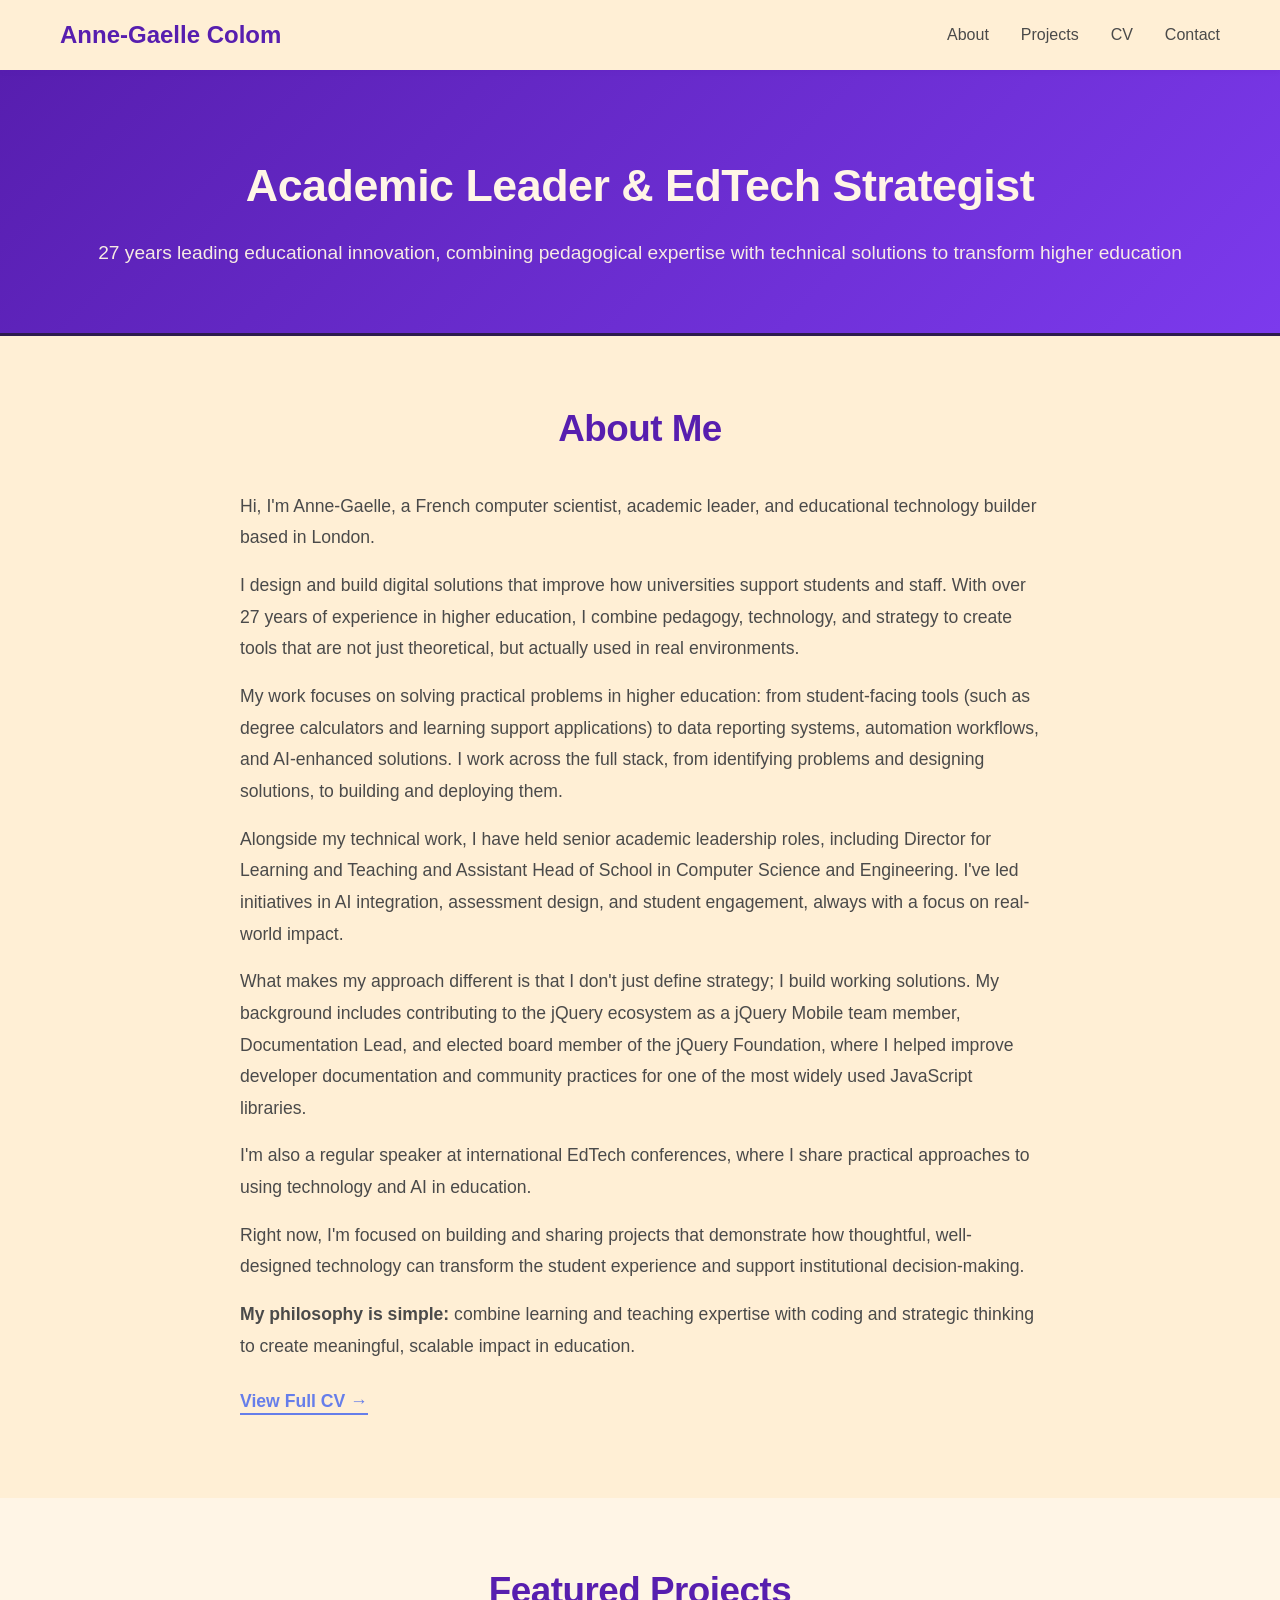
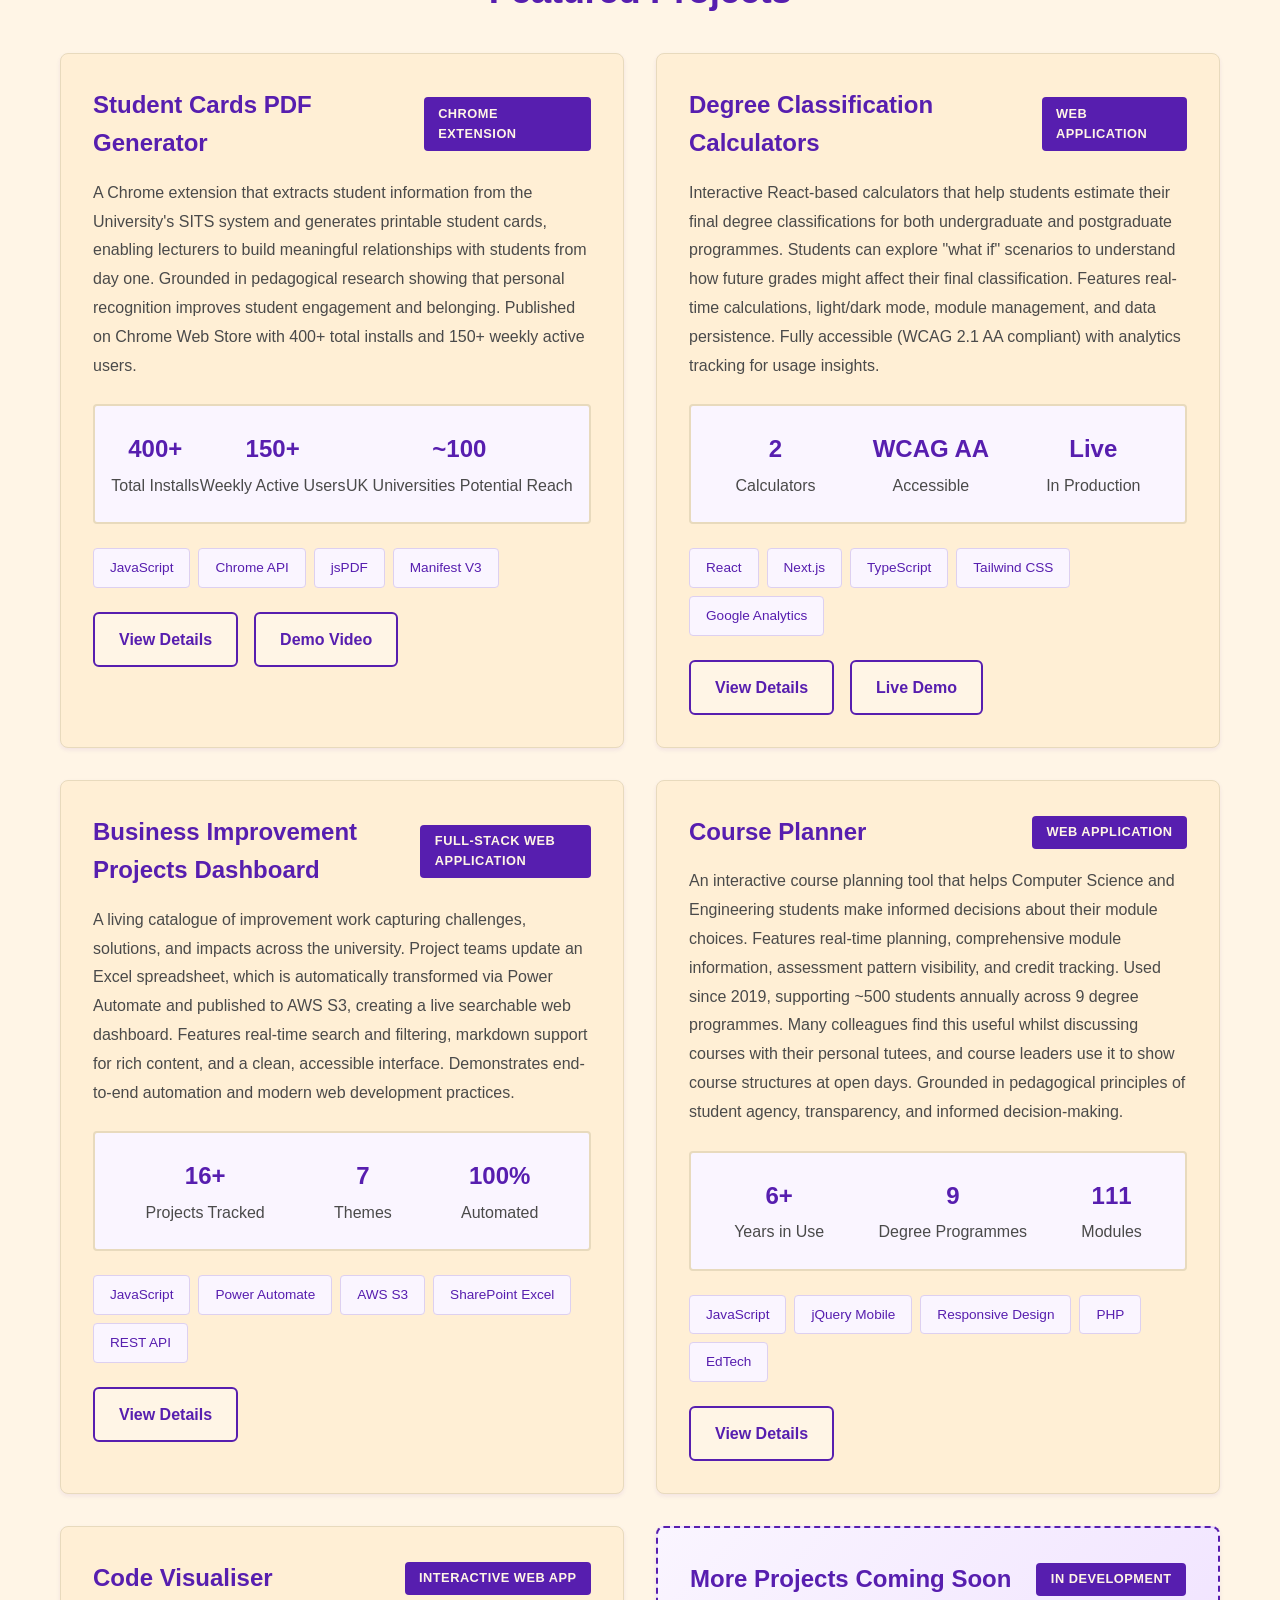
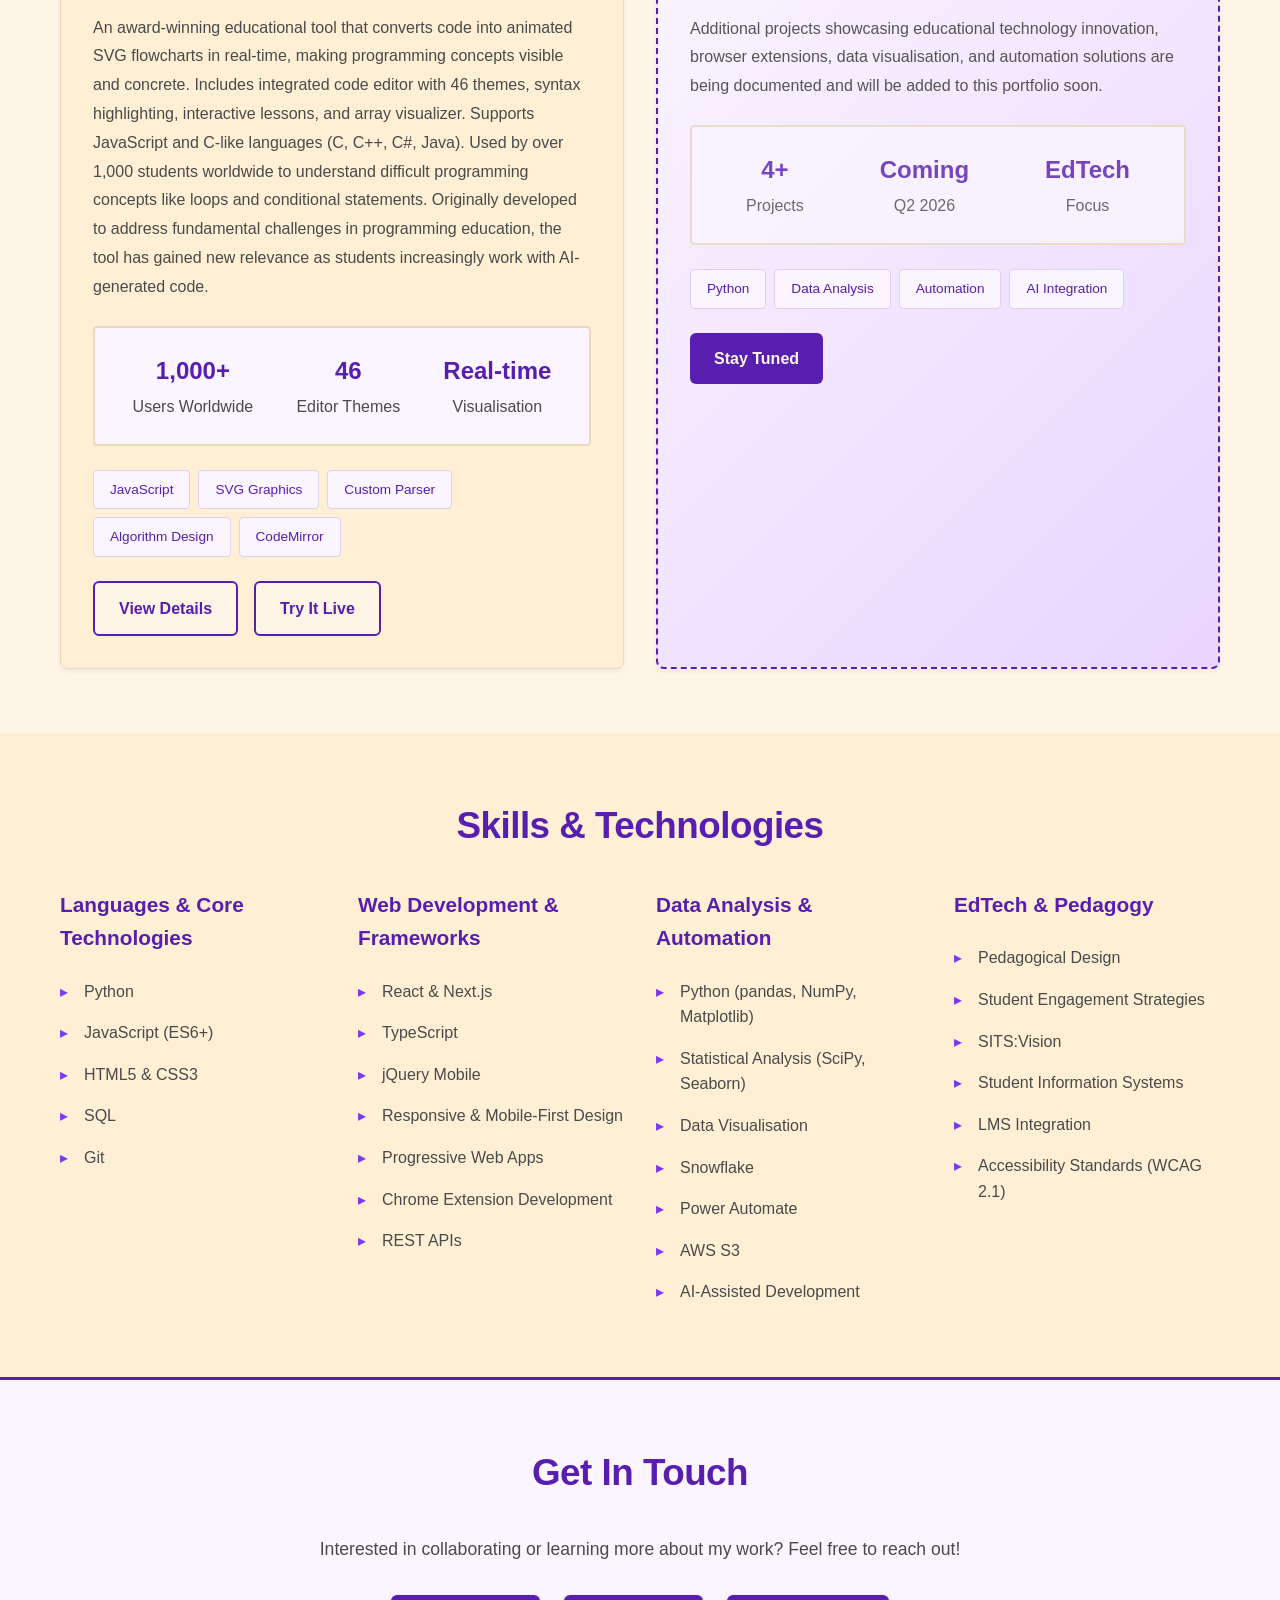
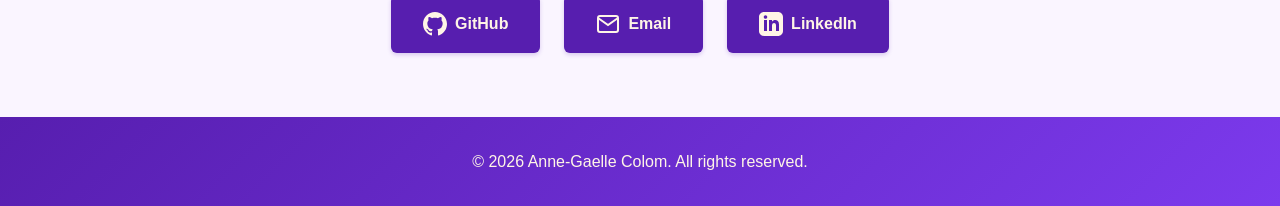
==== index.html @ 3cf202c1 "Update to warmer cream tones and fix blue in coming soon card - Change cream colors to warmer peachy" ====
<!DOCTYPE html>
<html lang="en">
<head>
    <meta charset="UTF-8">
    <meta name="viewport" content="width=device-width, initial-scale=1.0">
    <title>Anne-Gaelle Colom - Academic Leader & EdTech Strategist</title>
    <link rel="stylesheet" href="css/style.css">
</head>
<body>
    <header>
        <nav>
            <div class="container">
                <h1 class="logo">Anne-Gaelle Colom</h1>
                <ul class="nav-links">
                    <li><a href="#about">About</a></li>
                    <li><a href="#projects">Projects</a></li>
                    <li><a href="cv.html">CV</a></li>
                    <li><a href="#contact">Contact</a></li>
                </ul>
            </div>
        </nav>
    </header>

    <main>
        <section id="hero">
            <div class="container">
                <h2>Academic Leader & EdTech Strategist</h2>
                <p class="subtitle">27 years leading educational innovation, combining pedagogical expertise with technical solutions to transform higher education</p>
            </div>
        </section>

        <section id="about">
            <div class="container">
                <h2>About Me</h2>
                <p>Hi, I'm Anne-Gaelle, a French computer scientist, academic leader, and educational technology builder based in London.</p>
                <p>I design and build digital solutions that improve how universities support students and staff. With over 27 years of experience in higher education, I combine pedagogy, technology, and strategy to create tools that are not just theoretical, but actually used in real environments.</p>
                <p>My work focuses on solving practical problems in higher education: from student-facing tools (such as degree calculators and learning support applications) to data reporting systems, automation workflows, and AI-enhanced solutions. I work across the full stack, from identifying problems and designing solutions, to building and deploying them.</p>
                <p>Alongside my technical work, I have held senior academic leadership roles, including Director for Learning and Teaching and Assistant Head of School in Computer Science and Engineering. I've led initiatives in AI integration, assessment design, and student engagement, always with a focus on real-world impact.</p>
                <p>What makes my approach different is that I don't just define strategy; I build working solutions. My background includes contributing to the jQuery ecosystem as a jQuery Mobile team member, Documentation Lead, and elected board member of the jQuery Foundation, where I helped improve developer documentation and community practices for one of the most widely used JavaScript libraries.</p>
                <p>I'm also a regular speaker at international EdTech conferences, where I share practical approaches to using technology and AI in education.</p>
                <p>Right now, I'm focused on building and sharing projects that demonstrate how thoughtful, well-designed technology can transform the student experience and support institutional decision-making.</p>
                <p><strong>My philosophy is simple:</strong> combine learning and teaching expertise with coding and strategic thinking to create meaningful, scalable impact in education.</p>
                <p style="margin-top: 1.5rem;"><a href="cv.html" style="color: #667eea; font-weight: 600; text-decoration: none; border-bottom: 2px solid #667eea; padding-bottom: 2px;">View Full CV →</a></p>
            </div>
        </section>

        <section id="projects">
            <div class="container">
                <h2>Featured Projects</h2>
                <div class="projects-grid">

                    <article class="project-card">
                        <div class="project-header">
                            <h3>Student Cards PDF Generator</h3>
                            <span class="project-badge">Chrome Extension</span>
                        </div>
                        <p class="project-description">
                            A Chrome extension that extracts student information from the University's SITS system and generates printable student cards, enabling lecturers to build meaningful relationships with students from day one. Grounded in pedagogical research showing that personal recognition improves student engagement and belonging. Published on Chrome Web Store with 400+ total installs and 150+ weekly active users.
                        </p>
                        <div class="project-stats">
                            <span class="stat">
                                <strong>400+</strong> Total Installs
                            </span>
                            <span class="stat">
                                <strong>150+</strong> Weekly Active Users
                            </span>
                            <span class="stat">
                                <strong>~100</strong> UK Universities Potential Reach
                            </span>
                        </div>
                        <div class="project-tech">
                            <span class="tech-tag">JavaScript</span>
                            <span class="tech-tag">Chrome API</span>
                            <span class="tech-tag">jsPDF</span>
                            <span class="tech-tag">Manifest V3</span>
                        </div>
                        <div class="project-links">
                            <a href="projects/student-cards-extension.html" class="btn btn-secondary">View Details</a>
                            <a href="https://www.loom.com/share/42e5dd05bb654d3987ba4c251d180125" class="btn btn-secondary" target="_blank">Demo Video</a>
                        </div>
                    </article>

                    <article class="project-card">
                        <div class="project-header">
                            <h3>Degree Classification Calculators</h3>
                            <span class="project-badge">Web Application</span>
                        </div>
                        <p class="project-description">
                            Interactive React-based calculators that help students estimate their final degree classifications for both undergraduate and postgraduate programmes. Students can explore "what if" scenarios to understand how future grades might affect their final classification. Features real-time calculations, light/dark mode, module management, and data persistence. Fully accessible (WCAG 2.1 AA compliant) with analytics tracking for usage insights.
                        </p>
                        <div class="project-stats">
                            <span class="stat">
                                <strong>2</strong> Calculators
                            </span>
                            <span class="stat">
                                <strong>WCAG AA</strong> Accessible
                            </span>
                            <span class="stat">
                                <strong>Live</strong> In Production
                            </span>
                        </div>
                        <div class="project-tech">
                            <span class="tech-tag">React</span>
                            <span class="tech-tag">Next.js</span>
                            <span class="tech-tag">TypeScript</span>
                            <span class="tech-tag">Tailwind CSS</span>
                            <span class="tech-tag">Google Analytics</span>
                        </div>
                        <div class="project-links">
                            <a href="projects/degree-calculators.html" class="btn btn-secondary">View Details</a>
                            <a href="https://agcolom.github.io/westminster-degree-calc/" class="btn btn-secondary" target="_blank">Live Demo</a>
                        </div>
                    </article>

                    <article class="project-card">
                        <div class="project-header">
                            <h3>Business Improvement Projects Dashboard</h3>
                            <span class="project-badge">Full-Stack Web Application</span>
                        </div>
                        <p class="project-description">
                            A living catalogue of improvement work capturing challenges, solutions, and impacts across the university. Project teams update an Excel spreadsheet, which is automatically transformed via Power Automate and published to AWS S3, creating a live searchable web dashboard. Features real-time search and filtering, markdown support for rich content, and a clean, accessible interface. Demonstrates end-to-end automation and modern web development practices.
                        </p>
                        <div class="project-stats">
                            <span class="stat">
                                <strong>16+</strong> Projects Tracked
                            </span>
                            <span class="stat">
                                <strong>7</strong> Themes
                            </span>
                            <span class="stat">
                                <strong>100%</strong> Automated
                            </span>
                        </div>
                        <div class="project-tech">
                            <span class="tech-tag">JavaScript</span>
                            <span class="tech-tag">Power Automate</span>
                            <span class="tech-tag">AWS S3</span>
                            <span class="tech-tag">SharePoint Excel</span>
                            <span class="tech-tag">REST API</span>
                        </div>
                        <div class="project-links">
                            <a href="projects/business-improvement-dashboard.html" class="btn btn-secondary">View Details</a>
                        </div>
                    </article>

                    <article class="project-card">
                        <div class="project-header">
                            <h3>Course Planner</h3>
                            <span class="project-badge">Web Application</span>
                        </div>
                        <p class="project-description">
                            An interactive course planning tool that helps Computer Science and Engineering students make informed decisions about their module choices. Features real-time planning, comprehensive module information, assessment pattern visibility, and credit tracking. Used since 2019, supporting ~500 students annually across 9 degree programmes. Many colleagues find this useful whilst discussing courses with their personal tutees, and course leaders use it to show course structures at open days. Grounded in pedagogical principles of student agency, transparency, and informed decision-making.
                        </p>
                        <div class="project-stats">
                            <span class="stat">
                                <strong>6+</strong> Years in Use
                            </span>
                            <span class="stat">
                                <strong>9</strong> Degree Programmes
                            </span>
                            <span class="stat">
                                <strong>111</strong> Modules
                            </span>
                        </div>
                        <div class="project-tech">
                            <span class="tech-tag">JavaScript</span>
                            <span class="tech-tag">jQuery Mobile</span>
                            <span class="tech-tag">Responsive Design</span>
                            <span class="tech-tag">PHP</span>
                            <span class="tech-tag">EdTech</span>
                        </div>
                        <div class="project-links">
                            <a href="projects/module-fair-planning-tool.html" class="btn btn-secondary">View Details</a>
                        </div>
                    </article>

                    <article class="project-card">
                        <div class="project-header">
                            <h3>Code Visualiser</h3>
                            <span class="project-badge">Interactive Web App</span>
                        </div>
                        <p class="project-description">
                            An award-winning educational tool that converts code into animated SVG flowcharts in real-time, making programming concepts visible and concrete. Includes integrated code editor with 46 themes, syntax highlighting, interactive lessons, and array visualizer. Supports JavaScript and C-like languages (C, C++, C#, Java). Used by over 1,000 students worldwide to understand difficult programming concepts like loops and conditional statements. Originally developed to address fundamental challenges in programming education, the tool has gained new relevance as students increasingly work with AI-generated code.
                        </p>
                        <div class="project-stats">
                            <span class="stat">
                                <strong>1,000+</strong> Users Worldwide
                            </span>
                            <span class="stat">
                                <strong>46</strong> Editor Themes
                            </span>
                            <span class="stat">
                                <strong>Real-time</strong> Visualisation
                            </span>
                        </div>
                        <div class="project-tech">
                            <span class="tech-tag">JavaScript</span>
                            <span class="tech-tag">SVG Graphics</span>
                            <span class="tech-tag">Custom Parser</span>
                            <span class="tech-tag">Algorithm Design</span>
                            <span class="tech-tag">CodeMirror</span>
                        </div>
                        <div class="project-links">
                            <a href="projects/code-visualiser.html" class="btn btn-secondary">View Details</a>
                            <a href="https://agcolom.github.io/learntocode/" class="btn btn-secondary" target="_blank">Try It Live</a>
                        </div>
                    </article>

                    <article class="project-card" style="background: linear-gradient(135deg, #faf5ff 0%, #e9d5ff 100%); border: 2px dashed #571eaf;">
                        <div class="project-header">
                            <h3 style="color: #571eaf;">More Projects Coming Soon</h3>
                            <span class="project-badge" style="background: #571eaf;">In Development</span>
                        </div>
                        <p class="project-description" style="color: #555;">
                            Additional projects showcasing educational technology innovation, browser extensions, data visualisation, and automation solutions are being documented and will be added to this portfolio soon.
                        </p>
                        <div class="project-stats" style="opacity: 0.8;">
                            <span class="stat">
                                <strong>4+</strong> Projects
                            </span>
                            <span class="stat">
                                <strong>Coming</strong> Q2 2026
                            </span>
                            <span class="stat">
                                <strong>EdTech</strong> Focus
                            </span>
                        </div>
                        <div class="project-tech">
                            <span class="tech-tag">Python</span>
                            <span class="tech-tag">Data Analysis</span>
                            <span class="tech-tag">Automation</span>
                            <span class="tech-tag">AI Integration</span>
                        </div>
                        <div class="project-links">
                            <a href="#contact" class="btn btn-primary">Stay Tuned</a>
                        </div>
                    </article>

                </div>
            </div>
        </section>

        <section id="skills">
            <div class="container">
                <h2>Skills & Technologies</h2>
                <div class="skills-grid">
                    <div class="skill-category">
                        <h3>Languages & Core Technologies</h3>
                        <ul>
                            <li>Python</li>
                            <li>JavaScript (ES6+)</li>
                            <li>HTML5 & CSS3</li>
                            <li>SQL</li>
                            <li>Git</li>
                        </ul>
                    </div>
                    <div class="skill-category">
                        <h3>Web Development & Frameworks</h3>
                        <ul>
                            <li>React & Next.js</li>
                            <li>TypeScript</li>
                            <li>jQuery Mobile</li>
                            <li>Responsive & Mobile-First Design</li>
                            <li>Progressive Web Apps</li>
                            <li>Chrome Extension Development</li>
                            <li>REST APIs</li>
                        </ul>
                    </div>
                    <div class="skill-category">
                        <h3>Data Analysis & Automation</h3>
                        <ul>
                            <li>Python (pandas, NumPy, Matplotlib)</li>
                            <li>Statistical Analysis (SciPy, Seaborn)</li>
                            <li>Data Visualisation</li>
                            <li>Snowflake</li>
                            <li>Power Automate</li>
                            <li>AWS S3</li>
                            <li>AI-Assisted Development</li>
                        </ul>
                    </div>
                    <div class="skill-category">
                        <h3>EdTech & Pedagogy</h3>
                        <ul>
                            <li>Pedagogical Design</li>
                            <li>Student Engagement Strategies</li>
                            <li>SITS:Vision</li>
                            <li>Student Information Systems</li>
                            <li>LMS Integration</li>
                            <li>Accessibility Standards (WCAG 2.1)</li>
                        </ul>
                    </div>
                </div>
            </div>
        </section>

        <section id="contact">
            <div class="container">
                <h2>Get In Touch</h2>
                <p>Interested in collaborating or learning more about my work? Feel free to reach out!</p>
                <div class="contact-links">
                    <a href="https://github.com/agcolom" class="contact-btn" target="_blank">
                        <svg width="24" height="24" viewBox="0 0 24 24" fill="currentColor">
                            <path d="M12 0c-6.626 0-12 5.373-12 12 0 5.302 3.438 9.8 8.207 11.387.599.111.793-.261.793-.577v-2.234c-3.338.726-4.033-1.416-4.033-1.416-.546-1.387-1.333-1.756-1.333-1.756-1.089-.745.083-.729.083-.729 1.205.084 1.839 1.237 1.839 1.237 1.07 1.834 2.807 1.304 3.492.997.107-.775.418-1.305.762-1.604-2.665-.305-5.467-1.334-5.467-5.931 0-1.311.469-2.381 1.236-3.221-.124-.303-.535-1.524.117-3.176 0 0 1.008-.322 3.301 1.23.957-.266 1.983-.399 3.003-.404 1.02.005 2.047.138 3.006.404 2.291-1.552 3.297-1.23 3.297-1.23.653 1.653.242 2.874.118 3.176.77.84 1.235 1.911 1.235 3.221 0 4.609-2.807 5.624-5.479 5.921.43.372.823 1.102.823 2.222v3.293c0 .319.192.694.801.576 4.765-1.589 8.199-6.086 8.199-11.386 0-6.627-5.373-12-12-12z"/>
                        </svg>
                        GitHub
                    </a>
                    <a href="mailto:coloma@westminster.ac.uk" class="contact-btn">
                        <svg width="24" height="24" viewBox="0 0 24 24" fill="none" stroke="currentColor" stroke-width="2">
                            <path d="M4 4h16c1.1 0 2 .9 2 2v12c0 1.1-.9 2-2 2H4c-1.1 0-2-.9-2-2V6c0-1.1.9-2 2-2z"></path>
                            <polyline points="22,6 12,13 2,6"></polyline>
                        </svg>
                        Email
                    </a>
                    <a href="https://www.linkedin.com/in/annegaellecolom/" class="contact-btn" target="_blank">
                        <svg width="24" height="24" viewBox="0 0 24 24" fill="currentColor">
                            <path d="M19 0h-14c-2.761 0-5 2.239-5 5v14c0 2.761 2.239 5 5 5h14c2.762 0 5-2.239 5-5v-14c0-2.761-2.238-5-5-5zm-11 19h-3v-11h3v11zm-1.5-12.268c-.966 0-1.75-.79-1.75-1.764s.784-1.764 1.75-1.764 1.75.79 1.75 1.764-.783 1.764-1.75 1.764zm13.5 12.268h-3v-5.604c0-3.368-4-3.113-4 0v5.604h-3v-11h3v1.765c1.396-2.586 7-2.777 7 2.476v6.759z"/>
                        </svg>
                        LinkedIn
                    </a>
                </div>
            </div>
        </section>
    </main>

    <footer>
        <div class="container">
            <p>&copy; 2026 Anne-Gaelle Colom. All rights reserved.</p>
        </div>
    </footer>
</body>
</html>
---- css/style.css ----
/* Reset & Base Styles */
* {
    margin: 0;
    padding: 0;
    box-sizing: border-box;
}

body {
    font-family: -apple-system, BlinkMacSystemFont, 'Segoe UI', Roboto, 'Helvetica Neue', Arial, sans-serif;
    line-height: 1.6;
    color: #4A4A4A;
    background-color: #FFF5E6;
}

.container {
    max-width: 1200px;
    margin: 0 auto;
    padding: 0 20px;
}

/* Header & Navigation */
header {
    background-color: #FFEFD5;
    box-shadow: 0 2px 4px rgba(87,30,175,0.1);
    position: sticky;
    top: 0;
    z-index: 1000;
}

nav .container {
    display: flex;
    justify-content: space-between;
    align-items: center;
    padding: 1rem 20px;
}

.logo {
    font-size: 1.5rem;
    font-weight: 700;
    color: #571eaf;
}

.nav-links {
    display: flex;
    list-style: none;
    gap: 2rem;
}

.nav-links a {
    text-decoration: none;
    color: #4A4A4A;
    font-weight: 500;
    transition: color 0.3s;
}

.nav-links a:hover {
    color: #571eaf;
}

/* Hero Section */
#hero {
    background: linear-gradient(135deg, #571eaf 0%, #7c3aed 100%);
    color: #FFF5E6;
    padding: 5rem 0 4rem 0;
    text-align: center;
    border-bottom: 3px solid #2D1B4E;
}

#hero h2 {
    font-size: 2.8rem;
    margin-bottom: 1rem;
    font-weight: 600;
    letter-spacing: -0.5px;
    color: #FFF5E6;
}

.subtitle {
    font-size: 1.2rem;
    opacity: 0.95;
    font-weight: 400;
    color: #FFF5E6;
}

/* Sections */
section {
    padding: 4rem 0;
}

section h2 {
    font-size: 2.3rem;
    margin-bottom: 2rem;
    color: #571eaf;
    text-align: center;
    font-weight: 600;
    letter-spacing: -0.5px;
}

#about {
    background-color: #FFEFD5;
}

#about p {
    font-size: 1.1rem;
    line-height: 1.8;
    margin-bottom: 1rem;
    max-width: 800px;
    margin-left: auto;
    margin-right: auto;
    color: #4A4A4A;
}

#projects {
    background-color: #FFF5E6;
}

/* Projects Grid */
.projects-grid {
    display: grid;
    grid-template-columns: repeat(2, 1fr);
    gap: 2rem;
    margin-top: 2rem;
}

.project-card {
    background: #FFEFD5;
    border-radius: 8px;
    padding: 2rem;
    box-shadow: 0 2px 4px rgba(87,30,175,0.08);
    transition: box-shadow 0.3s;
    border: 1px solid #E8DABD;
}

.project-card:hover {
    box-shadow: 0 4px 12px rgba(87,30,175,0.15);
}

.project-card.coming-soon {
    opacity: 0.7;
    border: 2px dashed #c4b5e0;
}

.project-header {
    display: flex;
    justify-content: space-between;
    align-items: center;
    margin-bottom: 1rem;
}

.project-header h3 {
    font-size: 1.5rem;
    color: #571eaf;
}

.project-badge {
    background: #571eaf;
    color: #FFF5E6;
    padding: 0.4rem 0.9rem;
    border-radius: 4px;
    font-size: 0.8rem;
    font-weight: 600;
    text-transform: uppercase;
    letter-spacing: 0.5px;
}

.project-description {
    color: #4A4A4A;
    margin-bottom: 1.5rem;
    line-height: 1.8;
}

.project-stats {
    display: flex;
    justify-content: space-around;
    margin: 1.5rem 0;
    padding: 1.5rem 1rem;
    background: #faf5ff;
    border-radius: 4px;
    border: 2px solid #E8DABD;
}

.stat {
    text-align: center;
}

.stat strong {
    display: block;
    font-size: 1.5rem;
    color: #571eaf;
    margin-bottom: 0.25rem;
}

.project-tech {
    display: flex;
    flex-wrap: wrap;
    gap: 0.5rem;
    margin: 1.5rem 0;
}

.tech-tag {
    background: #faf5ff;
    color: #571eaf;
    padding: 0.5rem 1rem;
    border-radius: 4px;
    font-size: 0.85rem;
    font-weight: 500;
    border: 1px solid #ddd0f0;
}

.project-links {
    display: flex;
    gap: 1rem;
    margin-top: 1.5rem;
}

/* Buttons */
.btn {
    display: inline-block;
    padding: 0.8rem 1.5rem;
    border-radius: 6px;
    text-decoration: none;
    font-weight: 600;
    transition: all 0.3s;
    text-align: center;
}

.btn-primary {
    background: #571eaf;
    color: #FFF5E6;
}

.btn-primary:hover {
    background: #7c3aed;
}

.btn-secondary {
    background: #FFF5E6;
    color: #571eaf;
    border: 2px solid #571eaf;
}

.btn-secondary:hover {
    background: #571eaf;
    color: #FFF5E6;
    border-color: #571eaf;
}

/* Skills Section */
#skills {
    background: #FFEFD5;
}

.skills-grid {
    display: grid;
    grid-template-columns: repeat(auto-fit, minmax(250px, 1fr));
    gap: 2rem;
    margin-top: 2rem;
}

.skill-category h3 {
    color: #571eaf;
    margin-bottom: 1rem;
    font-size: 1.3rem;
}

.skill-category ul {
    list-style: none;
}

.skill-category li {
    padding: 0.5rem 0;
    color: #4A4A4A;
    position: relative;
    padding-left: 1.5rem;
}

.skill-category li:before {
    content: "▸";
    position: absolute;
    left: 0;
    color: #7c3aed;
}

/* Contact Section */
#contact {
    background: #faf5ff;
    color: #4A4A4A;
    text-align: center;
    border-top: 3px solid #571eaf;
}

#contact h2 {
    color: #571eaf;
}

#contact p {
    font-size: 1.1rem;
    margin-bottom: 2rem;
    color: #4A4A4A;
}

.contact-links {
    display: flex;
    justify-content: center;
    gap: 1.5rem;
    flex-wrap: wrap;
}

.contact-btn {
    display: flex;
    align-items: center;
    gap: 0.5rem;
    background: #571eaf;
    color: #FFF5E6;
    padding: 1rem 2rem;
    border-radius: 6px;
    text-decoration: none;
    font-weight: 600;
    transition: background 0.3s, box-shadow 0.3s;
    box-shadow: 0 2px 4px rgba(87,30,175,0.2);
}

.contact-btn:hover {
    background: #7c3aed;
    box-shadow: 0 4px 8px rgba(87,30,175,0.3);
}

/* Footer */
footer {
    background: linear-gradient(135deg, #571eaf 0%, #7c3aed 100%);
    color: #FFF5E6;
    text-align: center;
    padding: 2rem 0;
}

/* Responsive Design */
@media (max-width: 768px) {
    #hero h2 {
        font-size: 2rem;
    }

    .subtitle {
        font-size: 1.1rem;
    }

    .nav-links {
        gap: 1rem;
    }

    .projects-grid {
        grid-template-columns: 1fr;
    }

    .project-stats {
        flex-direction: column;
        gap: 1rem;
    }

    .project-links {
        flex-direction: column;
    }

    .skills-grid {
        grid-template-columns: 1fr;
    }
}

@media (max-width: 480px) {
    nav .container {
        flex-direction: column;
        gap: 1rem;
    }

    .nav-links {
        flex-wrap: wrap;
        justify-content: center;
    }
}
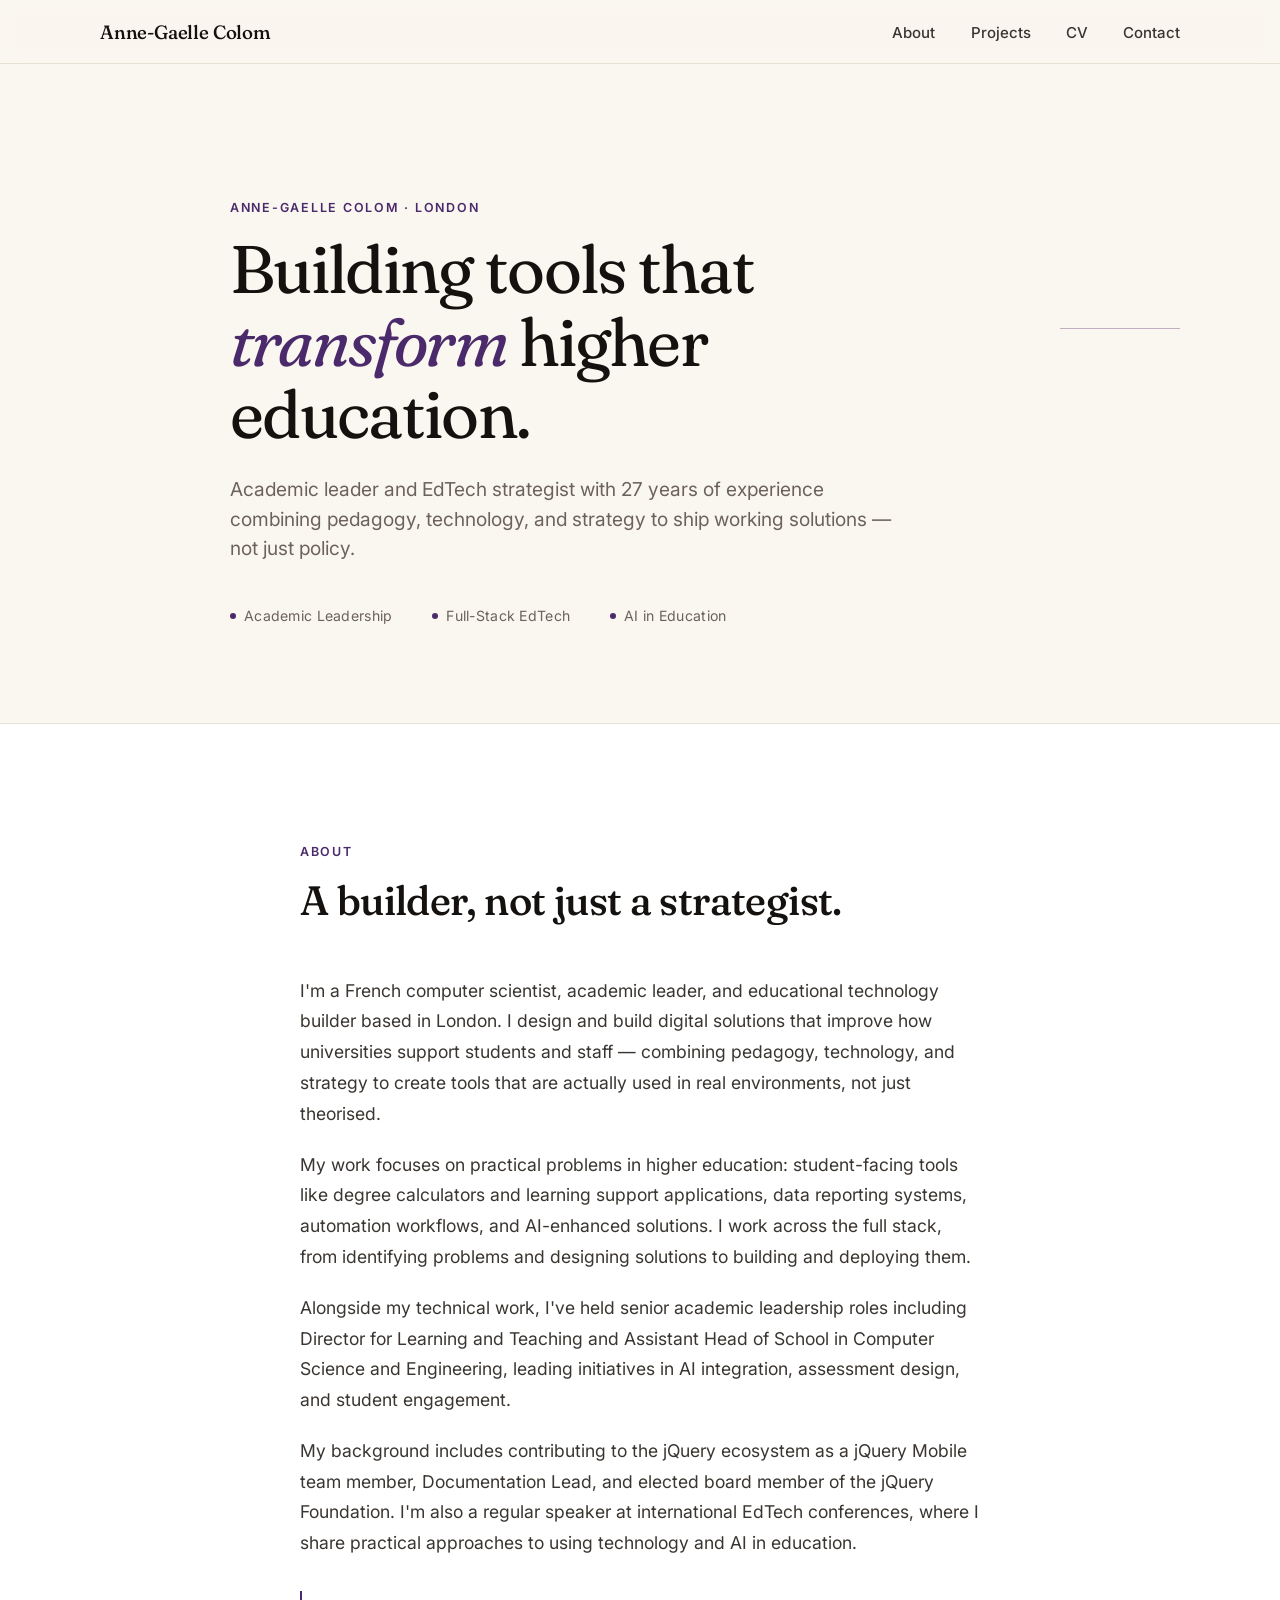
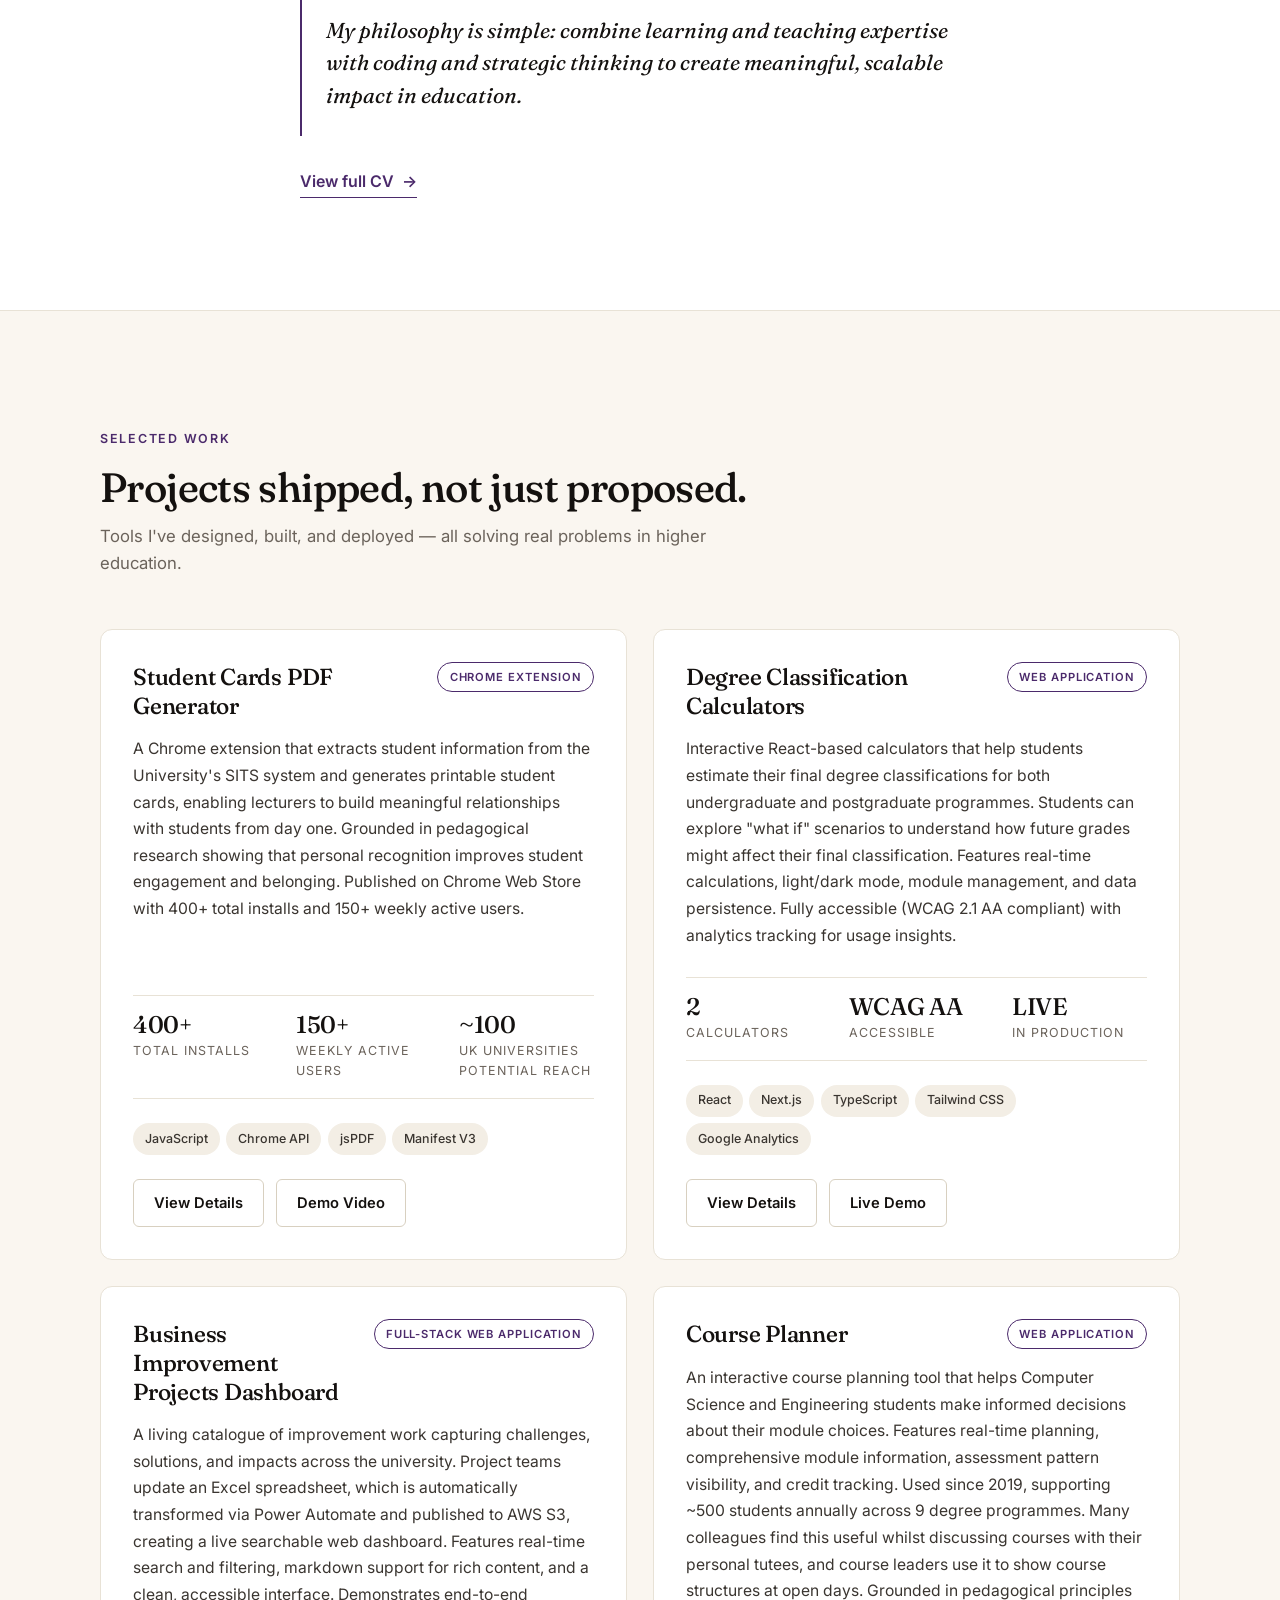
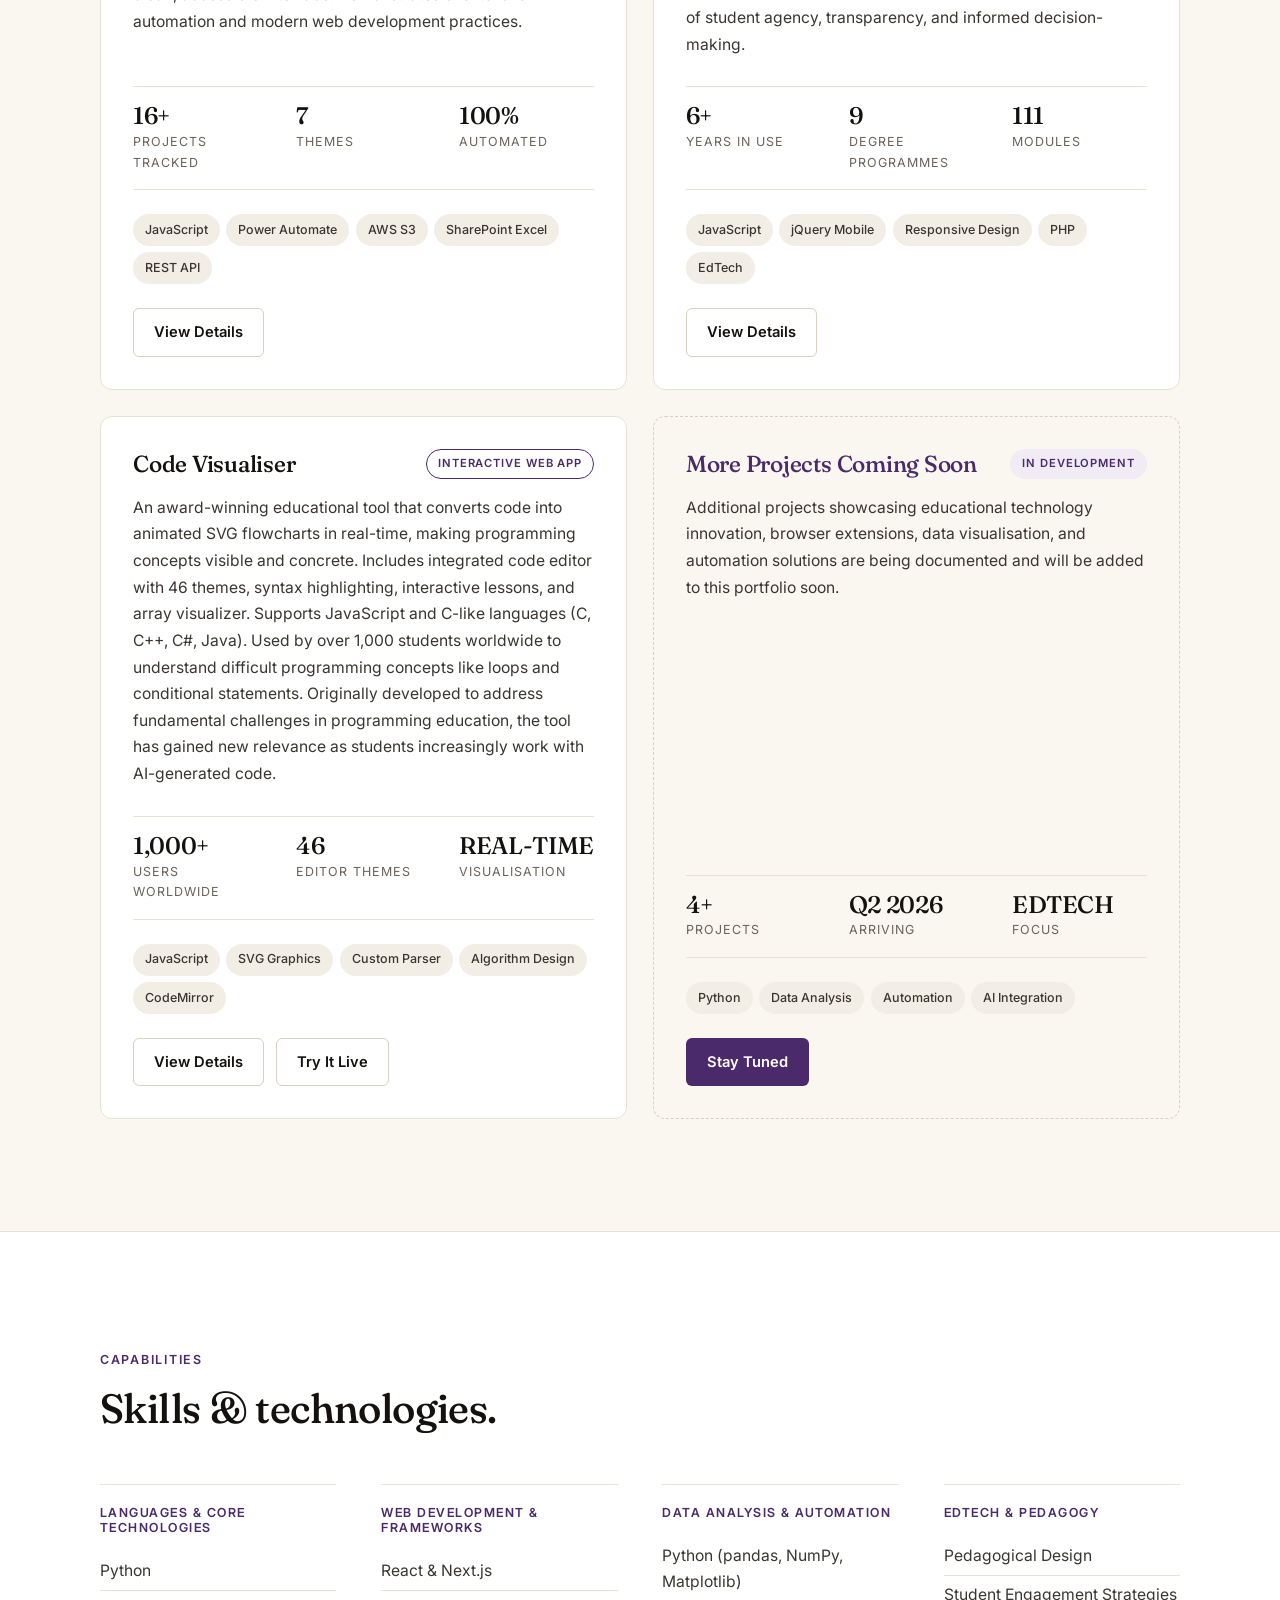
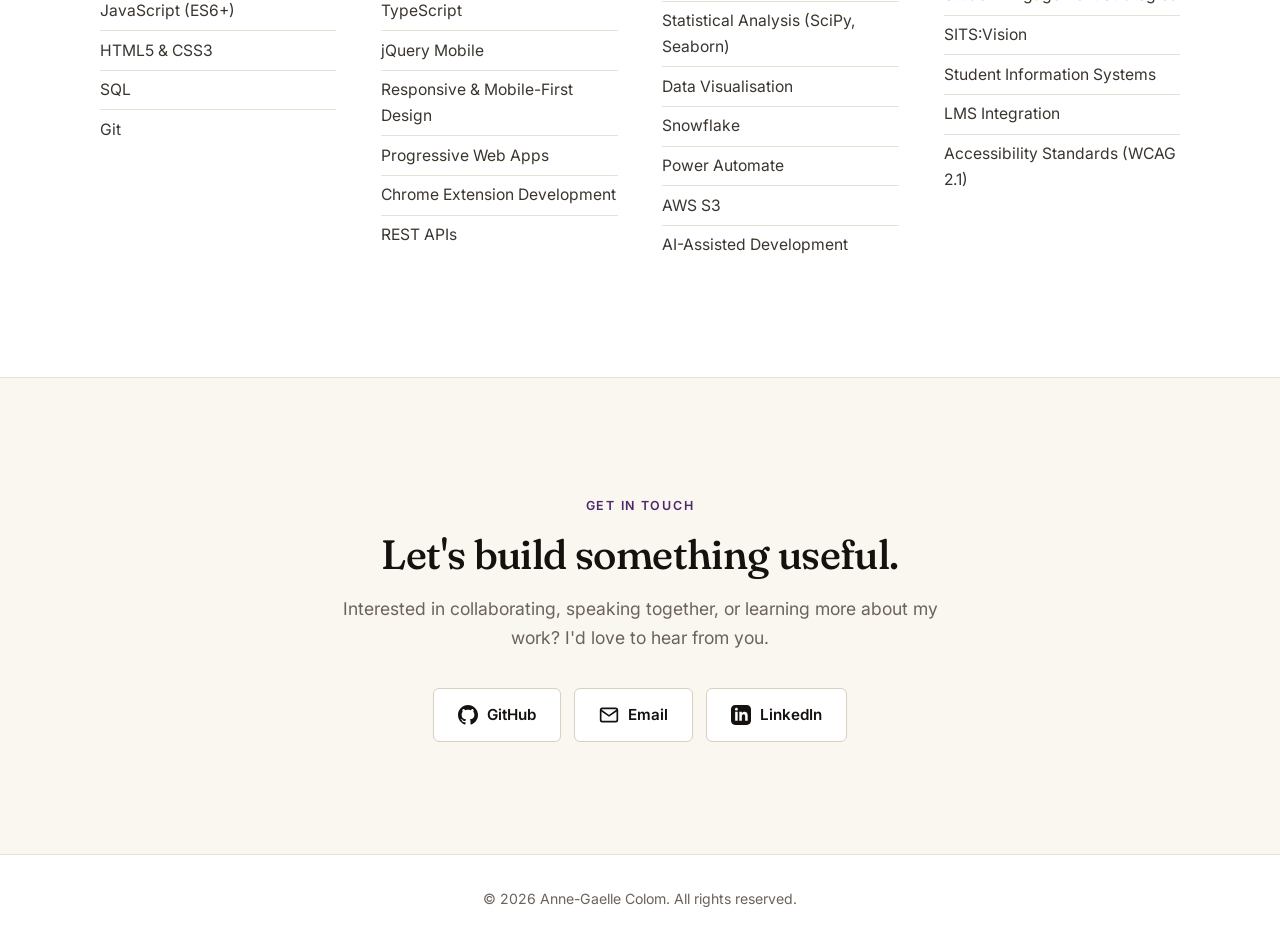
==== commit d3a8a33c: "Redesign portfolio with editorial plum-and-ivory theme. Refresh layout, typography, and copy across " ====
--- a/index.html
+++ b/index.html
@@ -3,7 +3,11 @@
 <head>
     <meta charset="UTF-8">
     <meta name="viewport" content="width=device-width, initial-scale=1.0">
-    <title>Anne-Gaelle Colom - Academic Leader & EdTech Strategist</title>
+    <title>Anne-Gaelle Colom — Academic Leader & EdTech Strategist</title>
+    <meta name="description" content="Academic leader and EdTech strategist with 27 years of experience transforming higher education through pedagogy, technology, and strategy.">
+    <link rel="preconnect" href="https://fonts.googleapis.com">
+    <link rel="preconnect" href="https://fonts.gstatic.com" crossorigin>
+    <link rel="stylesheet" href="https://fonts.googleapis.com/css2?family=Fraunces:ital,opsz,wght@0,9..144,400;0,9..144,500;0,9..144,600;1,9..144,400;1,9..144,500&family=Inter:wght@400;500;600;700&display=swap">
     <link rel="stylesheet" href="css/style.css">
 </head>
 <body>
@@ -24,29 +28,39 @@
     <main>
         <section id="hero">
             <div class="container">
-                <h2>Academic Leader & EdTech Strategist</h2>
-                <p class="subtitle">27 years leading educational innovation, combining pedagogical expertise with technical solutions to transform higher education</p>
+                <span class="eyebrow">Anne-Gaelle Colom · London</span>
+                <h2>Building tools that <em>transform</em> higher education.</h2>
+                <p class="subtitle">Academic leader and EdTech strategist with 27 years of experience combining pedagogy, technology, and strategy to ship working solutions — not just policy.</p>
+                <div class="hero-meta">
+                    <span>Academic Leadership</span>
+                    <span>Full-Stack EdTech</span>
+                    <span>AI in Education</span>
+                </div>
             </div>
         </section>
 
         <section id="about">
             <div class="container">
-                <h2>About Me</h2>
-                <p>Hi, I'm Anne-Gaelle, a French computer scientist, academic leader, and educational technology builder based in London.</p>
-                <p>I design and build digital solutions that improve how universities support students and staff. With over 27 years of experience in higher education, I combine pedagogy, technology, and strategy to create tools that are not just theoretical, but actually used in real environments.</p>
-                <p>My work focuses on solving practical problems in higher education: from student-facing tools (such as degree calculators and learning support applications) to data reporting systems, automation workflows, and AI-enhanced solutions. I work across the full stack, from identifying problems and designing solutions, to building and deploying them.</p>
-                <p>Alongside my technical work, I have held senior academic leadership roles, including Director for Learning and Teaching and Assistant Head of School in Computer Science and Engineering. I've led initiatives in AI integration, assessment design, and student engagement, always with a focus on real-world impact.</p>
-                <p>What makes my approach different is that I don't just define strategy; I build working solutions. My background includes contributing to the jQuery ecosystem as a jQuery Mobile team member, Documentation Lead, and elected board member of the jQuery Foundation, where I helped improve developer documentation and community practices for one of the most widely used JavaScript libraries.</p>
-                <p>I'm also a regular speaker at international EdTech conferences, where I share practical approaches to using technology and AI in education.</p>
-                <p>Right now, I'm focused on building and sharing projects that demonstrate how thoughtful, well-designed technology can transform the student experience and support institutional decision-making.</p>
-                <p><strong>My philosophy is simple:</strong> combine learning and teaching expertise with coding and strategic thinking to create meaningful, scalable impact in education.</p>
-                <p style="margin-top: 1.5rem;"><a href="cv.html" style="color: #667eea; font-weight: 600; text-decoration: none; border-bottom: 2px solid #667eea; padding-bottom: 2px;">View Full CV →</a></p>
+                <div class="section-head">
+                    <span class="eyebrow">About</span>
+                    <h2>A builder, not just a strategist.</h2>
+                </div>
+                <p>I'm a French computer scientist, academic leader, and educational technology builder based in London. I design and build digital solutions that improve how universities support students and staff — combining pedagogy, technology, and strategy to create tools that are actually used in real environments, not just theorised.</p>
+                <p>My work focuses on practical problems in higher education: student-facing tools like degree calculators and learning support applications, data reporting systems, automation workflows, and AI-enhanced solutions. I work across the full stack, from identifying problems and designing solutions to building and deploying them.</p>
+                <p>Alongside my technical work, I've held senior academic leadership roles including Director for Learning and Teaching and Assistant Head of School in Computer Science and Engineering, leading initiatives in AI integration, assessment design, and student engagement.</p>
+                <p>My background includes contributing to the jQuery ecosystem as a jQuery Mobile team member, Documentation Lead, and elected board member of the jQuery Foundation. I'm also a regular speaker at international EdTech conferences, where I share practical approaches to using technology and AI in education.</p>
+                <blockquote class="philosophy">My philosophy is simple: combine learning and teaching expertise with coding and strategic thinking to create meaningful, scalable impact in education.</blockquote>
+                <a href="cv.html" class="cv-link">View full CV <span aria-hidden="true">→</span></a>
             </div>
         </section>
 
         <section id="projects">
             <div class="container">
-                <h2>Featured Projects</h2>
+                <div class="section-head">
+                    <span class="eyebrow">Selected Work</span>
+                    <h2>Projects shipped, not just proposed.</h2>
+                    <p>Tools I've designed, built, and deployed — all solving real problems in higher education.</p>
+                </div>
                 <div class="projects-grid">
 
                     <article class="project-card">
@@ -206,20 +220,20 @@
                         </div>
                     </article>
 
-                    <article class="project-card" style="background: linear-gradient(135deg, #faf5ff 0%, #e9d5ff 100%); border: 2px dashed #571eaf;">
-                        <div class="project-header">
-                            <h3 style="color: #571eaf;">More Projects Coming Soon</h3>
-                            <span class="project-badge" style="background: #571eaf;">In Development</span>
-                        </div>
-                        <p class="project-description" style="color: #555;">
+                    <article class="project-card coming-soon">
+                        <div class="project-header">
+                            <h3>More Projects Coming Soon</h3>
+                            <span class="project-badge">In Development</span>
+                        </div>
+                        <p class="project-description">
                             Additional projects showcasing educational technology innovation, browser extensions, data visualisation, and automation solutions are being documented and will be added to this portfolio soon.
                         </p>
-                        <div class="project-stats" style="opacity: 0.8;">
+                        <div class="project-stats">
                             <span class="stat">
                                 <strong>4+</strong> Projects
                             </span>
                             <span class="stat">
-                                <strong>Coming</strong> Q2 2026
+                                <strong>Q2 2026</strong> Arriving
                             </span>
                             <span class="stat">
                                 <strong>EdTech</strong> Focus
@@ -242,7 +256,10 @@
 
         <section id="skills">
             <div class="container">
-                <h2>Skills & Technologies</h2>
+                <div class="section-head">
+                    <span class="eyebrow">Capabilities</span>
+                    <h2>Skills & technologies.</h2>
+                </div>
                 <div class="skills-grid">
                     <div class="skill-category">
                         <h3>Languages & Core Technologies</h3>
@@ -295,8 +312,9 @@
 
         <section id="contact">
             <div class="container">
-                <h2>Get In Touch</h2>
-                <p>Interested in collaborating or learning more about my work? Feel free to reach out!</p>
+                <span class="eyebrow">Get in touch</span>
+                <h2 style="margin-bottom: 1rem;">Let's build something useful.</h2>
+                <p>Interested in collaborating, speaking together, or learning more about my work? I'd love to hear from you.</p>
                 <div class="contact-links">
                     <a href="https://github.com/agcolom" class="contact-btn" target="_blank">
                         <svg width="24" height="24" viewBox="0 0 24 24" fill="currentColor">
--- a/css/style.css
+++ b/css/style.css
@@ -1,377 +1,559 @@
-/* Reset & Base Styles */
-* {
-    margin: 0;
-    padding: 0;
-    box-sizing: border-box;
-}
+/* =========================================================================
+   Anne-Gaelle Colom — Portfolio
+   Redesign: editorial / academic. Warm neutrals + single plum accent.
+   ========================================================================= */
+
+/* ---------- Design Tokens ---------- */
+:root {
+    /* Neutrals */
+    --bg:           #FAF6F0;   /* warm ivory page */
+    --surface:      #FFFFFF;   /* cards / nav */
+    --surface-alt:  #F3EEE5;   /* subtle alt band */
+    --border:       #E8E2D6;   /* hairline */
+    --border-strong:#D8D0C0;
+
+    /* Ink */
+    --ink:          #14110F;   /* near-black body */
+    --ink-soft:     #3A3530;   /* strong body */
+    --ink-muted:    #6B635B;   /* captions, meta */
+
+    /* Accent — refined plum, preserves brand */
+    --accent:       #4B2A6B;
+    --accent-hover: #6B3FA0;
+    --accent-tint:  #F1EBF6;   /* soft plum wash */
+
+    /* Type */
+    --font-display: "Fraunces", "Iowan Old Style", "Apple Garamond",
+                    "Palatino", "Georgia", serif;
+    --font-sans:    "Inter", -apple-system, BlinkMacSystemFont, "Segoe UI",
+                    Roboto, "Helvetica Neue", Arial, sans-serif;
+
+    /* Rhythm */
+    --radius:   6px;
+    --radius-lg:12px;
+    --shadow-sm: 0 1px 2px rgba(20, 17, 15, 0.04);
+    --shadow-md: 0 8px 24px -12px rgba(20, 17, 15, 0.14);
+
+    --container: 1160px;
+    --gutter:   clamp(20px, 4vw, 40px);
+}
+
+/* ---------- Reset ---------- */
+*,
+*::before,
+*::after { box-sizing: border-box; margin: 0; padding: 0; }
+
+html { scroll-behavior: smooth; }
+
+img, svg { display: block; max-width: 100%; height: auto; }
 
 body {
-    font-family: -apple-system, BlinkMacSystemFont, 'Segoe UI', Roboto, 'Helvetica Neue', Arial, sans-serif;
-    line-height: 1.6;
-    color: #4A4A4A;
-    background-color: #FFF5E6;
-}
+    font-family: var(--font-sans);
+    font-size: 17px;
+    line-height: 1.65;
+    color: var(--ink-soft);
+    background: var(--bg);
+    -webkit-font-smoothing: antialiased;
+    -moz-osx-font-smoothing: grayscale;
+    text-rendering: optimizeLegibility;
+}
+
+a { color: var(--accent); text-decoration: none; }
+a:hover { color: var(--accent-hover); }
 
 .container {
-    max-width: 1200px;
+    max-width: var(--container);
     margin: 0 auto;
-    padding: 0 20px;
-}
-
-/* Header & Navigation */
+    padding: 0 var(--gutter);
+}
+
+/* ---------- Typography ---------- */
+h1, h2, h3, h4 {
+    font-family: var(--font-display);
+    font-weight: 500;
+    font-variation-settings: "SOFT" 50, "opsz" 48;
+    color: var(--ink);
+    letter-spacing: -0.015em;
+    line-height: 1.15;
+}
+
+h2 { font-size: clamp(1.9rem, 3.2vw, 2.6rem); }
+h3 { font-size: 1.35rem; line-height: 1.25; }
+
+.eyebrow {
+    font-family: var(--font-sans);
+    font-size: 0.78rem;
+    font-weight: 600;
+    letter-spacing: 0.14em;
+    text-transform: uppercase;
+    color: var(--accent);
+    display: inline-block;
+    margin-bottom: 0.9rem;
+}
+
+/* ---------- Header / Nav ---------- */
 header {
-    background-color: #FFEFD5;
-    box-shadow: 0 2px 4px rgba(87,30,175,0.1);
+    background: rgba(250, 246, 240, 0.85);
+    backdrop-filter: saturate(160%) blur(10px);
+    -webkit-backdrop-filter: saturate(160%) blur(10px);
+    border-bottom: 1px solid var(--border);
     position: sticky;
     top: 0;
-    z-index: 1000;
+    z-index: 100;
 }
 
 nav .container {
     display: flex;
     justify-content: space-between;
     align-items: center;
-    padding: 1rem 20px;
+    padding: 1.1rem var(--gutter);
 }
 
 .logo {
-    font-size: 1.5rem;
-    font-weight: 700;
-    color: #571eaf;
+    font-family: var(--font-display);
+    font-size: 1.2rem;
+    font-weight: 500;
+    color: var(--ink);
+    letter-spacing: -0.01em;
 }
 
 .nav-links {
     display: flex;
     list-style: none;
-    gap: 2rem;
+    gap: 2.2rem;
 }
 
 .nav-links a {
-    text-decoration: none;
-    color: #4A4A4A;
+    color: var(--ink-soft);
+    font-size: 0.94rem;
     font-weight: 500;
-    transition: color 0.3s;
-}
-
-.nav-links a:hover {
-    color: #571eaf;
-}
-
-/* Hero Section */
+    position: relative;
+    padding: 0.25rem 0;
+}
+
+.nav-links a::after {
+    content: "";
+    position: absolute;
+    left: 0; right: 0; bottom: -2px;
+    height: 1px;
+    background: var(--accent);
+    transform: scaleX(0);
+    transform-origin: left;
+    transition: transform 200ms ease;
+}
+
+.nav-links a:hover { color: var(--accent); }
+.nav-links a:hover::after { transform: scaleX(1); }
+
+/* ---------- Sections ---------- */
+section { padding: clamp(4rem, 9vw, 7rem) 0; }
+
+/* ---------- Hero ---------- */
 #hero {
-    background: linear-gradient(135deg, #571eaf 0%, #7c3aed 100%);
-    color: #FFF5E6;
-    padding: 5rem 0 4rem 0;
-    text-align: center;
-    border-bottom: 3px solid #2D1B4E;
+    background: var(--bg);
+    padding-top: clamp(5rem, 10vw, 8rem);
+    padding-bottom: clamp(4rem, 8vw, 6rem);
+    text-align: left;
+    position: relative;
+    overflow: hidden;
+}
+
+#hero::before {
+    /* subtle editorial accent rule */
+    content: "";
+    position: absolute;
+    top: 40%;
+    right: calc((100vw - var(--container)) / 2 + var(--gutter));
+    width: 120px;
+    height: 1px;
+    background: var(--accent);
+    opacity: 0.35;
+}
+
+#hero .container {
+    max-width: 900px;
+    margin-left: auto;
+    margin-right: auto;
 }
 
 #hero h2 {
-    font-size: 2.8rem;
-    margin-bottom: 1rem;
-    font-weight: 600;
-    letter-spacing: -0.5px;
-    color: #FFF5E6;
+    font-size: clamp(2.4rem, 5.8vw, 4.2rem);
+    font-weight: 400;
+    line-height: 1.08;
+    letter-spacing: -0.025em;
+    color: var(--ink);
+    margin-bottom: 1.5rem;
+    max-width: 18ch;
+}
+
+#hero h2 em {
+    font-style: italic;
+    color: var(--accent);
+    font-weight: 400;
 }
 
 .subtitle {
-    font-size: 1.2rem;
-    opacity: 0.95;
+    font-family: var(--font-sans);
+    font-size: clamp(1.05rem, 1.6vw, 1.2rem);
+    line-height: 1.55;
+    color: var(--ink-muted);
+    max-width: 56ch;
     font-weight: 400;
-    color: #FFF5E6;
-}
-
-/* Sections */
-section {
-    padding: 4rem 0;
-}
-
-section h2 {
-    font-size: 2.3rem;
-    margin-bottom: 2rem;
-    color: #571eaf;
-    text-align: center;
-    font-weight: 600;
-    letter-spacing: -0.5px;
-}
-
-#about {
-    background-color: #FFEFD5;
-}
+}
+
+.hero-meta {
+    margin-top: 2.5rem;
+    display: flex;
+    flex-wrap: wrap;
+    gap: 1.5rem 2.5rem;
+    font-size: 0.88rem;
+    color: var(--ink-muted);
+    letter-spacing: 0.02em;
+}
+
+.hero-meta span { display: inline-flex; align-items: center; gap: 0.5rem; }
+.hero-meta span::before {
+    content: "";
+    width: 6px; height: 6px;
+    background: var(--accent);
+    border-radius: 50%;
+    display: inline-block;
+}
+
+/* ---------- Section header (shared) ---------- */
+.section-head {
+    margin-bottom: clamp(2.5rem, 4vw, 3.5rem);
+    max-width: 760px;
+}
+
+.section-head h2 { margin-bottom: 0.75rem; }
+.section-head p {
+    color: var(--ink-muted);
+    font-size: 1.05rem;
+    max-width: 60ch;
+}
+
+/* ---------- About ---------- */
+#about { background: var(--surface); border-top: 1px solid var(--border); border-bottom: 1px solid var(--border); }
+
+#about .container { max-width: 760px; }
 
 #about p {
     font-size: 1.1rem;
-    line-height: 1.8;
-    margin-bottom: 1rem;
-    max-width: 800px;
-    margin-left: auto;
-    margin-right: auto;
-    color: #4A4A4A;
-}
-
-#projects {
-    background-color: #FFF5E6;
-}
-
-/* Projects Grid */
+    line-height: 1.75;
+    margin-bottom: 1.25rem;
+    color: var(--ink-soft);
+}
+
+#about .philosophy {
+    font-family: var(--font-display);
+    font-style: italic;
+    font-size: 1.35rem;
+    line-height: 1.5;
+    color: var(--ink);
+    padding: 1.5rem 0 1.5rem 1.5rem;
+    border-left: 2px solid var(--accent);
+    margin: 2rem 0 1.5rem;
+}
+
+#about .cv-link {
+    display: inline-flex;
+    align-items: center;
+    gap: 0.5rem;
+    color: var(--accent);
+    font-weight: 600;
+    font-size: 1rem;
+    border-bottom: 1px solid var(--accent);
+    padding-bottom: 2px;
+    margin-top: 0.5rem;
+    transition: gap 200ms ease;
+}
+#about .cv-link:hover { gap: 0.9rem; color: var(--accent-hover); }
+
+/* ---------- Projects ---------- */
+#projects { background: var(--bg); }
+
 .projects-grid {
     display: grid;
     grid-template-columns: repeat(2, 1fr);
-    gap: 2rem;
-    margin-top: 2rem;
+    gap: clamp(1.25rem, 2vw, 2rem);
 }
 
 .project-card {
-    background: #FFEFD5;
-    border-radius: 8px;
-    padding: 2rem;
-    box-shadow: 0 2px 4px rgba(87,30,175,0.08);
-    transition: box-shadow 0.3s;
-    border: 1px solid #E8DABD;
+    background: var(--surface);
+    border: 1px solid var(--border);
+    border-radius: var(--radius-lg);
+    padding: clamp(1.75rem, 2.5vw, 2.25rem);
+    display: flex;
+    flex-direction: column;
+    transition: border-color 250ms ease, box-shadow 250ms ease, transform 250ms ease;
 }
 
 .project-card:hover {
-    box-shadow: 0 4px 12px rgba(87,30,175,0.15);
-}
-
-.project-card.coming-soon {
-    opacity: 0.7;
-    border: 2px dashed #c4b5e0;
+    border-color: var(--border-strong);
+    box-shadow: var(--shadow-md);
+    transform: translateY(-2px);
 }
 
 .project-header {
     display: flex;
     justify-content: space-between;
-    align-items: center;
+    align-items: flex-start;
+    gap: 1rem;
     margin-bottom: 1rem;
 }
 
 .project-header h3 {
-    font-size: 1.5rem;
-    color: #571eaf;
+    font-size: 1.45rem;
+    color: var(--ink);
+    letter-spacing: -0.01em;
 }
 
 .project-badge {
-    background: #571eaf;
-    color: #FFF5E6;
-    padding: 0.4rem 0.9rem;
-    border-radius: 4px;
-    font-size: 0.8rem;
+    flex-shrink: 0;
+    background: transparent;
+    color: var(--accent);
+    padding: 0.3rem 0.7rem;
+    border: 1px solid var(--accent);
+    border-radius: 999px;
+    font-family: var(--font-sans);
+    font-size: 0.7rem;
     font-weight: 600;
     text-transform: uppercase;
-    letter-spacing: 0.5px;
+    letter-spacing: 0.08em;
+    white-space: nowrap;
 }
 
 .project-description {
-    color: #4A4A4A;
+    color: var(--ink-soft);
+    font-size: 0.98rem;
+    line-height: 1.7;
     margin-bottom: 1.5rem;
-    line-height: 1.8;
+    flex-grow: 1;
 }
 
 .project-stats {
     display: flex;
-    justify-content: space-around;
-    margin: 1.5rem 0;
-    padding: 1.5rem 1rem;
-    background: #faf5ff;
-    border-radius: 4px;
-    border: 2px solid #E8DABD;
+    gap: 1.75rem;
+    margin: 0.25rem 0 1.5rem;
+    padding: 1rem 0;
+    border-top: 1px solid var(--border);
+    border-bottom: 1px solid var(--border);
+    background: transparent;
 }
 
 .stat {
-    text-align: center;
+    flex: 1;
+    min-width: 0;
 }
 
 .stat strong {
     display: block;
+    font-family: var(--font-display);
     font-size: 1.5rem;
-    color: #571eaf;
-    margin-bottom: 0.25rem;
+    font-weight: 500;
+    color: var(--ink);
+    margin-bottom: 0.15rem;
+    line-height: 1.1;
+    letter-spacing: -0.015em;
+}
+
+.stat {
+    font-size: 0.78rem;
+    text-transform: uppercase;
+    letter-spacing: 0.08em;
+    color: var(--ink-muted);
 }
 
 .project-tech {
     display: flex;
     flex-wrap: wrap;
-    gap: 0.5rem;
-    margin: 1.5rem 0;
+    gap: 0.4rem;
+    margin-bottom: 1.5rem;
 }
 
 .tech-tag {
-    background: #faf5ff;
-    color: #571eaf;
-    padding: 0.5rem 1rem;
-    border-radius: 4px;
-    font-size: 0.85rem;
+    background: var(--surface-alt);
+    color: var(--ink-soft);
+    padding: 0.35rem 0.75rem;
+    border-radius: 999px;
+    font-size: 0.78rem;
     font-weight: 500;
-    border: 1px solid #ddd0f0;
+    border: none;
 }
 
 .project-links {
     display: flex;
-    gap: 1rem;
-    margin-top: 1.5rem;
-}
-
-/* Buttons */
+    gap: 0.75rem;
+    margin-top: auto;
+}
+
+/* Coming soon card variant */
+.project-card.coming-soon {
+    background: transparent;
+    border: 1px dashed var(--border-strong);
+}
+.project-card.coming-soon:hover { transform: none; box-shadow: none; border-color: var(--accent); }
+.project-card.coming-soon .project-header h3 { color: var(--accent); }
+.project-card.coming-soon .project-badge { background: var(--accent-tint); border-color: transparent; }
+
+/* ---------- Buttons ---------- */
 .btn {
-    display: inline-block;
-    padding: 0.8rem 1.5rem;
-    border-radius: 6px;
+    display: inline-flex;
+    align-items: center;
+    justify-content: center;
+    gap: 0.45rem;
+    padding: 0.7rem 1.25rem;
+    border-radius: var(--radius);
+    font-family: var(--font-sans);
+    font-size: 0.92rem;
+    font-weight: 600;
     text-decoration: none;
-    font-weight: 600;
-    transition: all 0.3s;
-    text-align: center;
+    transition: background 200ms ease, color 200ms ease, border-color 200ms ease, transform 200ms ease;
+    border: 1px solid transparent;
+    cursor: pointer;
 }
 
 .btn-primary {
-    background: #571eaf;
-    color: #FFF5E6;
-}
-
-.btn-primary:hover {
-    background: #7c3aed;
-}
+    background: var(--accent);
+    color: #fff;
+}
+.btn-primary:hover { background: var(--accent-hover); color: #fff; }
 
 .btn-secondary {
-    background: #FFF5E6;
-    color: #571eaf;
-    border: 2px solid #571eaf;
-}
-
+    background: transparent;
+    color: var(--ink);
+    border-color: var(--border-strong);
+}
 .btn-secondary:hover {
-    background: #571eaf;
-    color: #FFF5E6;
-    border-color: #571eaf;
-}
-
-/* Skills Section */
+    color: var(--accent);
+    border-color: var(--accent);
+    background: transparent;
+}
+
+/* ---------- Skills ---------- */
 #skills {
-    background: #FFEFD5;
+    background: var(--surface);
+    border-top: 1px solid var(--border);
+    border-bottom: 1px solid var(--border);
 }
 
 .skills-grid {
     display: grid;
-    grid-template-columns: repeat(auto-fit, minmax(250px, 1fr));
-    gap: 2rem;
-    margin-top: 2rem;
+    grid-template-columns: repeat(auto-fit, minmax(220px, 1fr));
+    gap: clamp(2rem, 3.5vw, 3rem);
+}
+
+.skill-category {
+    border-top: 1px solid var(--border);
+    padding-top: 1.25rem;
 }
 
 .skill-category h3 {
-    color: #571eaf;
+    font-family: var(--font-sans);
+    font-size: 0.78rem;
+    font-weight: 600;
+    letter-spacing: 0.12em;
+    text-transform: uppercase;
+    color: var(--accent);
     margin-bottom: 1rem;
-    font-size: 1.3rem;
-}
-
-.skill-category ul {
-    list-style: none;
-}
+}
+
+.skill-category ul { list-style: none; }
 
 .skill-category li {
-    padding: 0.5rem 0;
-    color: #4A4A4A;
-    position: relative;
-    padding-left: 1.5rem;
-}
-
-.skill-category li:before {
-    content: "▸";
-    position: absolute;
-    left: 0;
-    color: #7c3aed;
-}
-
-/* Contact Section */
+    padding: 0.4rem 0;
+    color: var(--ink-soft);
+    font-size: 0.98rem;
+    border-bottom: 1px solid var(--border);
+}
+.skill-category li:last-child { border-bottom: none; }
+
+/* ---------- Contact ---------- */
 #contact {
-    background: #faf5ff;
-    color: #4A4A4A;
+    background: var(--bg);
     text-align: center;
-    border-top: 3px solid #571eaf;
-}
-
-#contact h2 {
-    color: #571eaf;
-}
+}
+
+#contact .container { max-width: 680px; }
 
 #contact p {
     font-size: 1.1rem;
-    margin-bottom: 2rem;
-    color: #4A4A4A;
+    color: var(--ink-muted);
+    margin-bottom: 2.25rem;
 }
 
 .contact-links {
     display: flex;
     justify-content: center;
-    gap: 1.5rem;
+    gap: 0.85rem;
     flex-wrap: wrap;
 }
 
 .contact-btn {
-    display: flex;
+    display: inline-flex;
     align-items: center;
-    gap: 0.5rem;
-    background: #571eaf;
-    color: #FFF5E6;
-    padding: 1rem 2rem;
-    border-radius: 6px;
-    text-decoration: none;
+    gap: 0.55rem;
+    background: var(--surface);
+    color: var(--ink);
+    padding: 0.85rem 1.5rem;
+    border-radius: var(--radius);
     font-weight: 600;
-    transition: background 0.3s, box-shadow 0.3s;
-    box-shadow: 0 2px 4px rgba(87,30,175,0.2);
+    font-size: 0.95rem;
+    border: 1px solid var(--border-strong);
+    transition: border-color 200ms ease, color 200ms ease, background 200ms ease, transform 200ms ease;
 }
 
 .contact-btn:hover {
-    background: #7c3aed;
-    box-shadow: 0 4px 8px rgba(87,30,175,0.3);
-}
-
-/* Footer */
+    color: var(--accent);
+    border-color: var(--accent);
+    transform: translateY(-2px);
+}
+
+.contact-btn svg { width: 20px; height: 20px; }
+
+/* ---------- Footer ---------- */
 footer {
-    background: linear-gradient(135deg, #571eaf 0%, #7c3aed 100%);
-    color: #FFF5E6;
+    background: var(--surface);
+    border-top: 1px solid var(--border);
+    color: var(--ink-muted);
     text-align: center;
     padding: 2rem 0;
-}
-
-/* Responsive Design */
-@media (max-width: 768px) {
-    #hero h2 {
-        font-size: 2rem;
+    font-size: 0.88rem;
+}
+
+/* ---------- Responsive ---------- */
+@media (max-width: 820px) {
+    .projects-grid { grid-template-columns: 1fr; }
+    .project-stats { gap: 1rem; }
+    #hero::before { display: none; }
+}
+
+@media (max-width: 560px) {
+    body { font-size: 16px; }
+
+    nav .container {
+        padding: 0.9rem var(--gutter);
     }
 
-    .subtitle {
-        font-size: 1.1rem;
-    }
-
-    .nav-links {
-        gap: 1rem;
-    }
-
-    .projects-grid {
-        grid-template-columns: 1fr;
-    }
+    .nav-links { gap: 1.25rem; }
+    .nav-links a { font-size: 0.88rem; }
 
     .project-stats {
         flex-direction: column;
-        gap: 1rem;
+        gap: 0.9rem;
+        padding: 1rem;
+        border: 1px solid var(--border);
+        border-radius: var(--radius);
     }
 
-    .project-links {
-        flex-direction: column;
-    }
-
-    .skills-grid {
-        grid-template-columns: 1fr;
-    }
-}
-
-@media (max-width: 480px) {
-    nav .container {
-        flex-direction: column;
-        gap: 1rem;
-    }
-
-    .nav-links {
-        flex-wrap: wrap;
-        justify-content: center;
-    }
-}
+    .project-links { flex-direction: column; }
+    .project-links .btn { width: 100%; }
+
+    .contact-btn { padding: 0.75rem 1.2rem; font-size: 0.9rem; }
+}
+
+@media (max-width: 400px) {
+    nav .container { flex-direction: column; gap: 0.75rem; }
+    .nav-links { flex-wrap: wrap; justify-content: center; }
+}
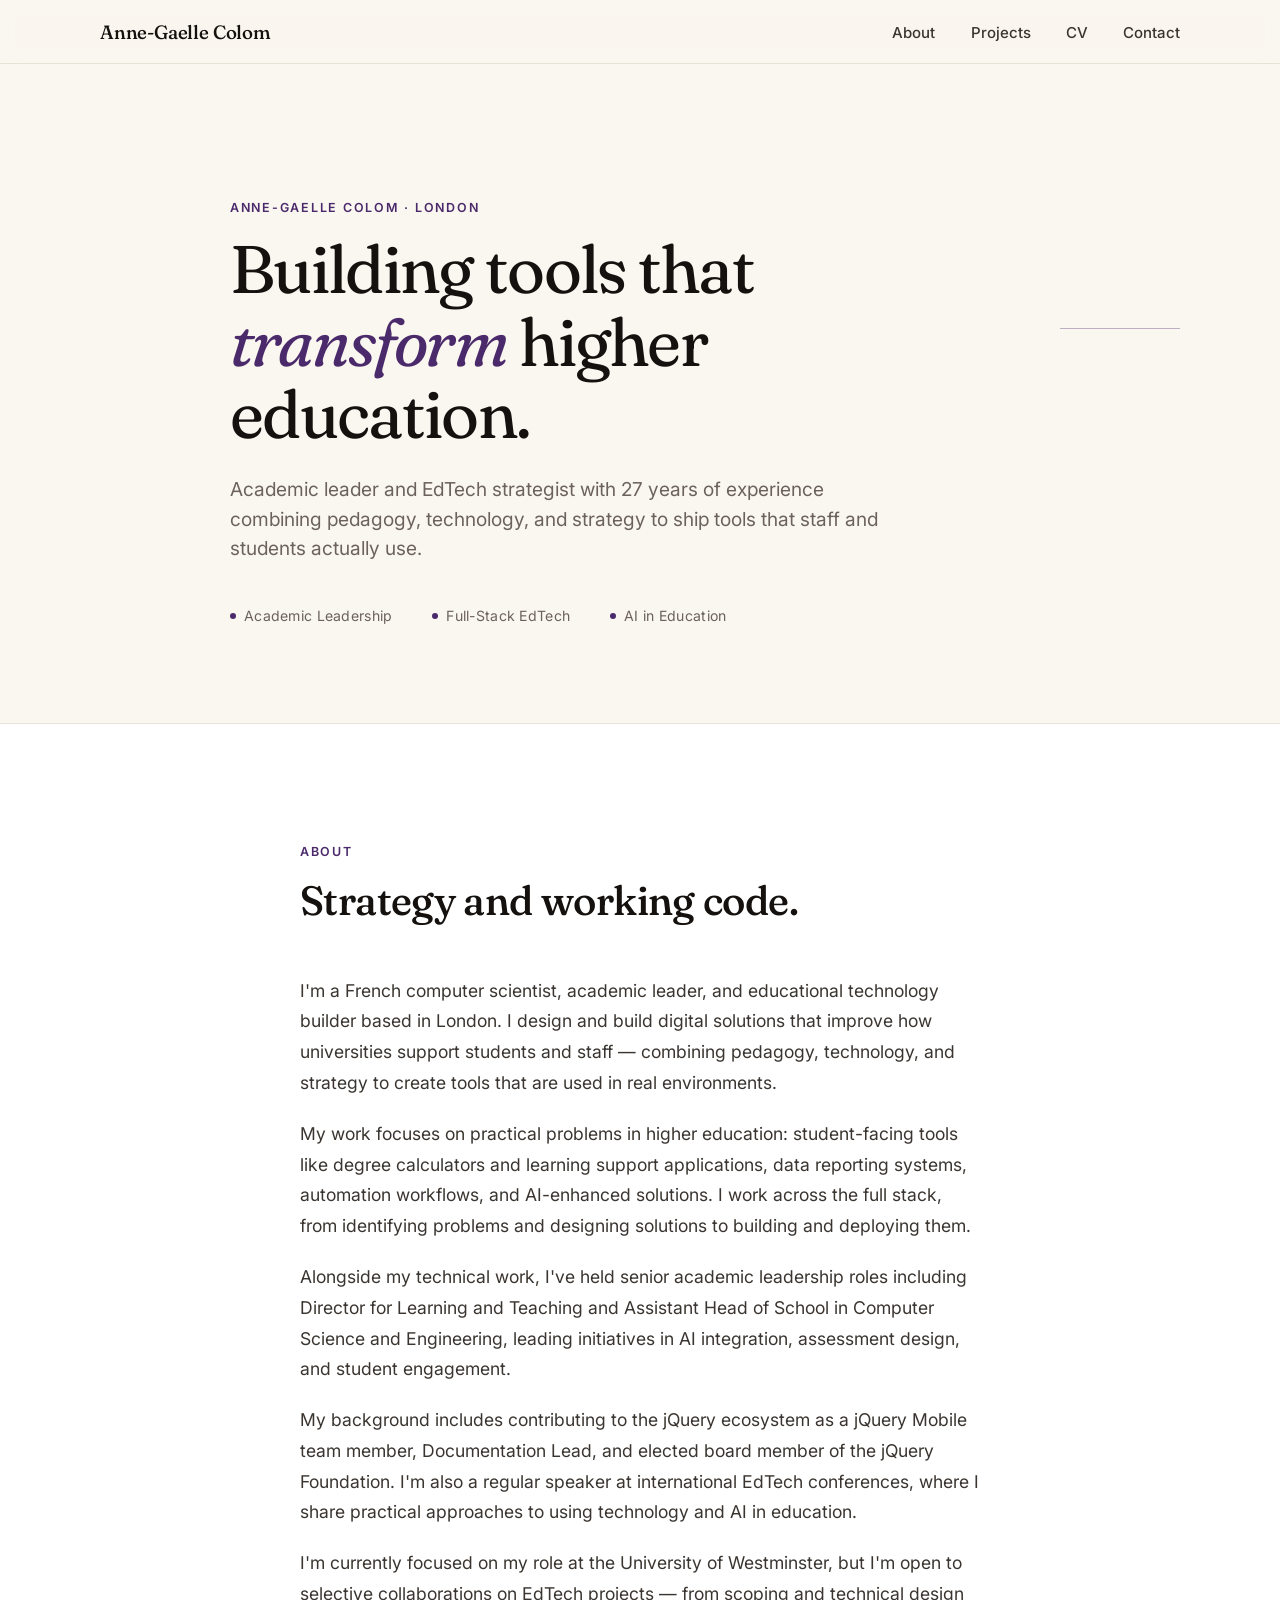
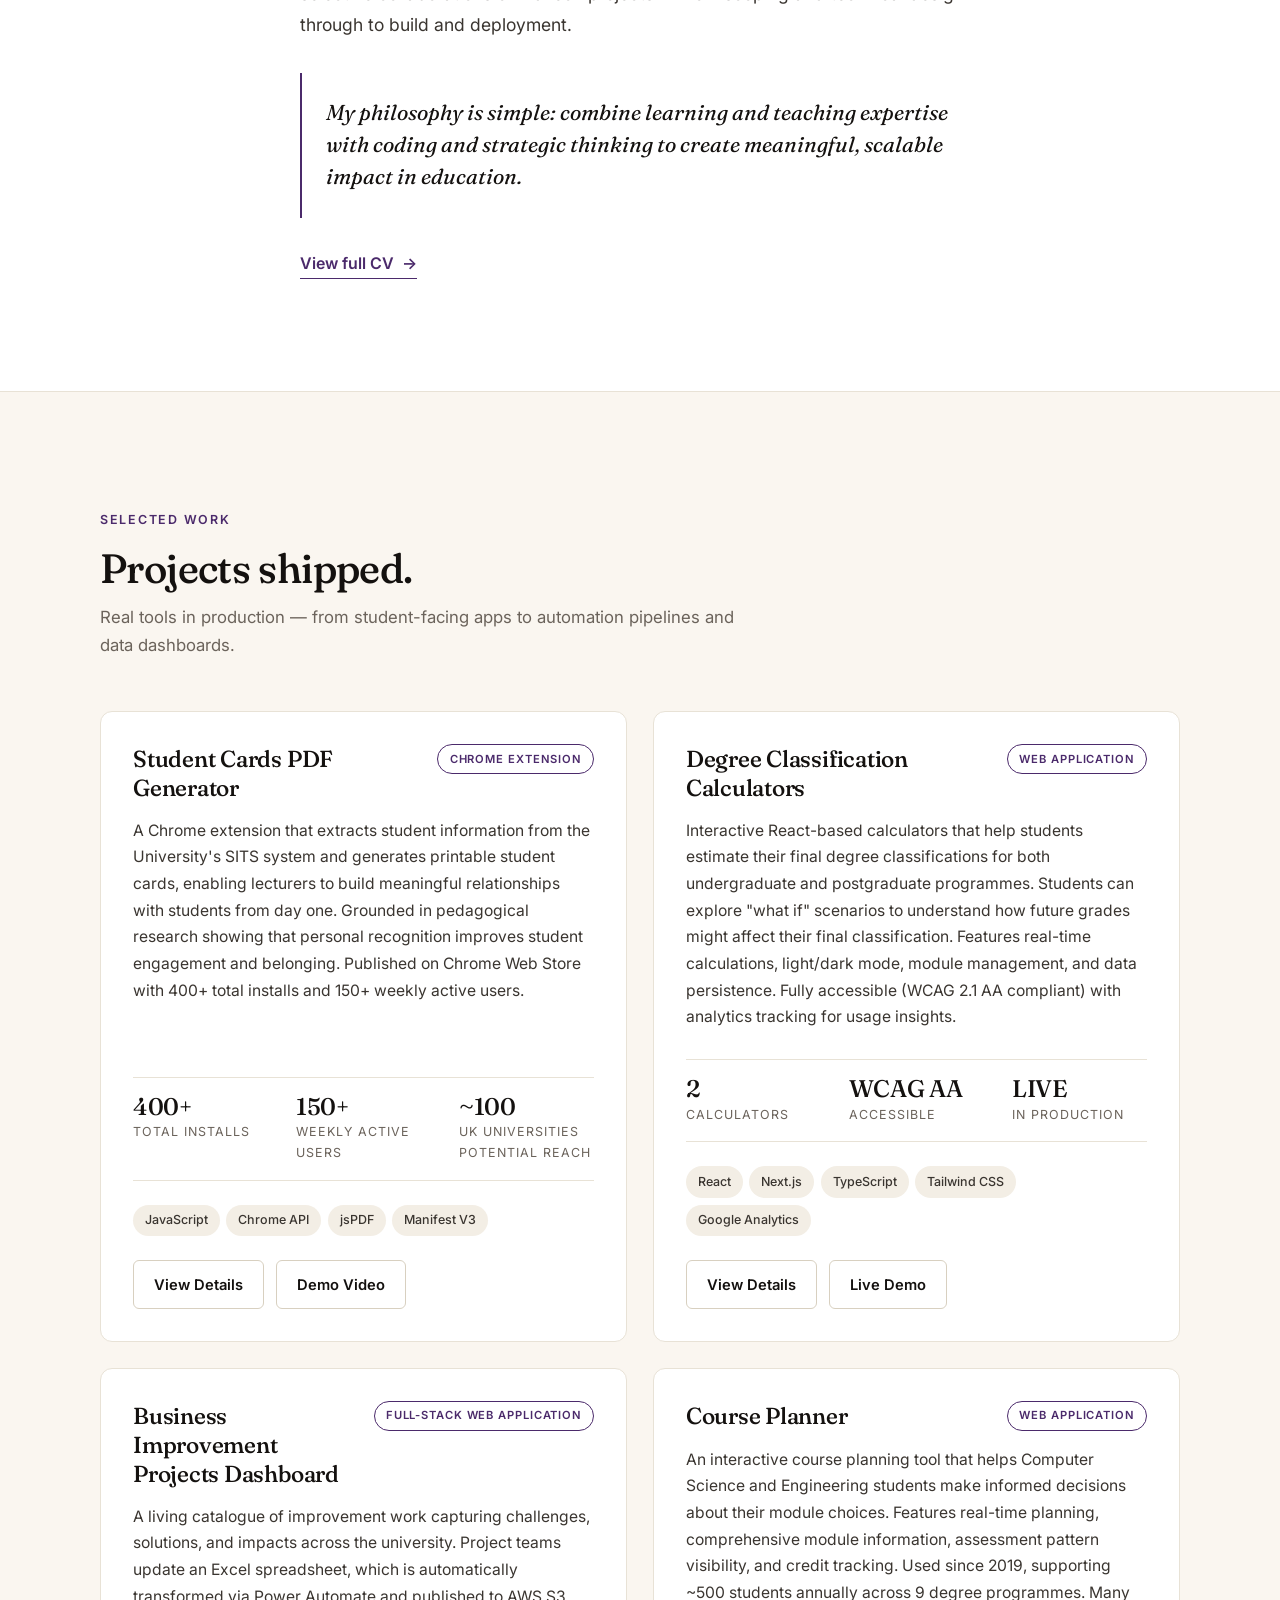
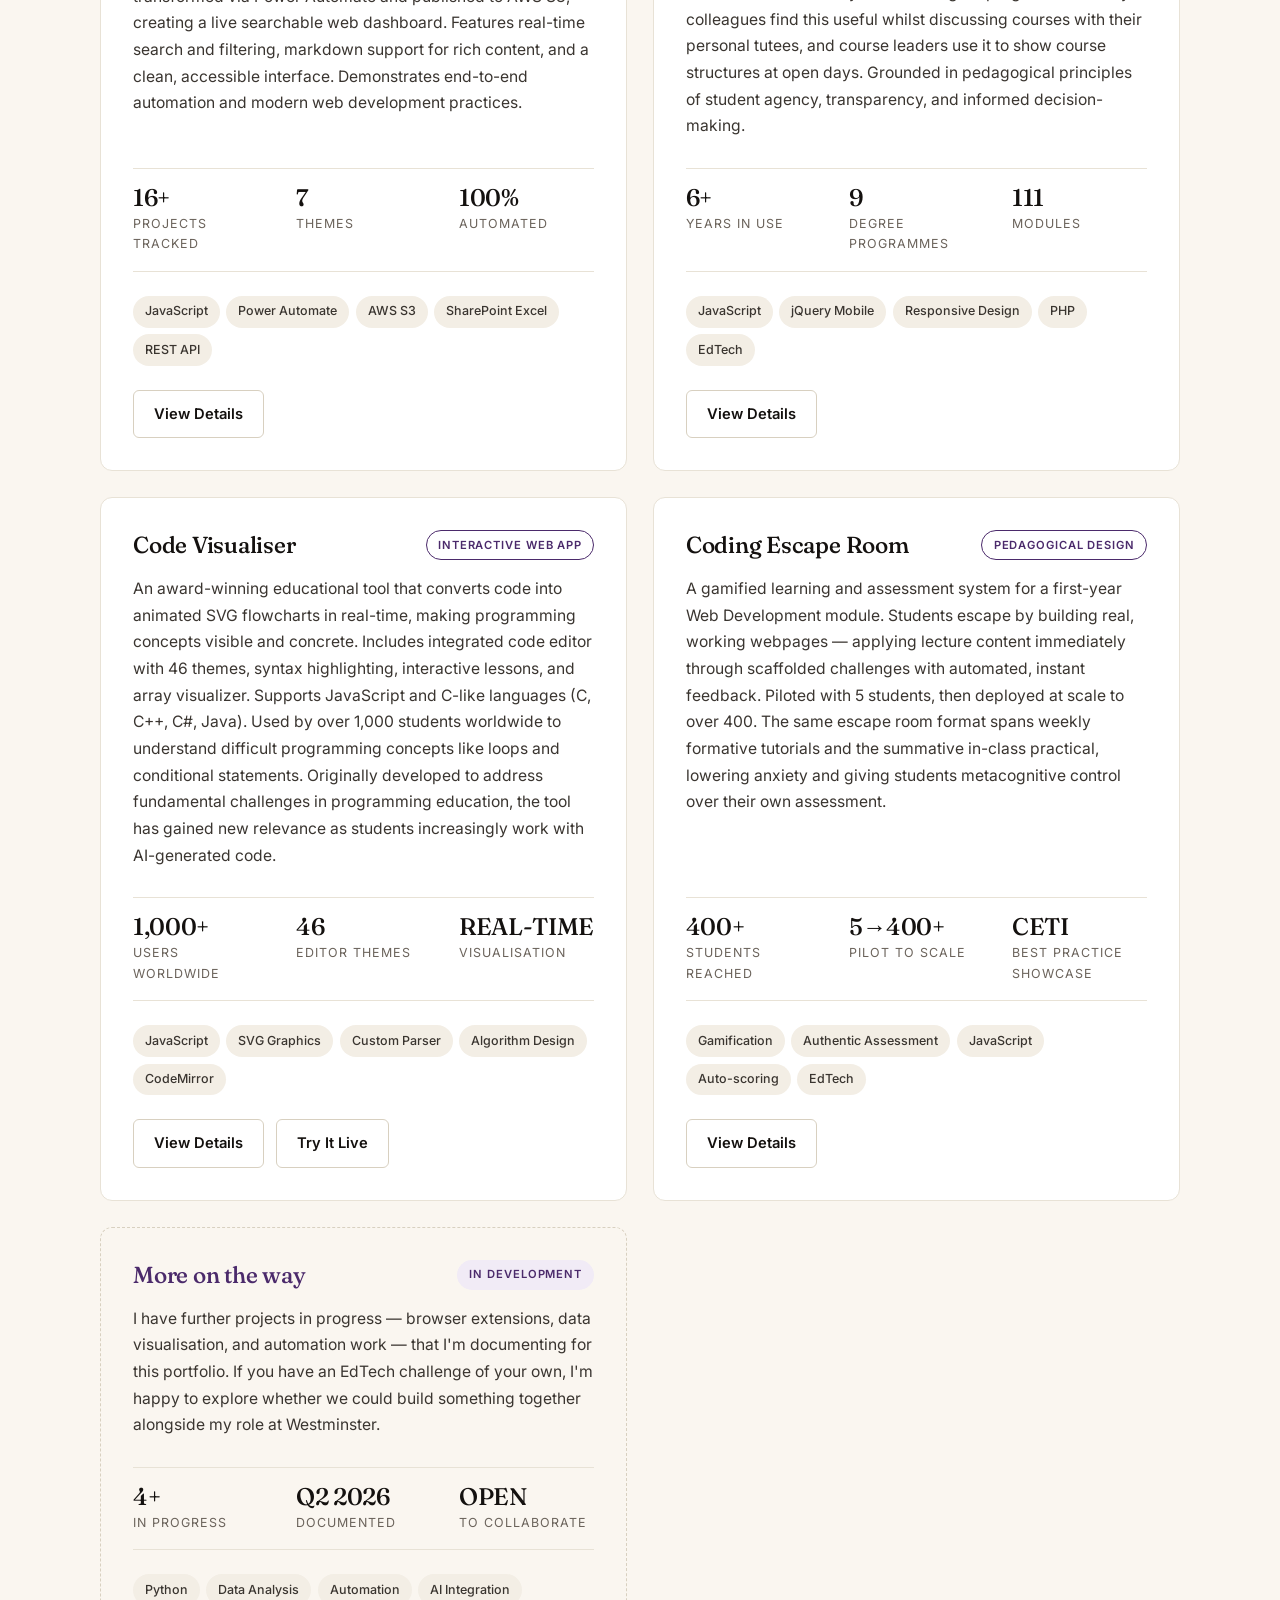
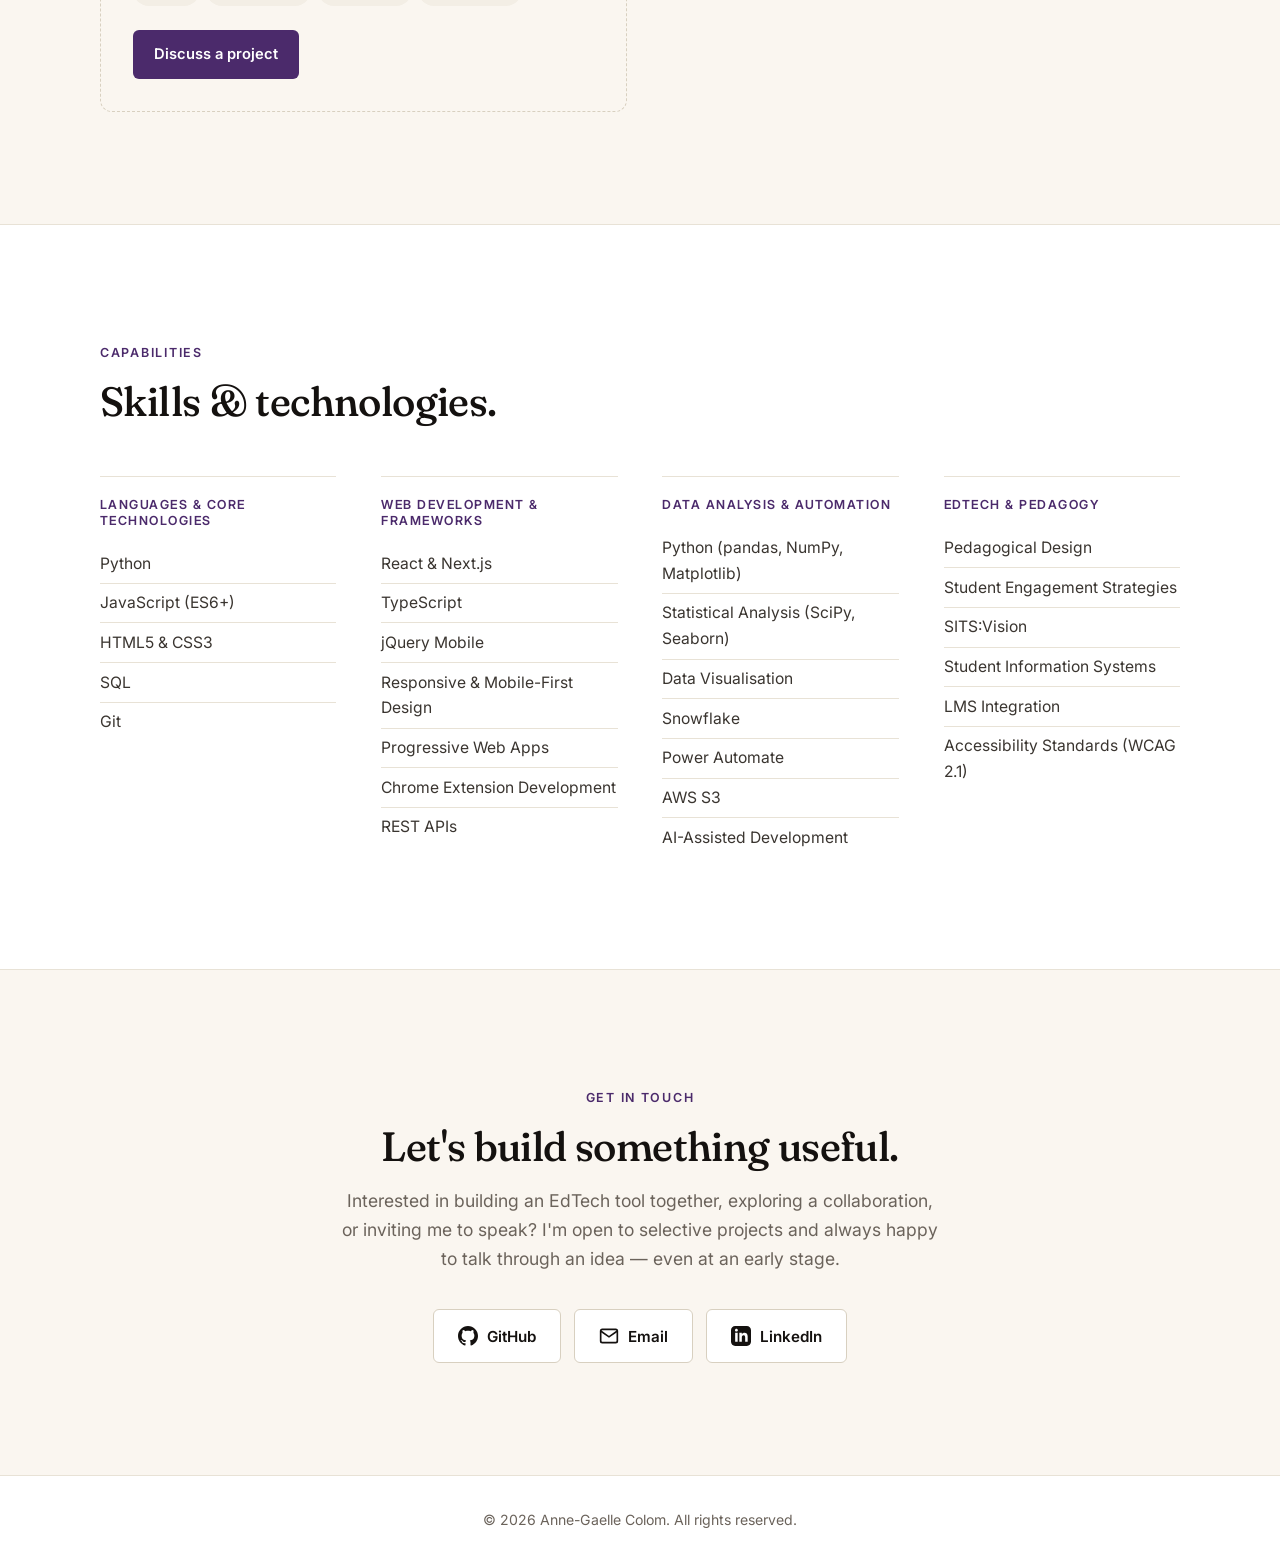
==== commit 4dd378c7: "Add Coding Escape Room project and refresh homepage copy. Publish the escape room case study with sc" ====
--- a/index.html
+++ b/index.html
@@ -4,7 +4,7 @@
     <meta charset="UTF-8">
     <meta name="viewport" content="width=device-width, initial-scale=1.0">
     <title>Anne-Gaelle Colom — Academic Leader & EdTech Strategist</title>
-    <meta name="description" content="Academic leader and EdTech strategist with 27 years of experience transforming higher education through pedagogy, technology, and strategy.">
+    <meta name="description" content="Academic leader and EdTech strategist with 27 years in higher education. I design, build, and deploy tools that staff and students actually use.">
     <link rel="preconnect" href="https://fonts.googleapis.com">
     <link rel="preconnect" href="https://fonts.gstatic.com" crossorigin>
     <link rel="stylesheet" href="https://fonts.googleapis.com/css2?family=Fraunces:ital,opsz,wght@0,9..144,400;0,9..144,500;0,9..144,600;1,9..144,400;1,9..144,500&family=Inter:wght@400;500;600;700&display=swap">
@@ -30,7 +30,7 @@
             <div class="container">
                 <span class="eyebrow">Anne-Gaelle Colom · London</span>
                 <h2>Building tools that <em>transform</em> higher education.</h2>
-                <p class="subtitle">Academic leader and EdTech strategist with 27 years of experience combining pedagogy, technology, and strategy to ship working solutions — not just policy.</p>
+                <p class="subtitle">Academic leader and EdTech strategist with 27 years of experience combining pedagogy, technology, and strategy to ship tools that staff and students actually use.</p>
                 <div class="hero-meta">
                     <span>Academic Leadership</span>
                     <span>Full-Stack EdTech</span>
@@ -43,12 +43,13 @@
             <div class="container">
                 <div class="section-head">
                     <span class="eyebrow">About</span>
-                    <h2>A builder, not just a strategist.</h2>
-                </div>
-                <p>I'm a French computer scientist, academic leader, and educational technology builder based in London. I design and build digital solutions that improve how universities support students and staff — combining pedagogy, technology, and strategy to create tools that are actually used in real environments, not just theorised.</p>
+                    <h2>Strategy and working code.</h2>
+                </div>
+                <p>I'm a French computer scientist, academic leader, and educational technology builder based in London. I design and build digital solutions that improve how universities support students and staff — combining pedagogy, technology, and strategy to create tools that are used in real environments.</p>
                 <p>My work focuses on practical problems in higher education: student-facing tools like degree calculators and learning support applications, data reporting systems, automation workflows, and AI-enhanced solutions. I work across the full stack, from identifying problems and designing solutions to building and deploying them.</p>
                 <p>Alongside my technical work, I've held senior academic leadership roles including Director for Learning and Teaching and Assistant Head of School in Computer Science and Engineering, leading initiatives in AI integration, assessment design, and student engagement.</p>
                 <p>My background includes contributing to the jQuery ecosystem as a jQuery Mobile team member, Documentation Lead, and elected board member of the jQuery Foundation. I'm also a regular speaker at international EdTech conferences, where I share practical approaches to using technology and AI in education.</p>
+                <p>I'm currently focused on my role at the University of Westminster, but I'm open to selective collaborations on EdTech projects — from scoping and technical design through to build and deployment.</p>
                 <blockquote class="philosophy">My philosophy is simple: combine learning and teaching expertise with coding and strategic thinking to create meaningful, scalable impact in education.</blockquote>
                 <a href="cv.html" class="cv-link">View full CV <span aria-hidden="true">→</span></a>
             </div>
@@ -58,8 +59,8 @@
             <div class="container">
                 <div class="section-head">
                     <span class="eyebrow">Selected Work</span>
-                    <h2>Projects shipped, not just proposed.</h2>
-                    <p>Tools I've designed, built, and deployed — all solving real problems in higher education.</p>
+                    <h2>Projects shipped.</h2>
+                    <p>Real tools in production — from student-facing apps to automation pipelines and data dashboards.</p>
                 </div>
                 <div class="projects-grid">
 
@@ -220,23 +221,54 @@
                         </div>
                     </article>
 
+                    <article class="project-card">
+                        <div class="project-header">
+                            <h3>Coding Escape Room</h3>
+                            <span class="project-badge">Pedagogical Design</span>
+                        </div>
+                        <p class="project-description">
+                            A gamified learning and assessment system for a first-year Web Development module. Students escape by building real, working webpages — applying lecture content immediately through scaffolded challenges with automated, instant feedback. Piloted with 5 students, then deployed at scale to over 400. The same escape room format spans weekly formative tutorials and the summative in-class practical, lowering anxiety and giving students metacognitive control over their own assessment.
+                        </p>
+                        <div class="project-stats">
+                            <span class="stat">
+                                <strong>400+</strong> Students Reached
+                            </span>
+                            <span class="stat">
+                                <strong>5→400+</strong> Pilot to Scale
+                            </span>
+                            <span class="stat">
+                                <strong>CETI</strong> Best Practice Showcase
+                            </span>
+                        </div>
+                        <div class="project-tech">
+                            <span class="tech-tag">Gamification</span>
+                            <span class="tech-tag">Authentic Assessment</span>
+                            <span class="tech-tag">JavaScript</span>
+                            <span class="tech-tag">Auto-scoring</span>
+                            <span class="tech-tag">EdTech</span>
+                        </div>
+                        <div class="project-links">
+                            <a href="projects/coding-escape-room.html" class="btn btn-secondary">View Details</a>
+                        </div>
+                    </article>
+
                     <article class="project-card coming-soon">
                         <div class="project-header">
-                            <h3>More Projects Coming Soon</h3>
+                            <h3>More on the way</h3>
                             <span class="project-badge">In Development</span>
                         </div>
                         <p class="project-description">
-                            Additional projects showcasing educational technology innovation, browser extensions, data visualisation, and automation solutions are being documented and will be added to this portfolio soon.
-                        </p>
-                        <div class="project-stats">
-                            <span class="stat">
-                                <strong>4+</strong> Projects
-                            </span>
-                            <span class="stat">
-                                <strong>Q2 2026</strong> Arriving
-                            </span>
-                            <span class="stat">
-                                <strong>EdTech</strong> Focus
+                            I have further projects in progress — browser extensions, data visualisation, and automation work — that I'm documenting for this portfolio. If you have an EdTech challenge of your own, I'm happy to explore whether we could build something together alongside my role at Westminster.
+                        </p>
+                        <div class="project-stats">
+                            <span class="stat">
+                                <strong>4+</strong> In Progress
+                            </span>
+                            <span class="stat">
+                                <strong>Q2 2026</strong> Documented
+                            </span>
+                            <span class="stat">
+                                <strong>Open</strong> to Collaborate
                             </span>
                         </div>
                         <div class="project-tech">
@@ -246,7 +278,7 @@
                             <span class="tech-tag">AI Integration</span>
                         </div>
                         <div class="project-links">
-                            <a href="#contact" class="btn btn-primary">Stay Tuned</a>
+                            <a href="#contact" class="btn btn-primary">Discuss a project</a>
                         </div>
                     </article>
 
@@ -314,7 +346,7 @@
             <div class="container">
                 <span class="eyebrow">Get in touch</span>
                 <h2 style="margin-bottom: 1rem;">Let's build something useful.</h2>
-                <p>Interested in collaborating, speaking together, or learning more about my work? I'd love to hear from you.</p>
+                <p>Interested in building an EdTech tool together, exploring a collaboration, or inviting me to speak? I'm open to selective projects and always happy to talk through an idea — even at an early stage.</p>
                 <div class="contact-links">
                     <a href="https://github.com/agcolom" class="contact-btn" target="_blank">
                         <svg width="24" height="24" viewBox="0 0 24 24" fill="currentColor">
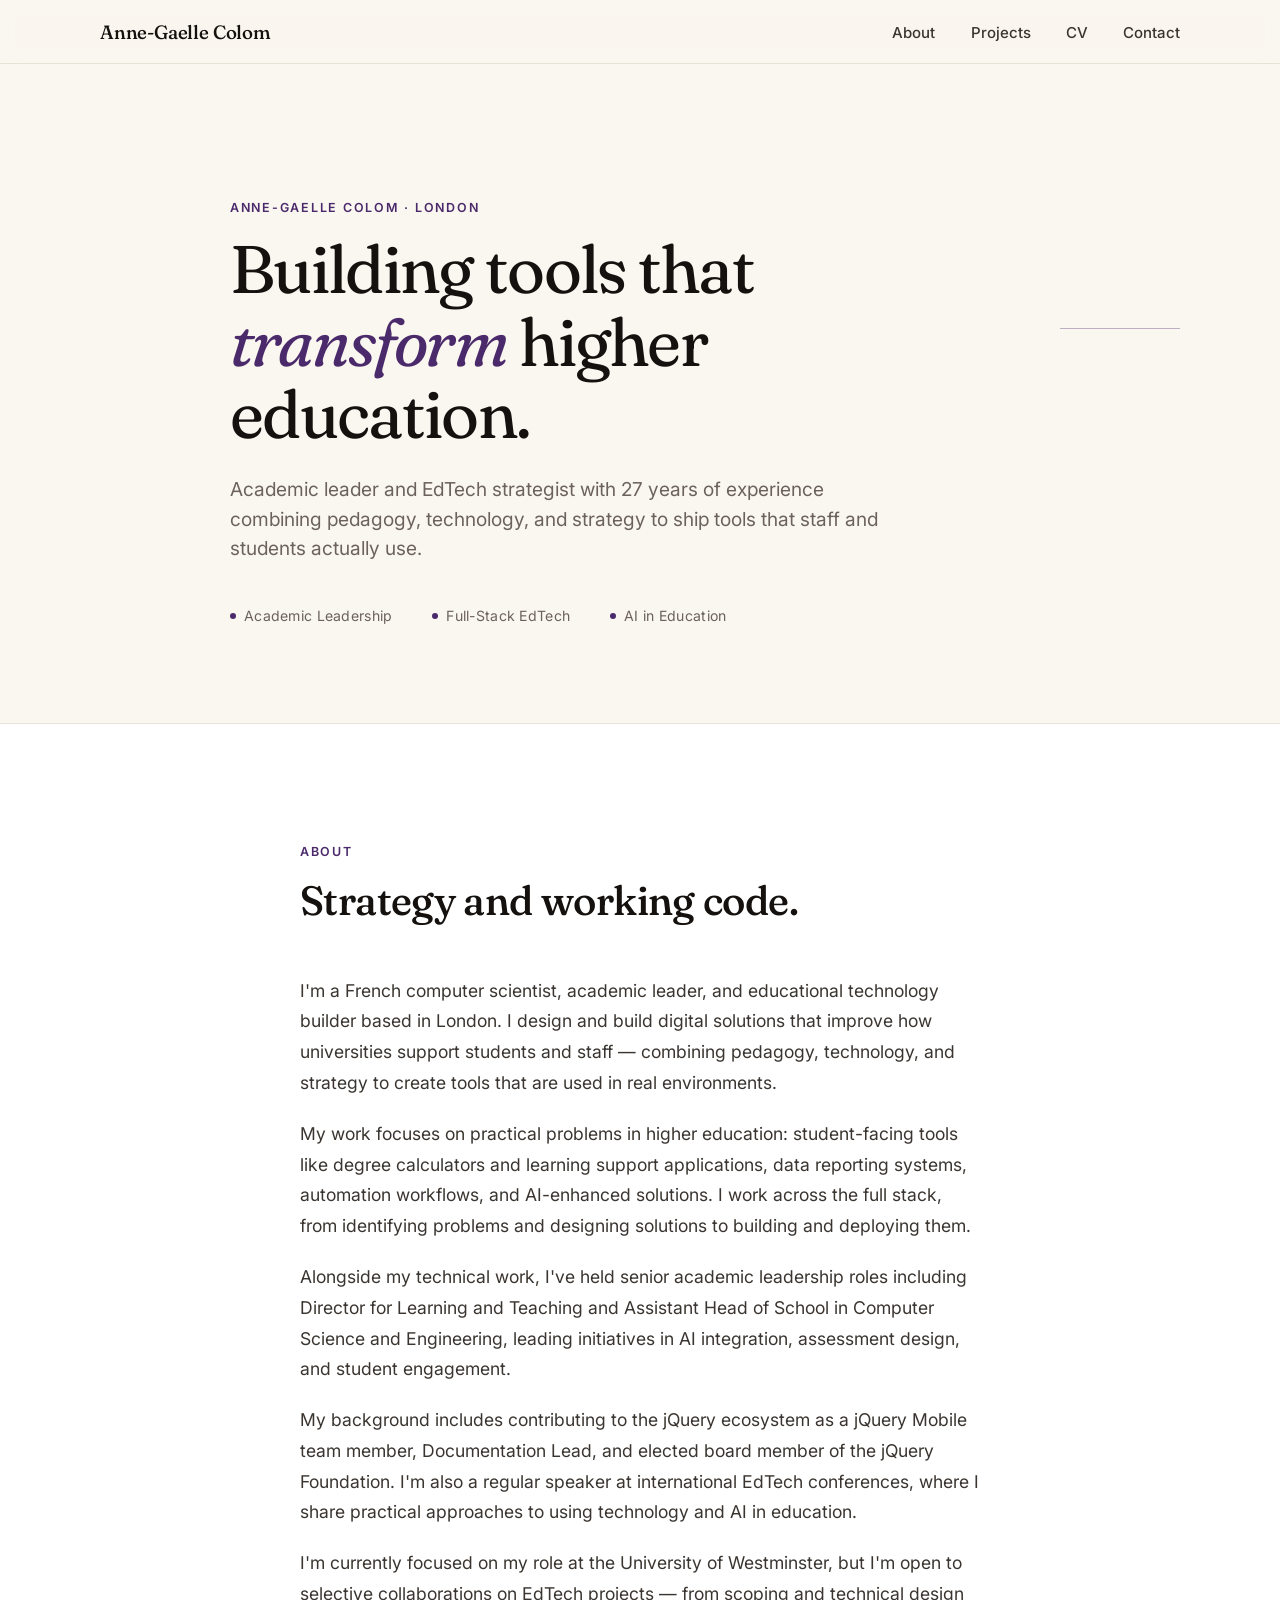
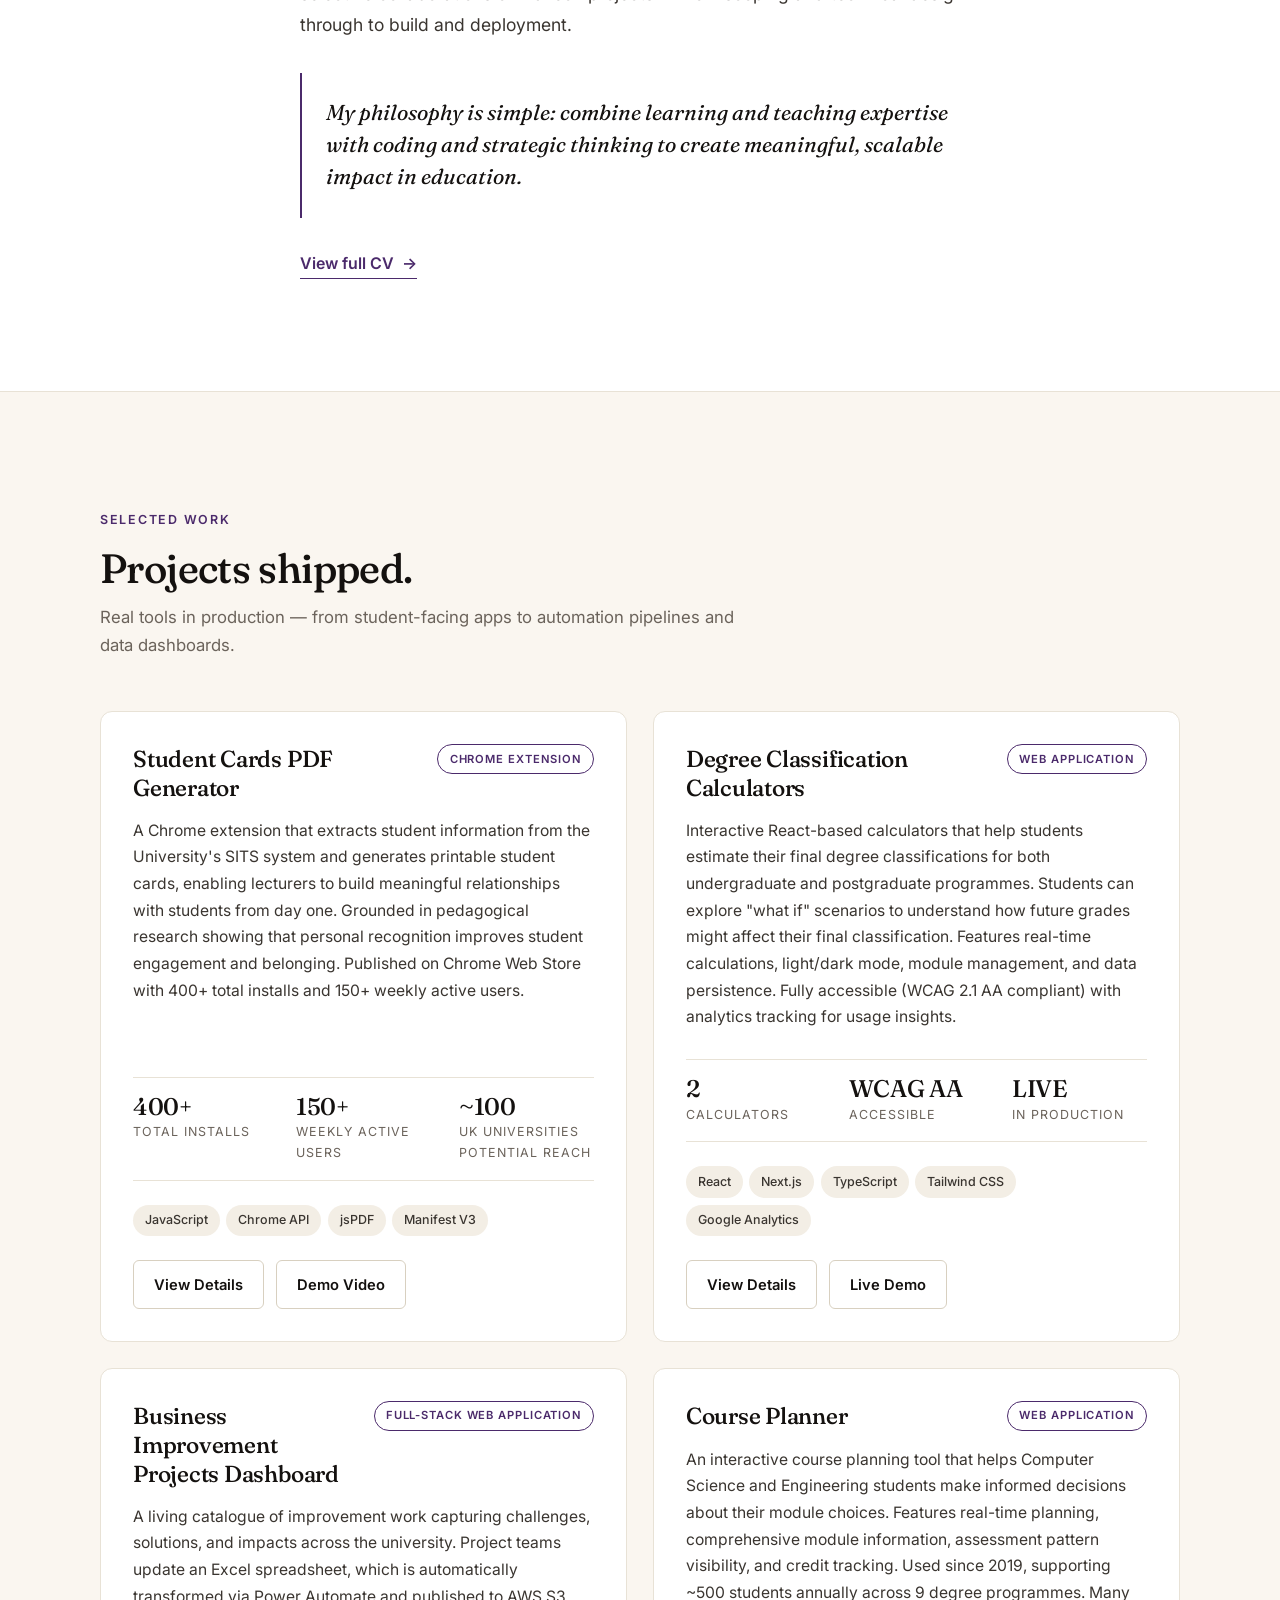
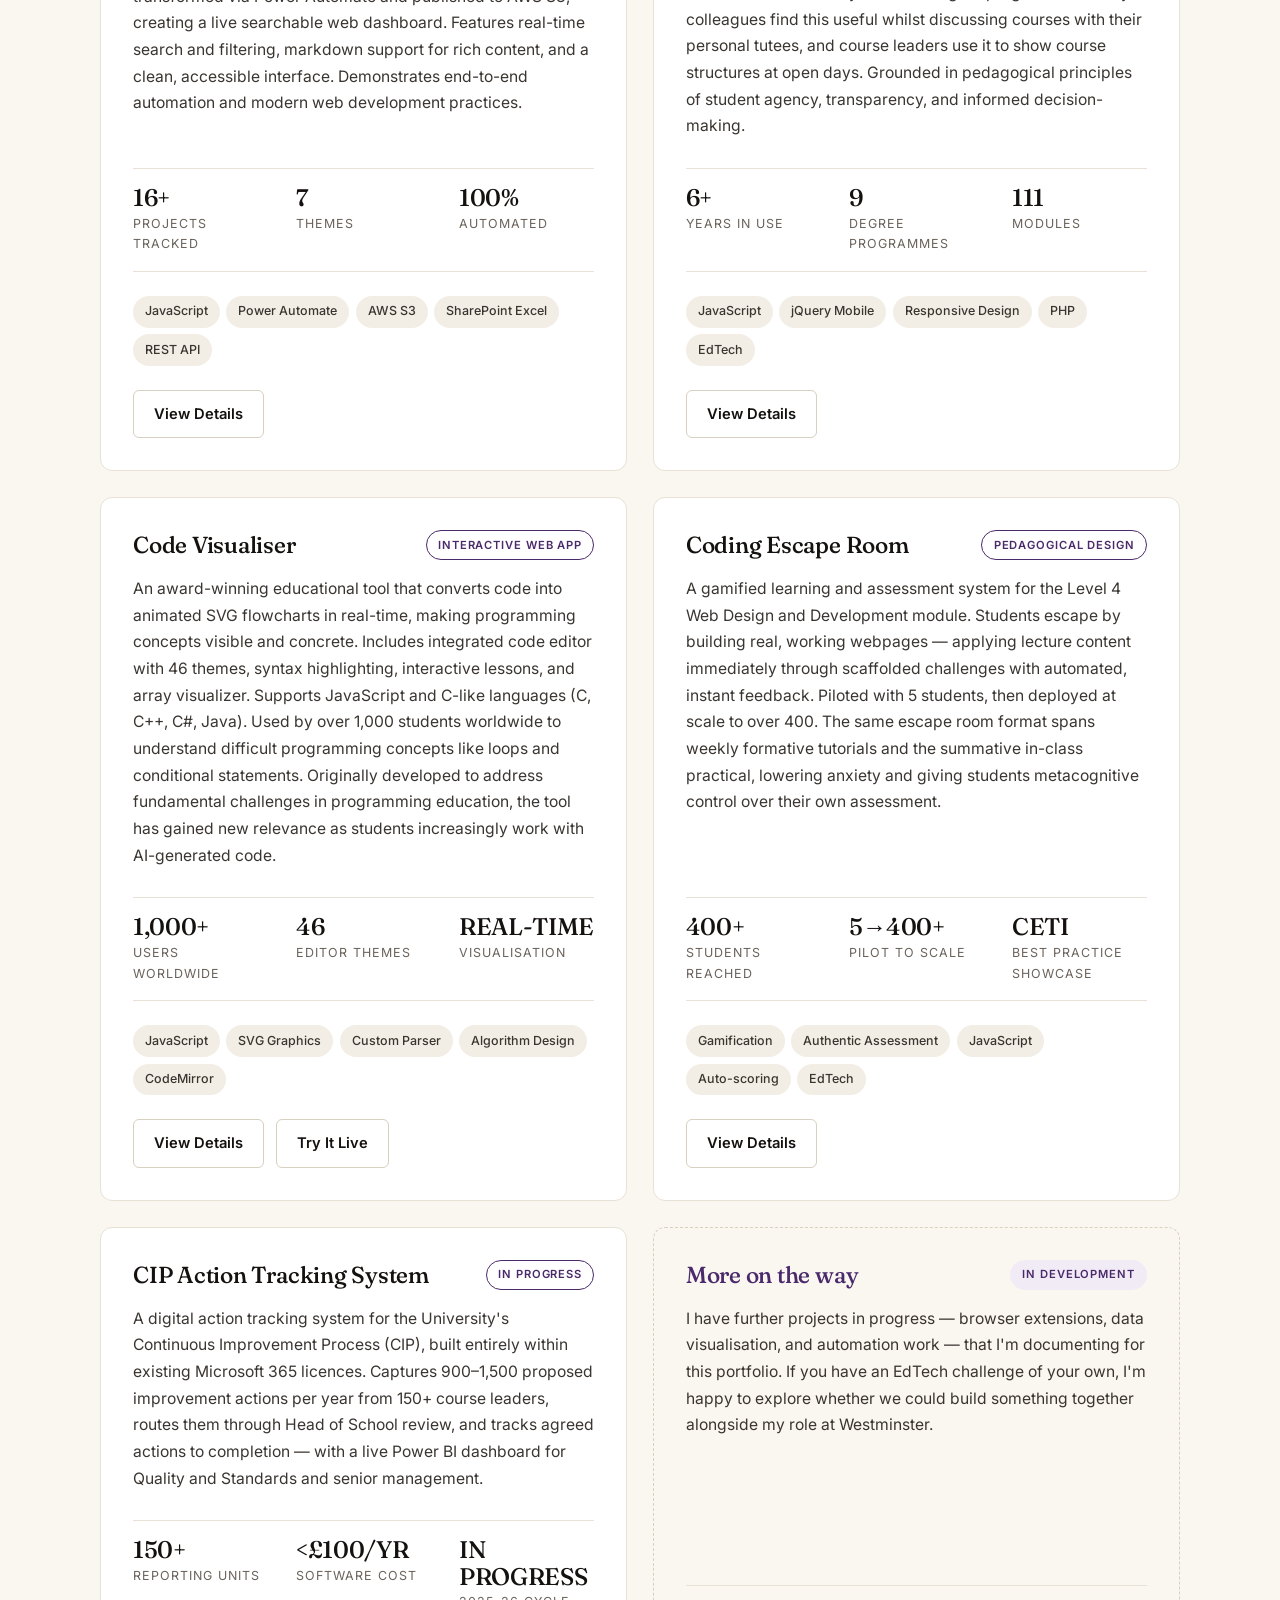
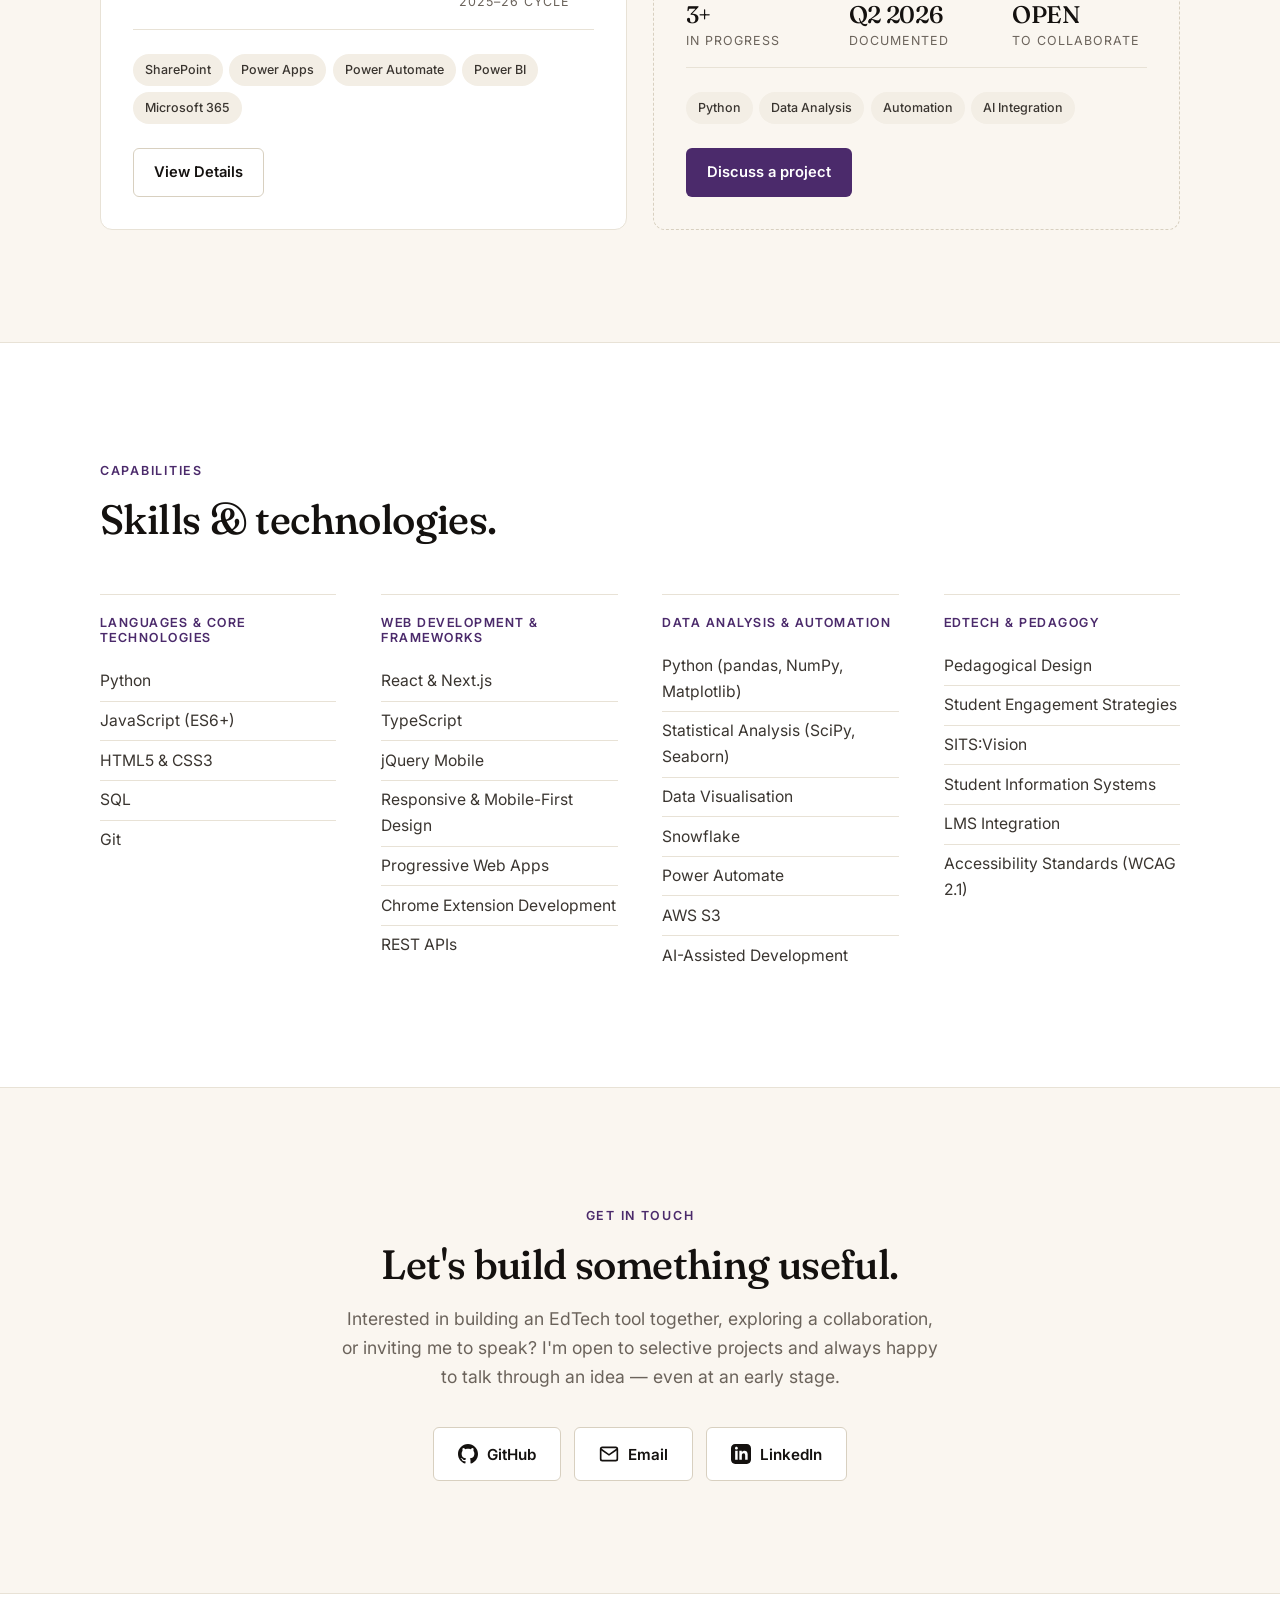
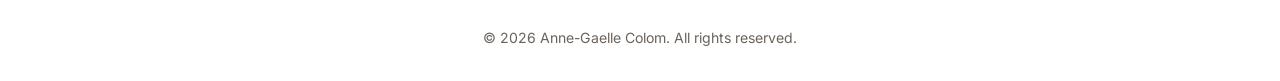
==== commit b105d3f2: "Add CIP Action Tracking System project page and homepage card. Document the in-progress Microsoft 36" ====
--- a/index.html
+++ b/index.html
@@ -227,7 +227,7 @@
                             <span class="project-badge">Pedagogical Design</span>
                         </div>
                         <p class="project-description">
-                            A gamified learning and assessment system for a first-year Web Development module. Students escape by building real, working webpages — applying lecture content immediately through scaffolded challenges with automated, instant feedback. Piloted with 5 students, then deployed at scale to over 400. The same escape room format spans weekly formative tutorials and the summative in-class practical, lowering anxiety and giving students metacognitive control over their own assessment.
+                            A gamified learning and assessment system for the Level 4 Web Design and Development module. Students escape by building real, working webpages — applying lecture content immediately through scaffolded challenges with automated, instant feedback. Piloted with 5 students, then deployed at scale to over 400. The same escape room format spans weekly formative tutorials and the summative in-class practical, lowering anxiety and giving students metacognitive control over their own assessment.
                         </p>
                         <div class="project-stats">
                             <span class="stat">
@@ -252,6 +252,37 @@
                         </div>
                     </article>
 
+                    <article class="project-card">
+                        <div class="project-header">
+                            <h3>CIP Action Tracking System</h3>
+                            <span class="project-badge">In Progress</span>
+                        </div>
+                        <p class="project-description">
+                            A digital action tracking system for the University's Continuous Improvement Process (CIP), built entirely within existing Microsoft 365 licences. Captures 900–1,500 proposed improvement actions per year from 150+ course leaders, routes them through Head of School review, and tracks agreed actions to completion — with a live Power BI dashboard for Quality and Standards and senior management.
+                        </p>
+                        <div class="project-stats">
+                            <span class="stat">
+                                <strong>150+</strong> Reporting Units
+                            </span>
+                            <span class="stat">
+                                <strong>&lt;£100/yr</strong> Software Cost
+                            </span>
+                            <span class="stat">
+                                <strong>In Progress</strong> 2025–26 Cycle
+                            </span>
+                        </div>
+                        <div class="project-tech">
+                            <span class="tech-tag">SharePoint</span>
+                            <span class="tech-tag">Power Apps</span>
+                            <span class="tech-tag">Power Automate</span>
+                            <span class="tech-tag">Power BI</span>
+                            <span class="tech-tag">Microsoft 365</span>
+                        </div>
+                        <div class="project-links">
+                            <a href="projects/cip-action-tracking.html" class="btn btn-secondary">View Details</a>
+                        </div>
+                    </article>
+
                     <article class="project-card coming-soon">
                         <div class="project-header">
                             <h3>More on the way</h3>
@@ -262,7 +293,7 @@
                         </p>
                         <div class="project-stats">
                             <span class="stat">
-                                <strong>4+</strong> In Progress
+                                <strong>3+</strong> In Progress
                             </span>
                             <span class="stat">
                                 <strong>Q2 2026</strong> Documented
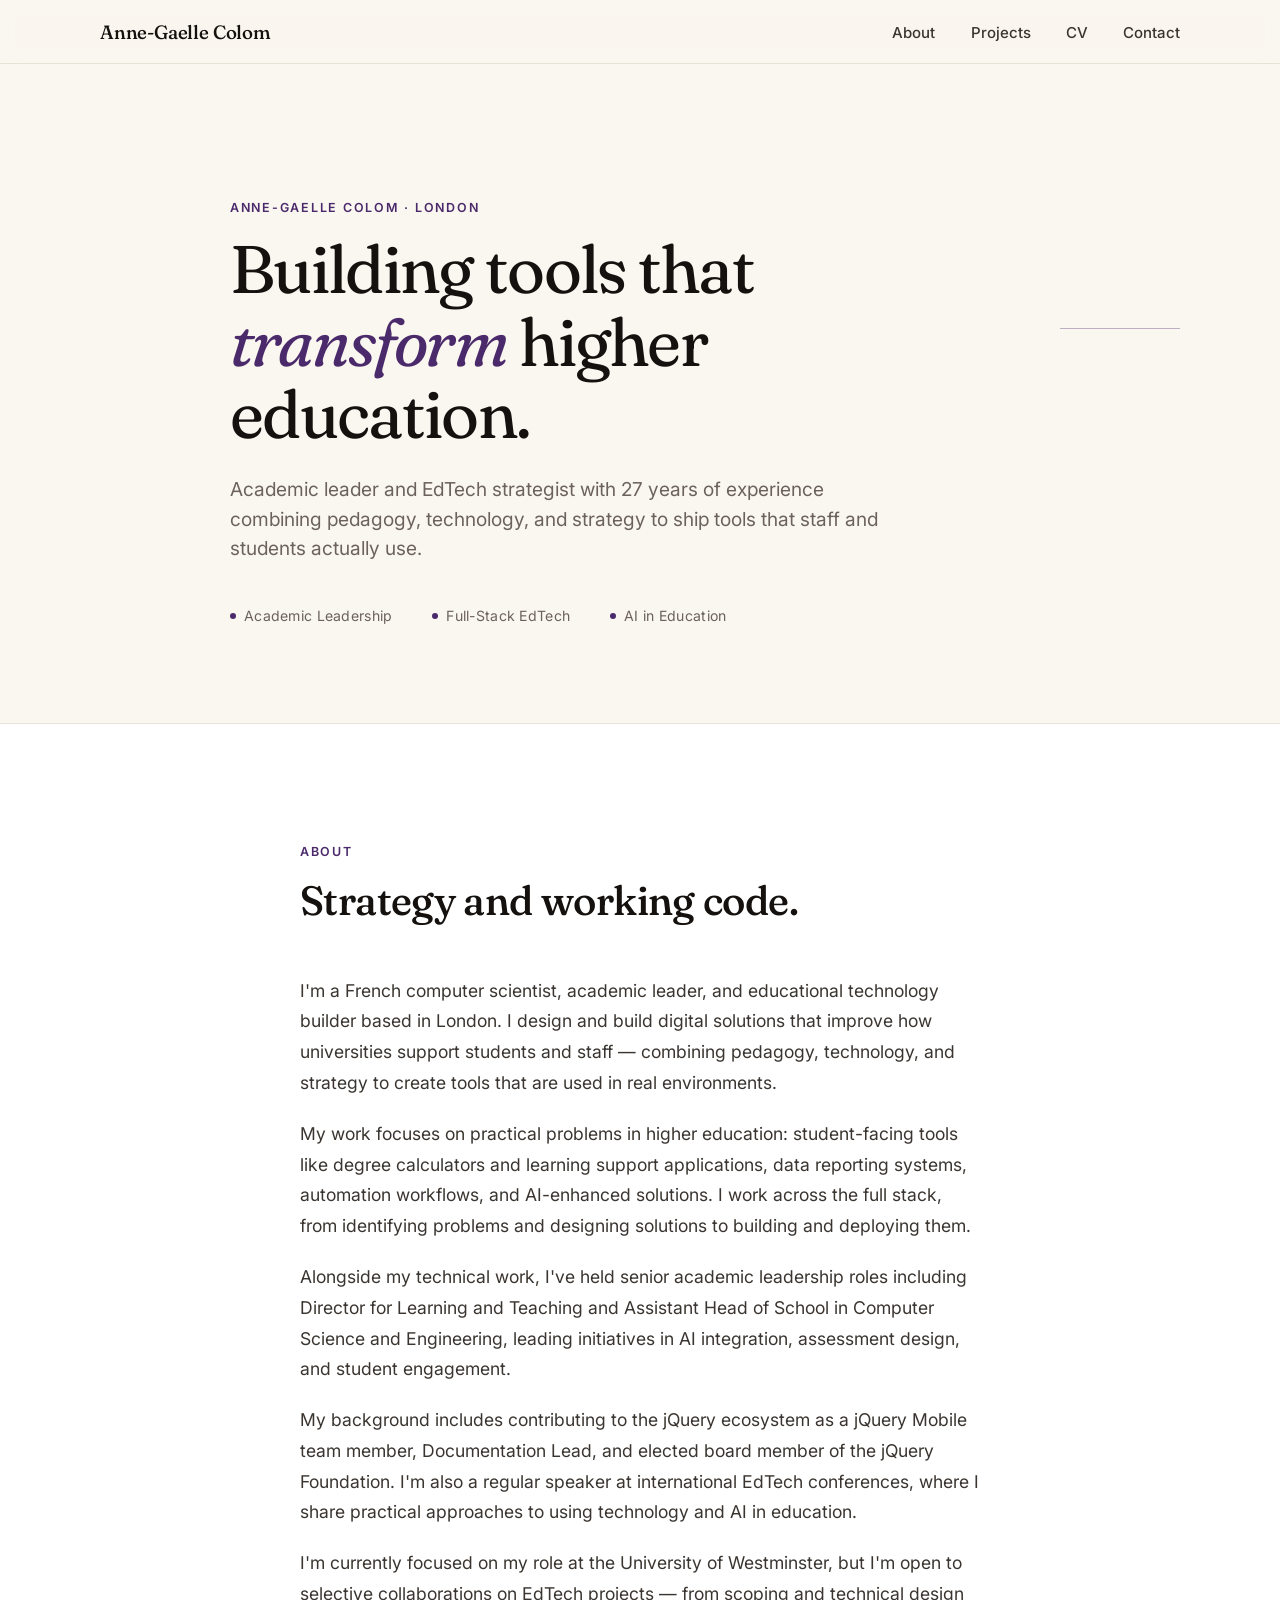
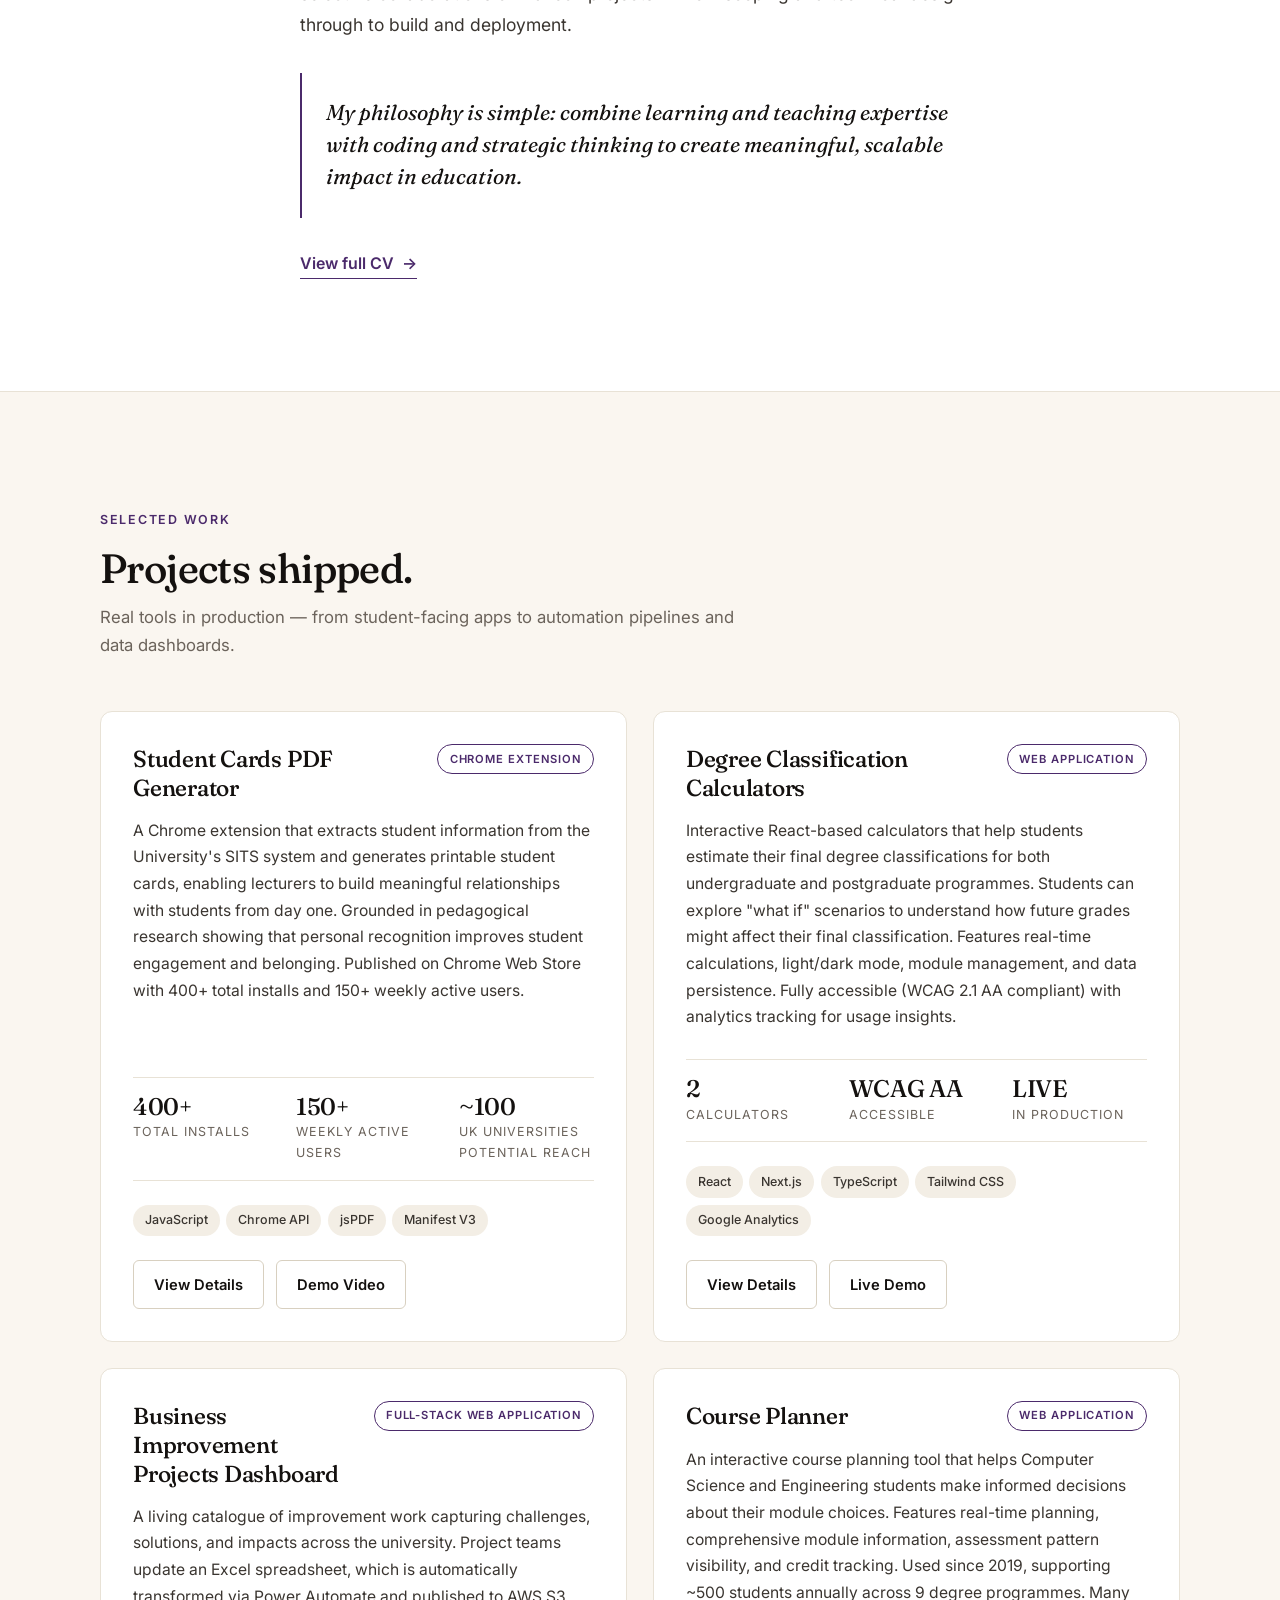
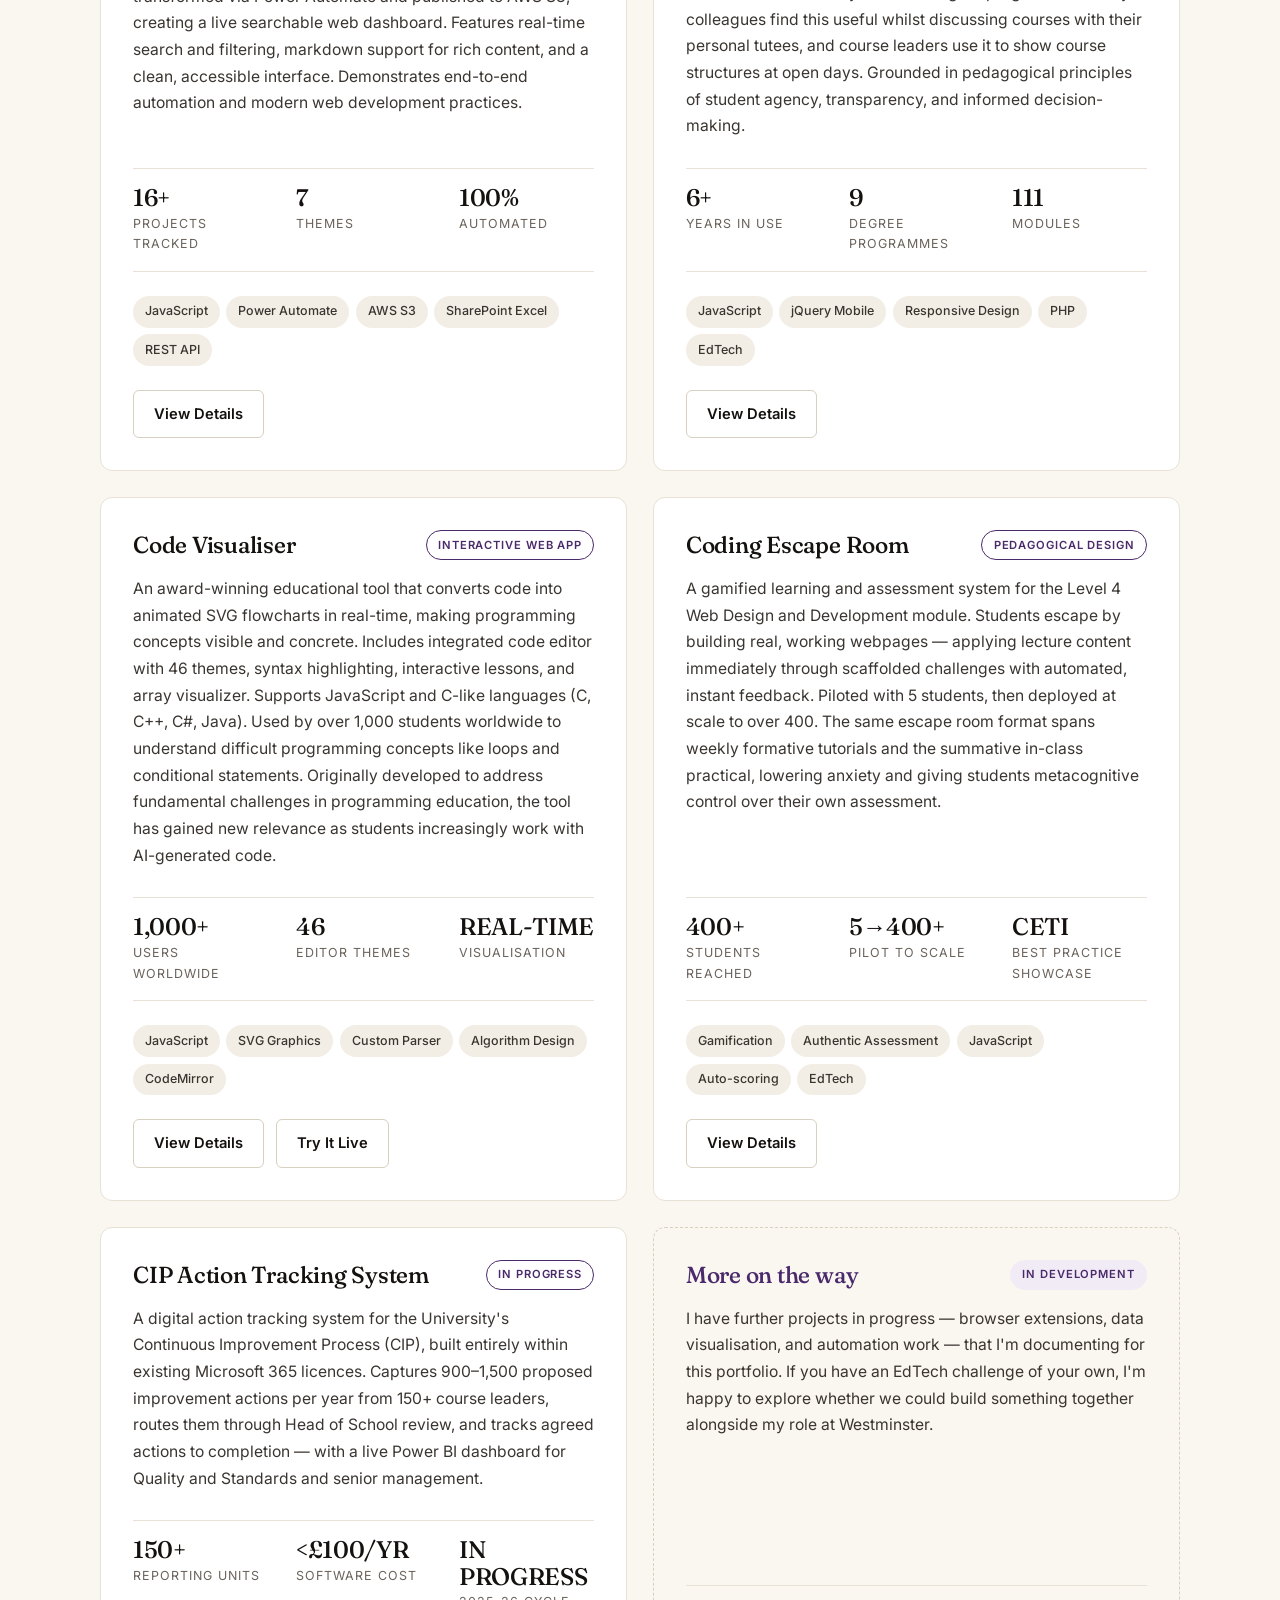
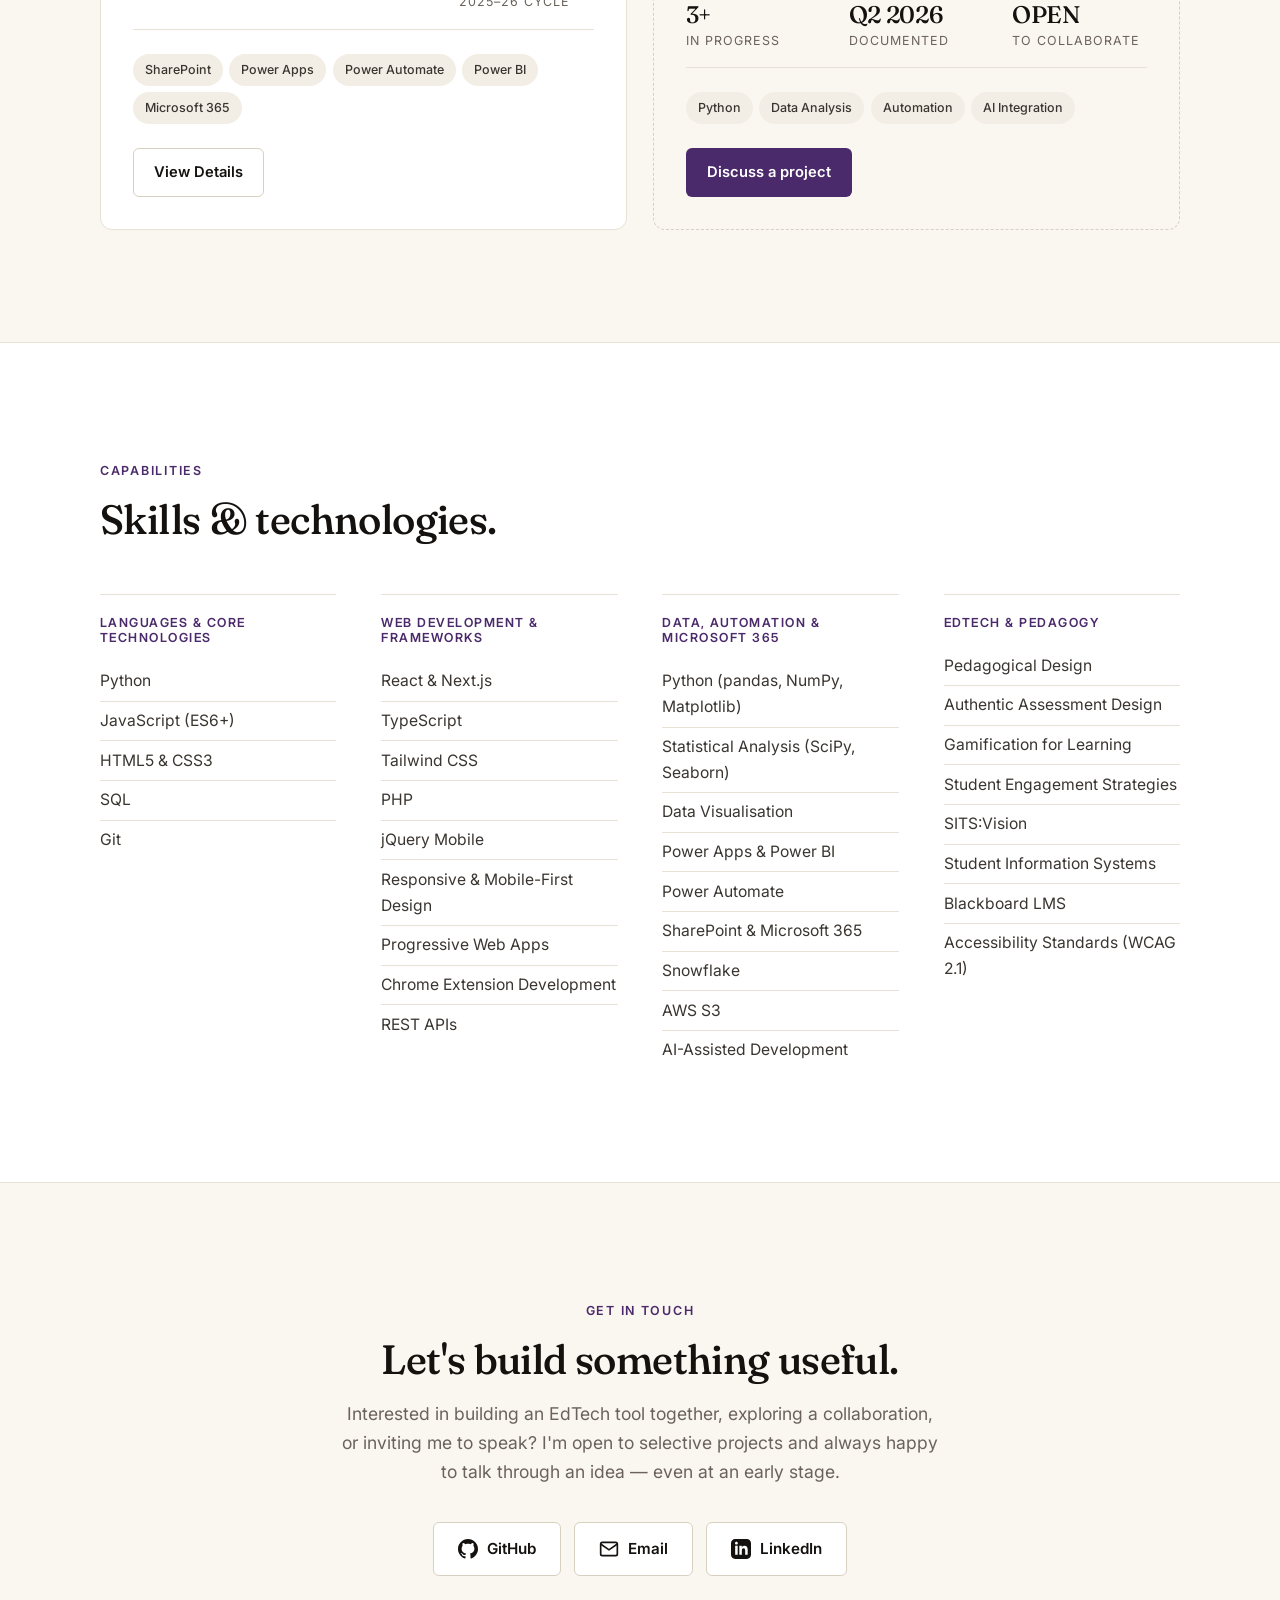
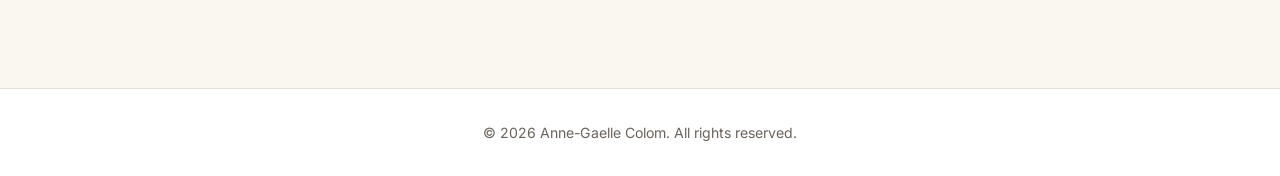
==== commit 2d5d6ff5: "Update skills section to reflect recent project work. Add Power Platform, SharePoint, PHP, Tailwind," ====
--- a/index.html
+++ b/index.html
@@ -339,6 +339,8 @@
                         <ul>
                             <li>React & Next.js</li>
                             <li>TypeScript</li>
+                            <li>Tailwind CSS</li>
+                            <li>PHP</li>
                             <li>jQuery Mobile</li>
                             <li>Responsive & Mobile-First Design</li>
                             <li>Progressive Web Apps</li>
@@ -347,13 +349,15 @@
                         </ul>
                     </div>
                     <div class="skill-category">
-                        <h3>Data Analysis & Automation</h3>
+                        <h3>Data, Automation & Microsoft 365</h3>
                         <ul>
                             <li>Python (pandas, NumPy, Matplotlib)</li>
                             <li>Statistical Analysis (SciPy, Seaborn)</li>
                             <li>Data Visualisation</li>
+                            <li>Power Apps & Power BI</li>
+                            <li>Power Automate</li>
+                            <li>SharePoint & Microsoft 365</li>
                             <li>Snowflake</li>
-                            <li>Power Automate</li>
                             <li>AWS S3</li>
                             <li>AI-Assisted Development</li>
                         </ul>
@@ -362,10 +366,12 @@
                         <h3>EdTech & Pedagogy</h3>
                         <ul>
                             <li>Pedagogical Design</li>
+                            <li>Authentic Assessment Design</li>
+                            <li>Gamification for Learning</li>
                             <li>Student Engagement Strategies</li>
                             <li>SITS:Vision</li>
                             <li>Student Information Systems</li>
-                            <li>LMS Integration</li>
+                            <li>Blackboard LMS</li>
                             <li>Accessibility Standards (WCAG 2.1)</li>
                         </ul>
                     </div>
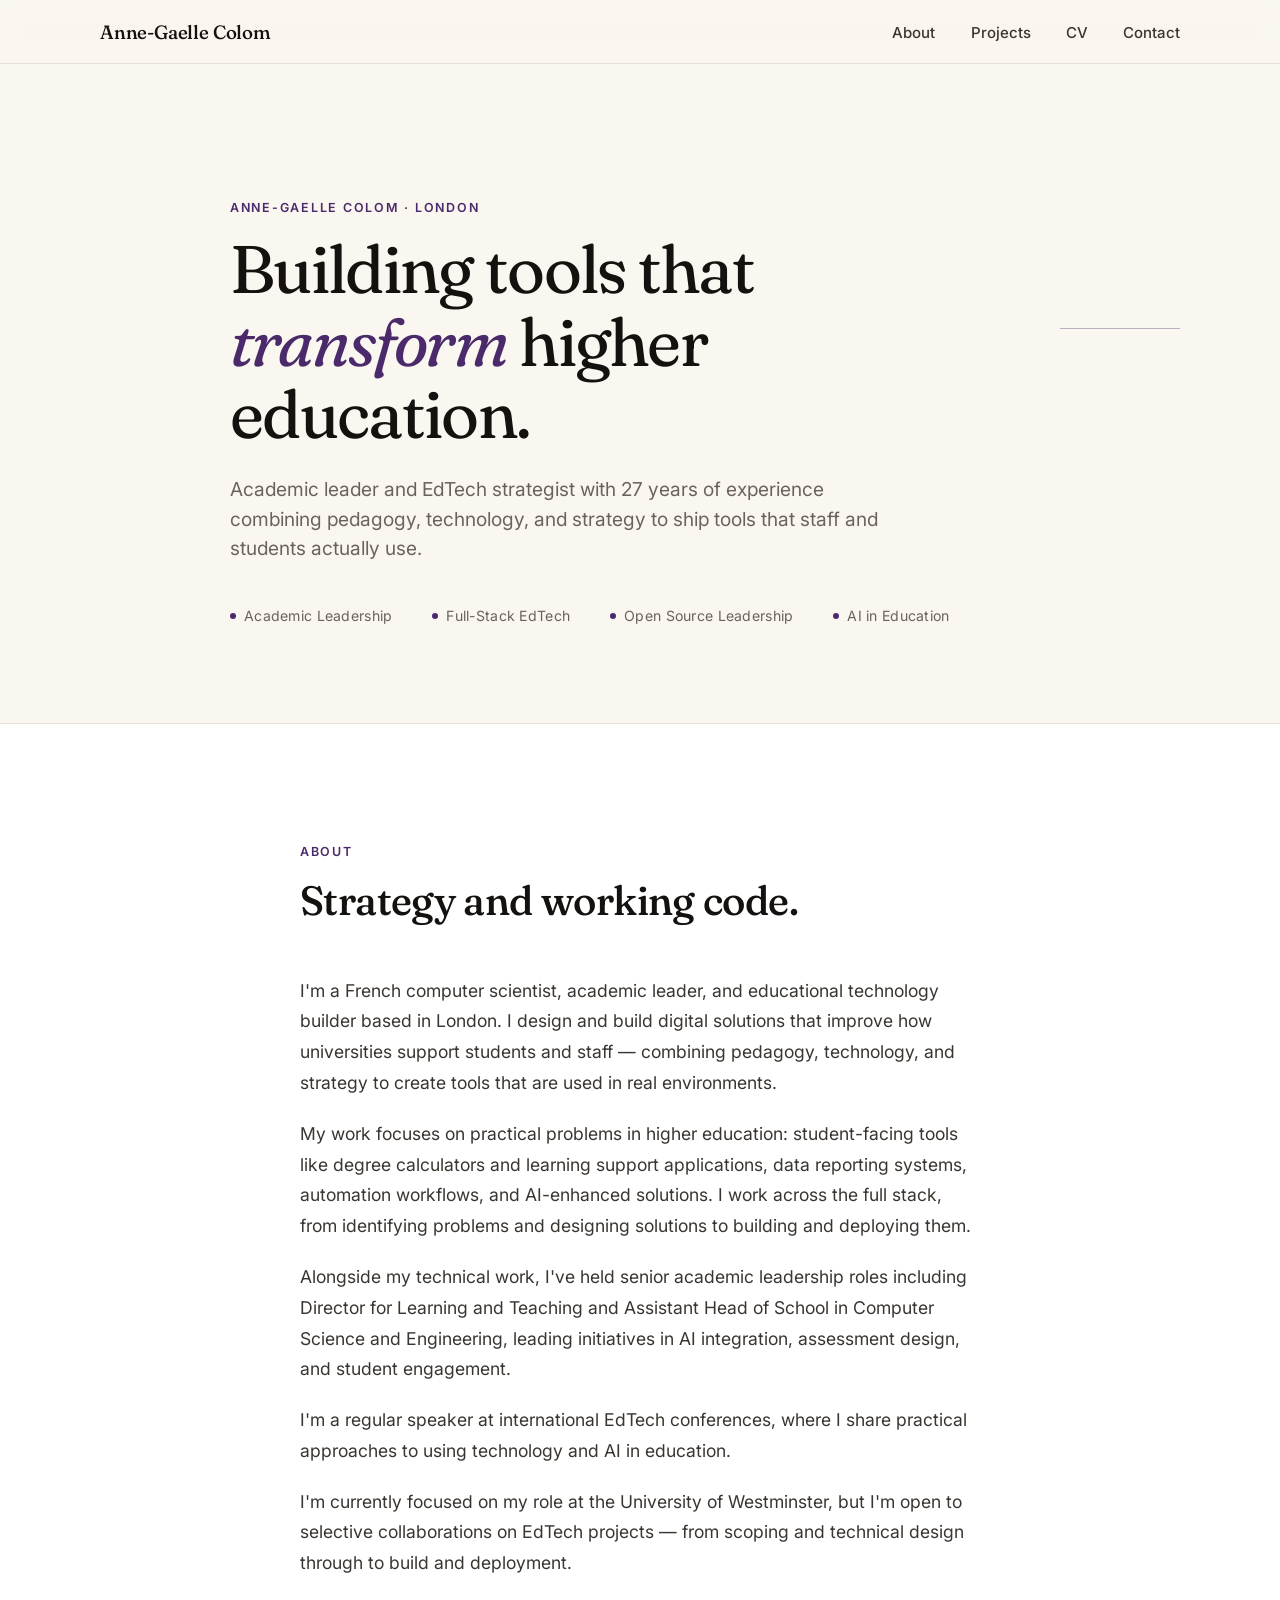
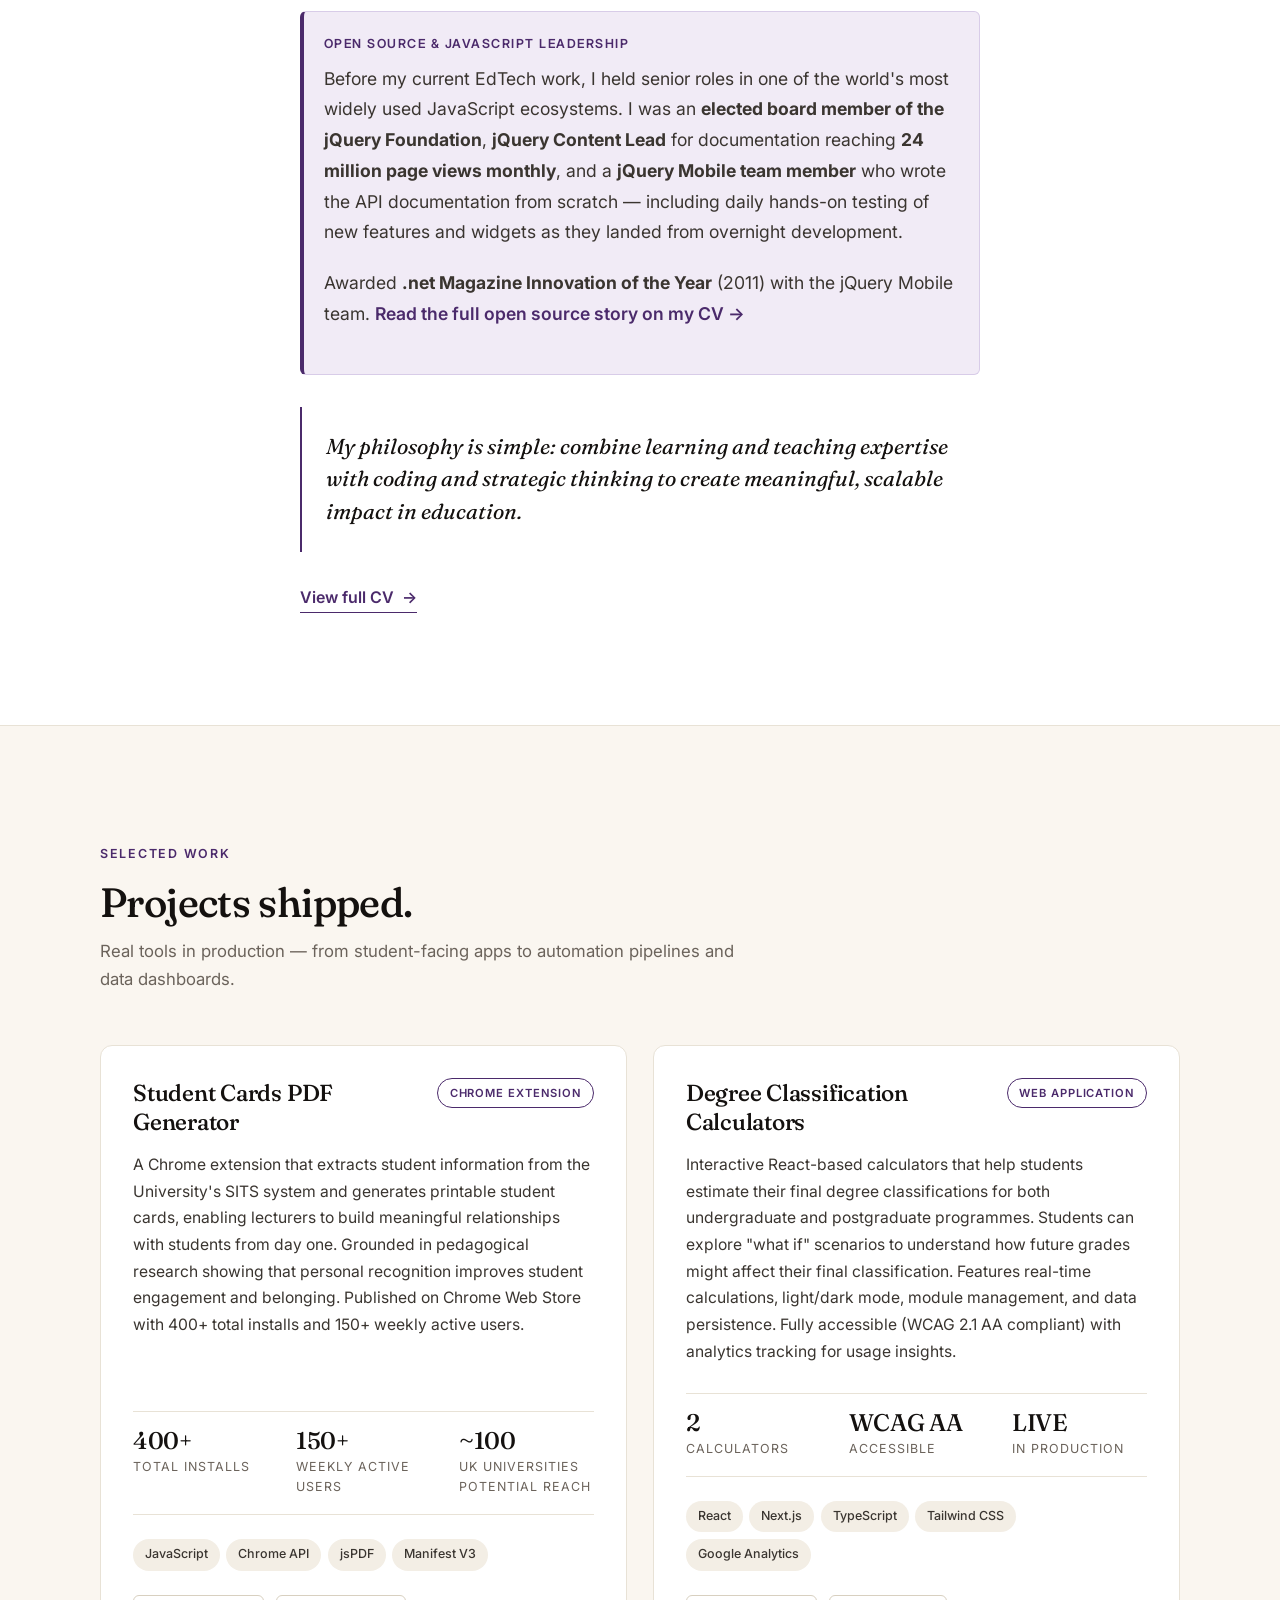
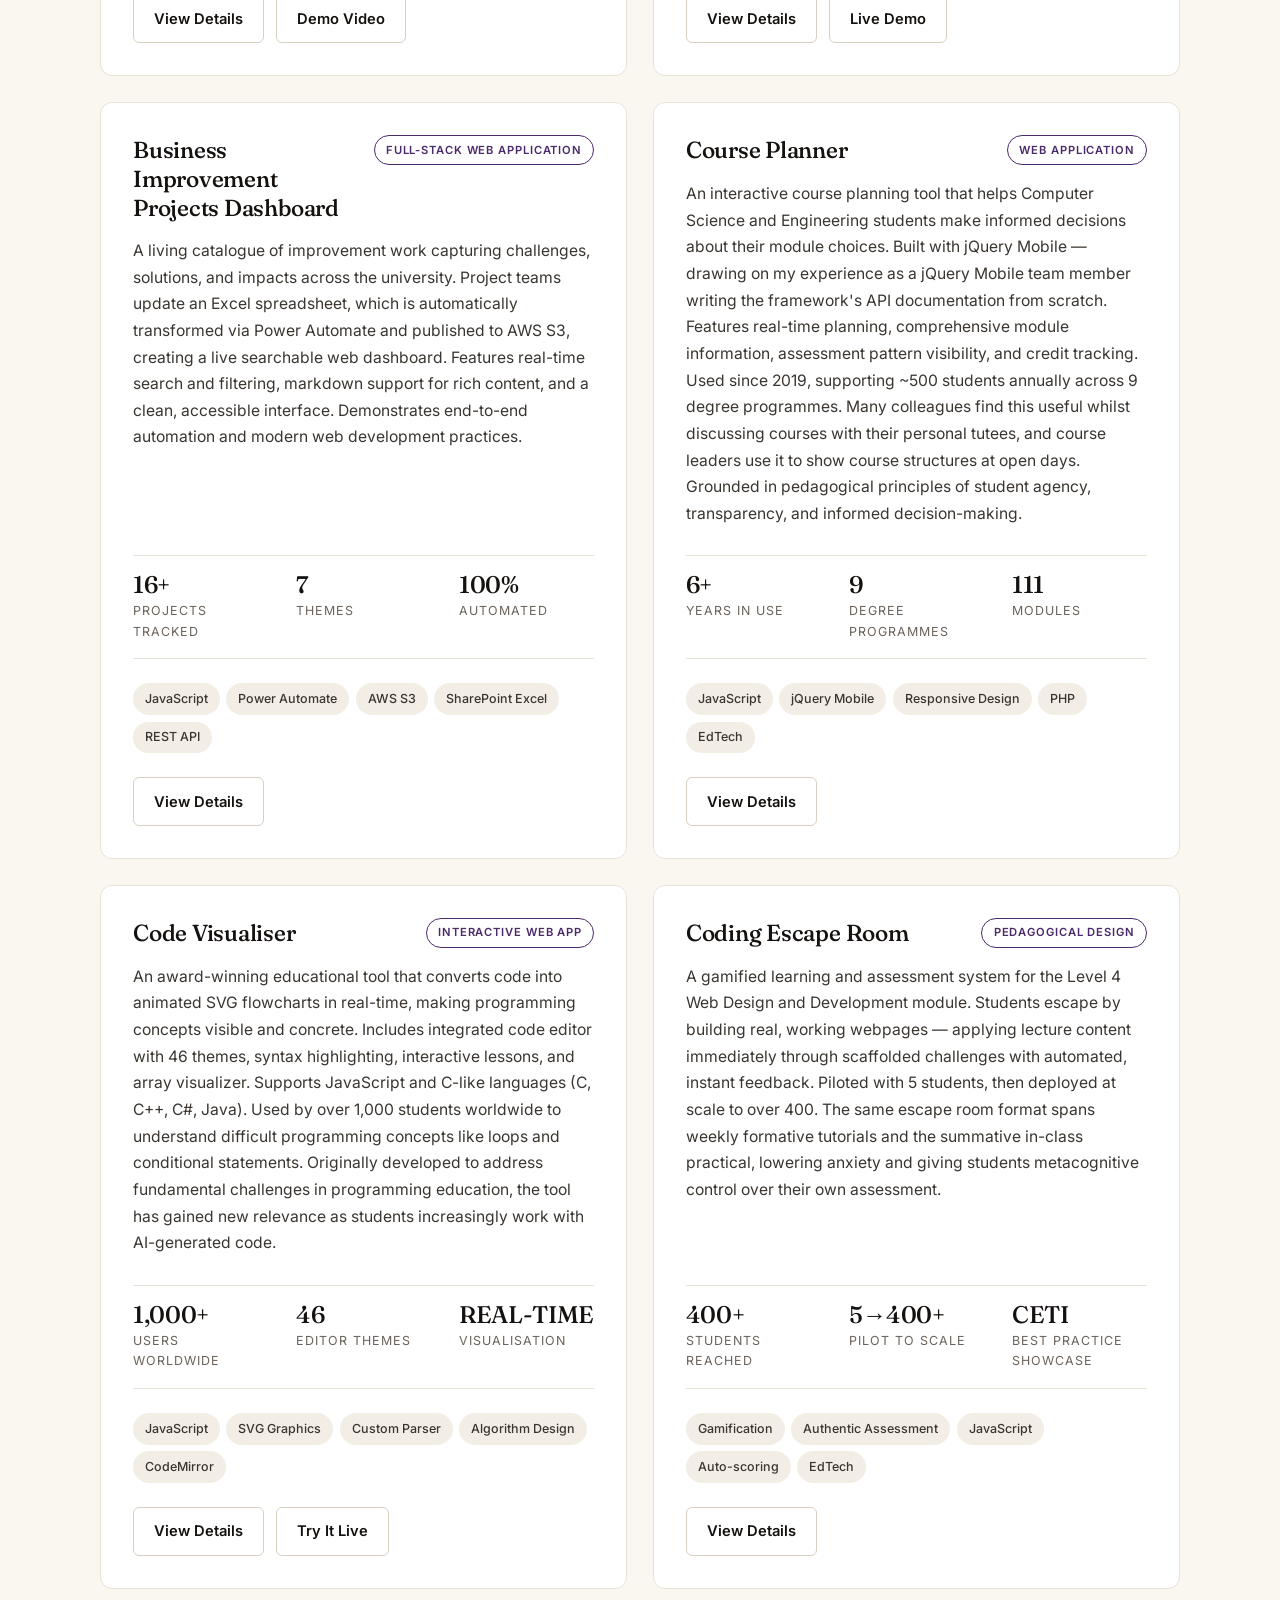
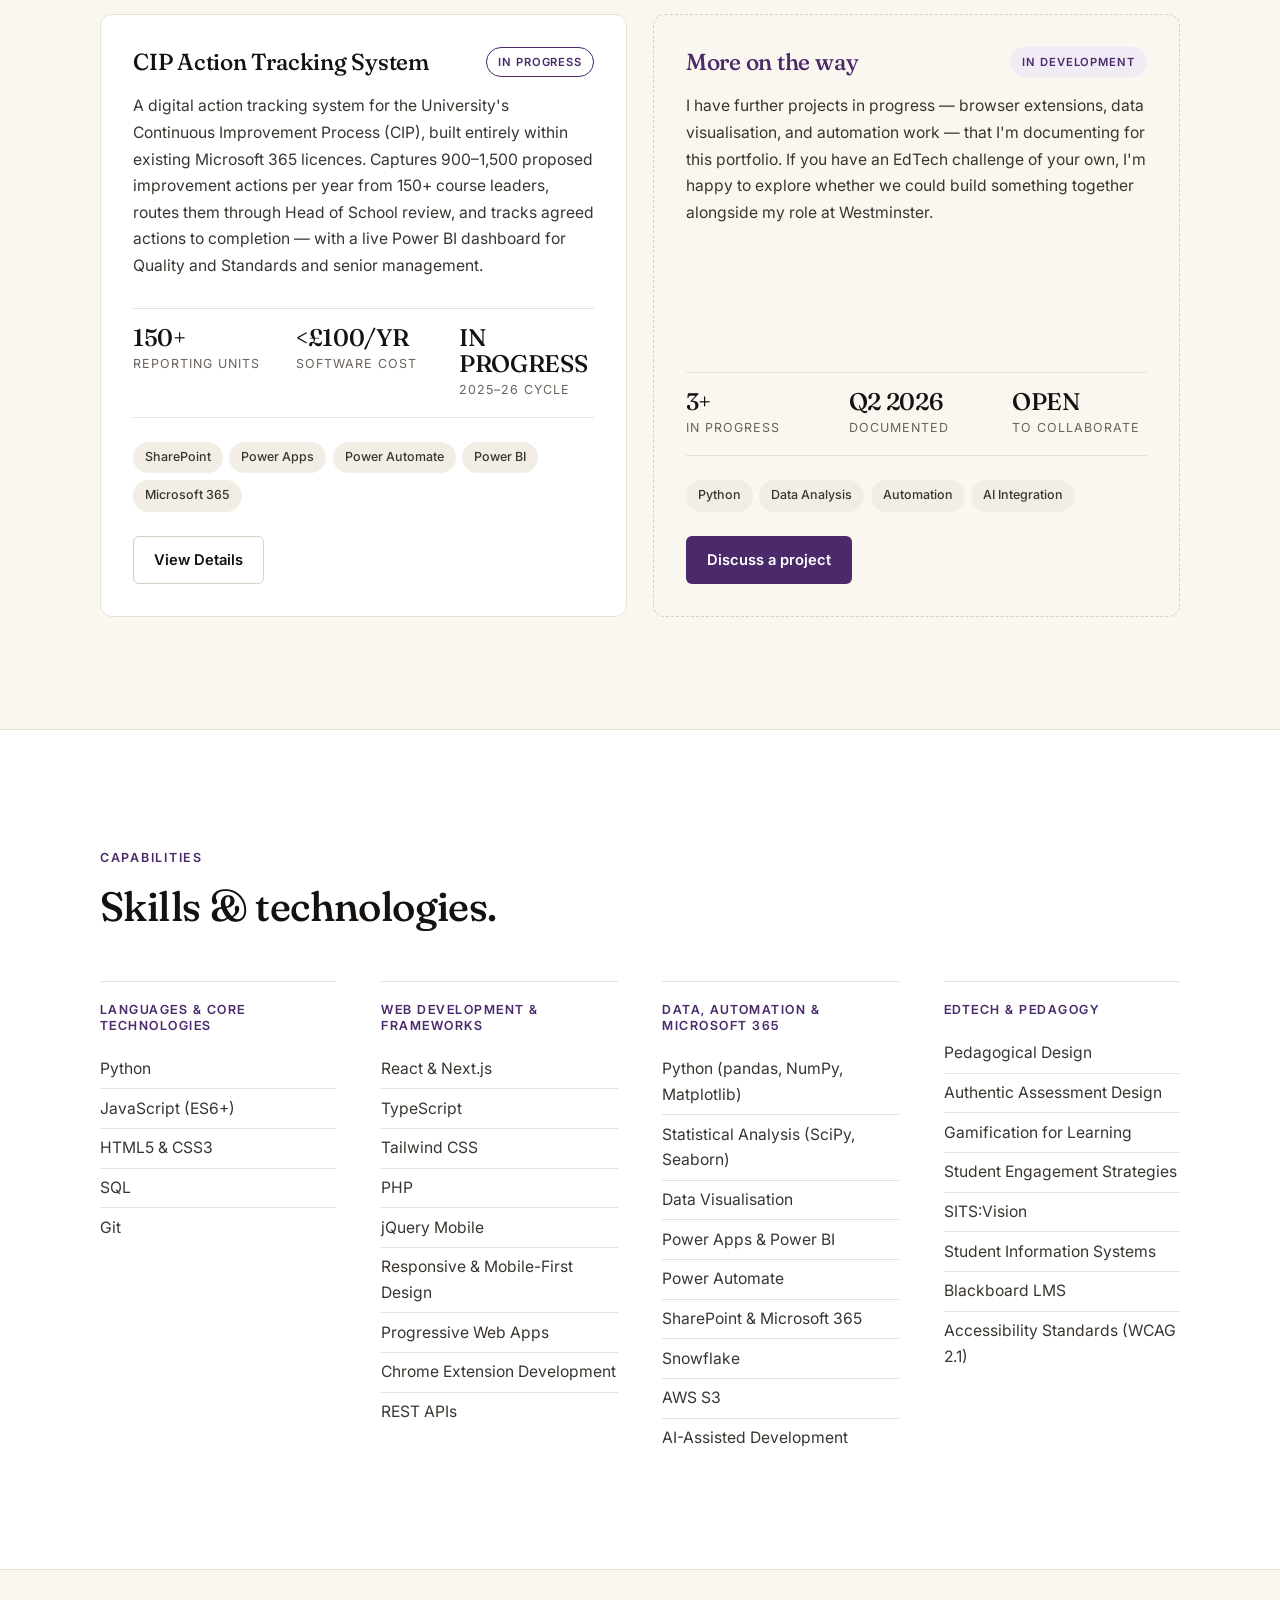
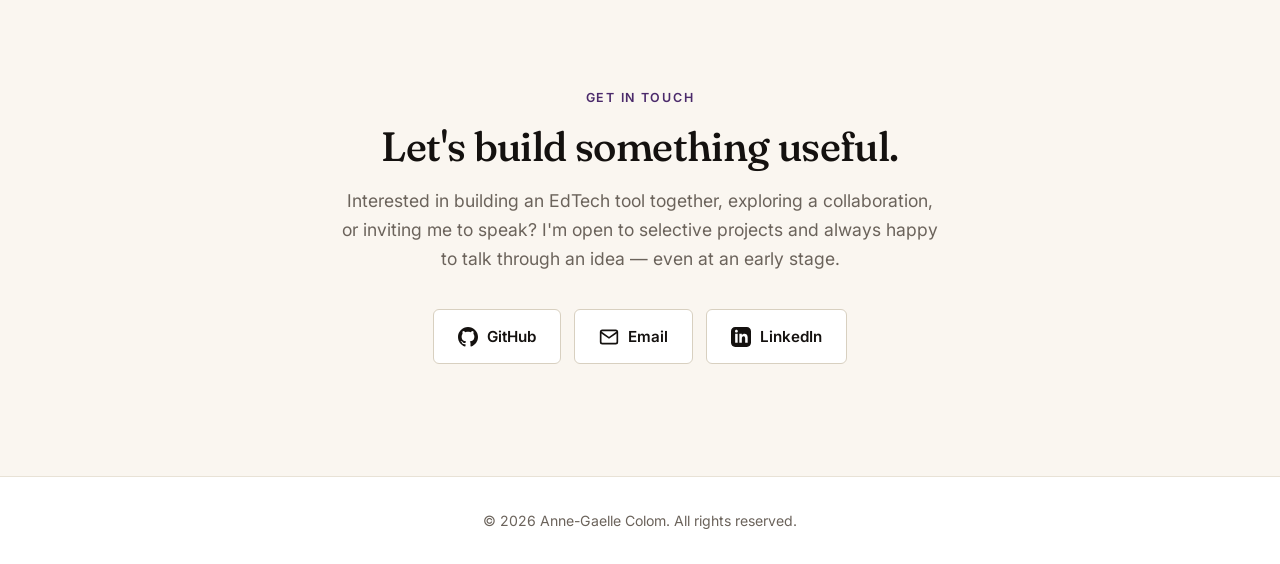
==== commit 224e5176: "Highlight jQuery open source leadership on homepage and CV. Add an about callout and hero meta tag, " ====
--- a/index.html
+++ b/index.html
@@ -34,6 +34,7 @@
                 <div class="hero-meta">
                     <span>Academic Leadership</span>
                     <span>Full-Stack EdTech</span>
+                    <span>Open Source Leadership</span>
                     <span>AI in Education</span>
                 </div>
             </div>
@@ -48,8 +49,15 @@
                 <p>I'm a French computer scientist, academic leader, and educational technology builder based in London. I design and build digital solutions that improve how universities support students and staff — combining pedagogy, technology, and strategy to create tools that are used in real environments.</p>
                 <p>My work focuses on practical problems in higher education: student-facing tools like degree calculators and learning support applications, data reporting systems, automation workflows, and AI-enhanced solutions. I work across the full stack, from identifying problems and designing solutions to building and deploying them.</p>
                 <p>Alongside my technical work, I've held senior academic leadership roles including Director for Learning and Teaching and Assistant Head of School in Computer Science and Engineering, leading initiatives in AI integration, assessment design, and student engagement.</p>
-                <p>My background includes contributing to the jQuery ecosystem as a jQuery Mobile team member, Documentation Lead, and elected board member of the jQuery Foundation. I'm also a regular speaker at international EdTech conferences, where I share practical approaches to using technology and AI in education.</p>
+                <p>I'm a regular speaker at international EdTech conferences, where I share practical approaches to using technology and AI in education.</p>
                 <p>I'm currently focused on my role at the University of Westminster, but I'm open to selective collaborations on EdTech projects — from scoping and technical design through to build and deployment.</p>
+
+                <aside class="opensource-callout">
+                    <h3>Open source &amp; JavaScript leadership</h3>
+                    <p>Before my current EdTech work, I held senior roles in one of the world's most widely used JavaScript ecosystems. I was an <strong>elected board member of the jQuery Foundation</strong>, <strong>jQuery Content Lead</strong> for documentation reaching <strong>24 million page views monthly</strong>, and a <strong>jQuery Mobile team member</strong> who wrote the API documentation from scratch — including daily hands-on testing of new features and widgets as they landed from overnight development.</p>
+                    <p>Awarded <strong>.net Magazine Innovation of the Year</strong> (2011) with the jQuery Mobile team. <a href="cv.html#opensource">Read the full open source story on my CV <span aria-hidden="true">→</span></a></p>
+                </aside>
+
                 <blockquote class="philosophy">My philosophy is simple: combine learning and teaching expertise with coding and strategic thinking to create meaningful, scalable impact in education.</blockquote>
                 <a href="cv.html" class="cv-link">View full CV <span aria-hidden="true">→</span></a>
             </div>
@@ -164,7 +172,7 @@
                             <span class="project-badge">Web Application</span>
                         </div>
                         <p class="project-description">
-                            An interactive course planning tool that helps Computer Science and Engineering students make informed decisions about their module choices. Features real-time planning, comprehensive module information, assessment pattern visibility, and credit tracking. Used since 2019, supporting ~500 students annually across 9 degree programmes. Many colleagues find this useful whilst discussing courses with their personal tutees, and course leaders use it to show course structures at open days. Grounded in pedagogical principles of student agency, transparency, and informed decision-making.
+                            An interactive course planning tool that helps Computer Science and Engineering students make informed decisions about their module choices. Built with jQuery Mobile — drawing on my experience as a jQuery Mobile team member writing the framework's API documentation from scratch. Features real-time planning, comprehensive module information, assessment pattern visibility, and credit tracking. Used since 2019, supporting ~500 students annually across 9 degree programmes. Many colleagues find this useful whilst discussing courses with their personal tutees, and course leaders use it to show course structures at open days. Grounded in pedagogical principles of student agency, transparency, and informed decision-making.
                         </p>
                         <div class="project-stats">
                             <span class="stat">
--- a/css/style.css
+++ b/css/style.css
@@ -43,7 +43,10 @@
 *::before,
 *::after { box-sizing: border-box; margin: 0; padding: 0; }
 
-html { scroll-behavior: smooth; }
+html {
+    scroll-behavior: smooth;
+    overflow-x: clip;
+}
 
 img, svg { display: block; max-width: 100%; height: auto; }
 
@@ -53,6 +56,7 @@
     line-height: 1.65;
     color: var(--ink-soft);
     background: var(--bg);
+    overflow-x: clip;
     -webkit-font-smoothing: antialiased;
     -moz-osx-font-smoothing: grayscale;
     text-rendering: optimizeLegibility;
@@ -254,6 +258,40 @@
     padding: 1.5rem 0 1.5rem 1.5rem;
     border-left: 2px solid var(--accent);
     margin: 2rem 0 1.5rem;
+}
+
+.opensource-callout {
+    background: var(--accent-tint);
+    border: 1px solid #D8CCE8;
+    border-left: 4px solid var(--accent);
+    border-radius: var(--radius);
+    padding: 1.5rem 1.25rem;
+    margin: 2rem 0;
+}
+
+.opensource-callout h3 {
+    font-family: var(--font-sans);
+    font-size: 0.78rem;
+    font-weight: 600;
+    letter-spacing: 0.12em;
+    text-transform: uppercase;
+    color: var(--accent);
+    margin-bottom: 0.75rem;
+}
+
+.opensource-callout p {
+    font-size: 1.02rem;
+    line-height: 1.7;
+    color: var(--ink-soft);
+    margin-bottom: 0.85rem;
+}
+
+.opensource-callout p:last-of-type {
+    margin-bottom: 0;
+}
+
+.opensource-callout a {
+    font-weight: 600;
 }
 
 #about .cv-link {
@@ -345,6 +383,7 @@
 .stat {
     flex: 1;
     min-width: 0;
+    overflow-wrap: anywhere;
 }
 
 .stat strong {
@@ -525,35 +564,163 @@
 /* ---------- Responsive ---------- */
 @media (max-width: 820px) {
     .projects-grid { grid-template-columns: 1fr; }
-    .project-stats { gap: 1rem; }
     #hero::before { display: none; }
-}
-
-@media (max-width: 560px) {
-    body { font-size: 16px; }
-
-    nav .container {
-        padding: 0.9rem var(--gutter);
-    }
-
-    .nav-links { gap: 1.25rem; }
-    .nav-links a { font-size: 0.88rem; }
 
     .project-stats {
+        display: grid;
+        grid-template-columns: repeat(3, minmax(0, 1fr));
+        gap: 1rem;
+    }
+}
+
+@media (max-width: 680px) {
+    section { padding: clamp(3rem, 8vw, 5rem) 0; }
+
+    #hero {
+        padding-top: clamp(3.25rem, 8vw, 5rem);
+        padding-bottom: clamp(2.75rem, 6vw, 4rem);
+    }
+
+    #hero h2 {
+        max-width: none;
+        font-size: clamp(2rem, 8.5vw, 2.75rem);
+        margin-bottom: 1.25rem;
+    }
+
+    .subtitle { max-width: none; }
+
+    .hero-meta {
+        margin-top: 1.75rem;
+        gap: 0.85rem 1.25rem;
+    }
+
+    .section-head { margin-bottom: 2rem; }
+
+    .project-header {
         flex-direction: column;
-        gap: 0.9rem;
+        align-items: flex-start;
+        gap: 0.65rem;
+    }
+
+    .project-header h3 {
+        font-size: 1.28rem;
+        line-height: 1.2;
+    }
+
+    .project-badge {
+        white-space: normal;
+        line-height: 1.35;
+        text-align: left;
+    }
+
+    .project-stats {
+        grid-template-columns: 1fr;
+        gap: 0.85rem;
         padding: 1rem;
         border: 1px solid var(--border);
         border-radius: var(--radius);
     }
 
-    .project-links { flex-direction: column; }
-    .project-links .btn { width: 100%; }
-
-    .contact-btn { padding: 0.75rem 1.2rem; font-size: 0.9rem; }
-}
-
-@media (max-width: 400px) {
-    nav .container { flex-direction: column; gap: 0.75rem; }
-    .nav-links { flex-wrap: wrap; justify-content: center; }
-}
+    .stat strong { font-size: 1.35rem; }
+
+    .project-links {
+        flex-direction: column;
+    }
+
+    .project-links .btn {
+        width: 100%;
+    }
+
+    .skills-grid {
+        grid-template-columns: 1fr;
+        gap: 2rem;
+    }
+
+    #about .philosophy {
+        font-size: 1.15rem;
+        padding-left: 1rem;
+    }
+
+    .opensource-callout {
+        padding: 1.25rem 1rem;
+    }
+
+    .opensource-callout p {
+        font-size: 0.98rem;
+    }
+
+    .contact-links {
+        flex-direction: column;
+        align-items: stretch;
+    }
+
+    .contact-btn {
+        justify-content: center;
+        width: 100%;
+    }
+}
+
+@media (max-width: 560px) {
+    body { font-size: 16px; }
+
+    :root {
+        --gutter: clamp(16px, 4.5vw, 24px);
+    }
+
+    nav .container {
+        flex-direction: column;
+        align-items: stretch;
+        gap: 0.85rem;
+        padding: 0.85rem var(--gutter);
+    }
+
+    .logo {
+        font-size: 1.08rem;
+        text-align: center;
+    }
+
+    .nav-links {
+        display: grid;
+        grid-template-columns: repeat(4, minmax(0, 1fr));
+        gap: 0.35rem;
+        width: 100%;
+    }
+
+    .nav-links li { min-width: 0; }
+
+    .nav-links a {
+        display: block;
+        font-size: 0.8rem;
+        text-align: center;
+        padding: 0.45rem 0.25rem;
+        border-radius: var(--radius);
+    }
+
+    .nav-links a:hover::after { display: none; }
+
+    .eyebrow {
+        font-size: 0.72rem;
+        letter-spacing: 0.1em;
+    }
+
+    .project-card {
+        padding: 1.35rem;
+    }
+
+    .project-description {
+        font-size: 0.95rem;
+    }
+
+    .contact-btn {
+        padding: 0.8rem 1rem;
+        font-size: 0.9rem;
+    }
+}
+
+@media (max-width: 360px) {
+    .nav-links a { font-size: 0.74rem; }
+
+    #hero h2 {
+        font-size: 1.85rem;
+    }
+}
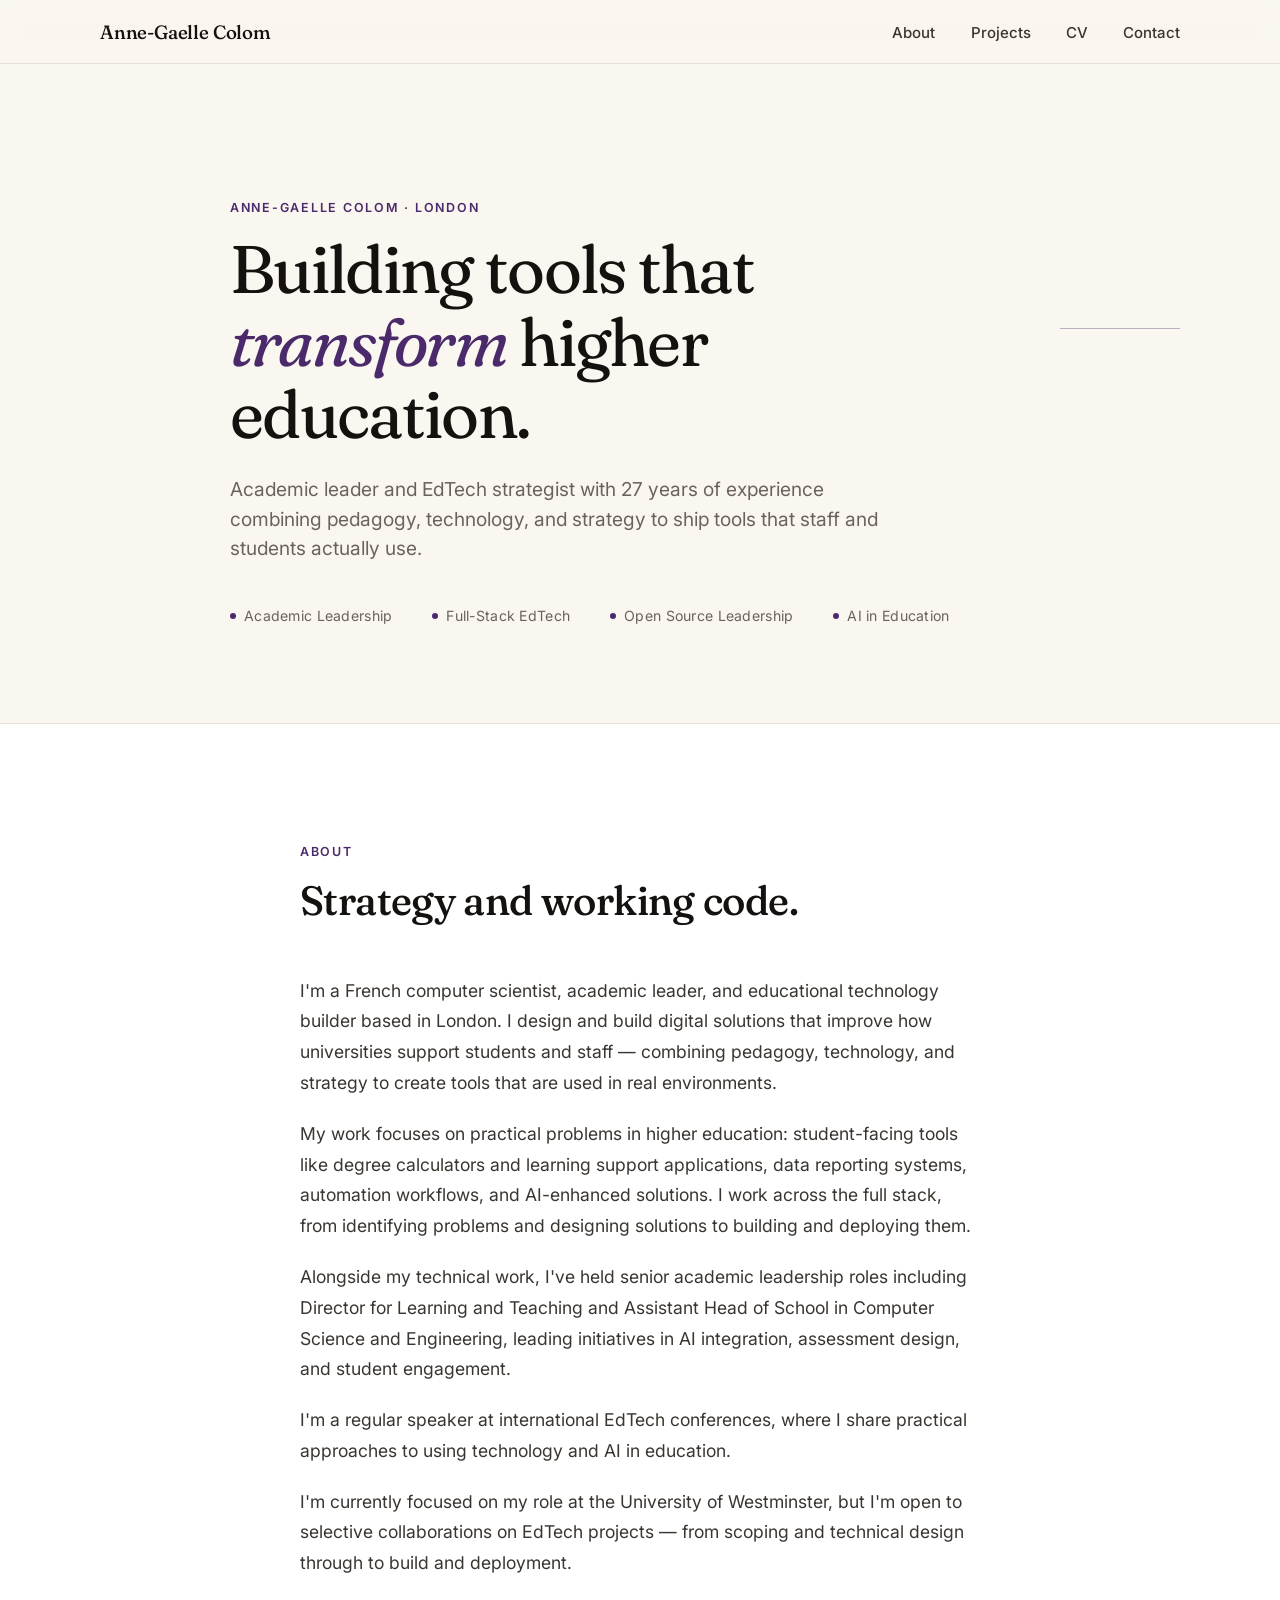
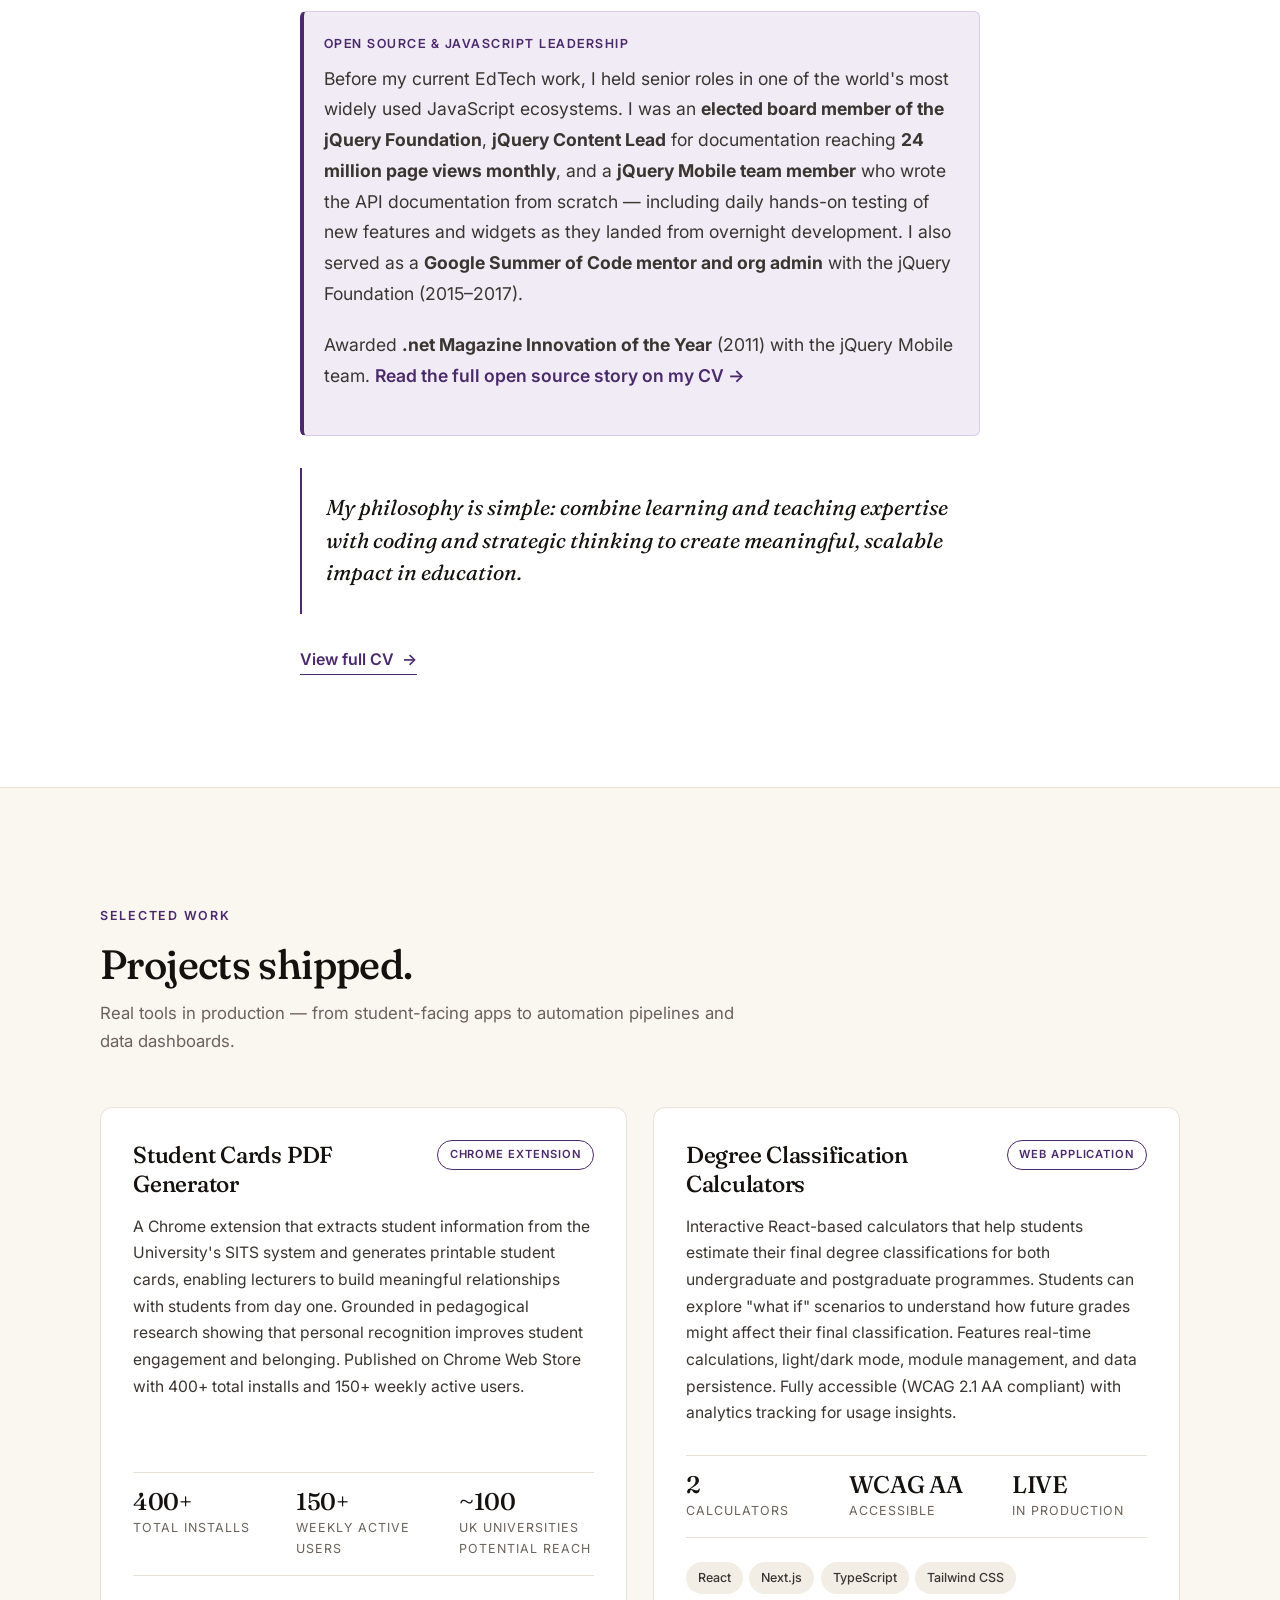
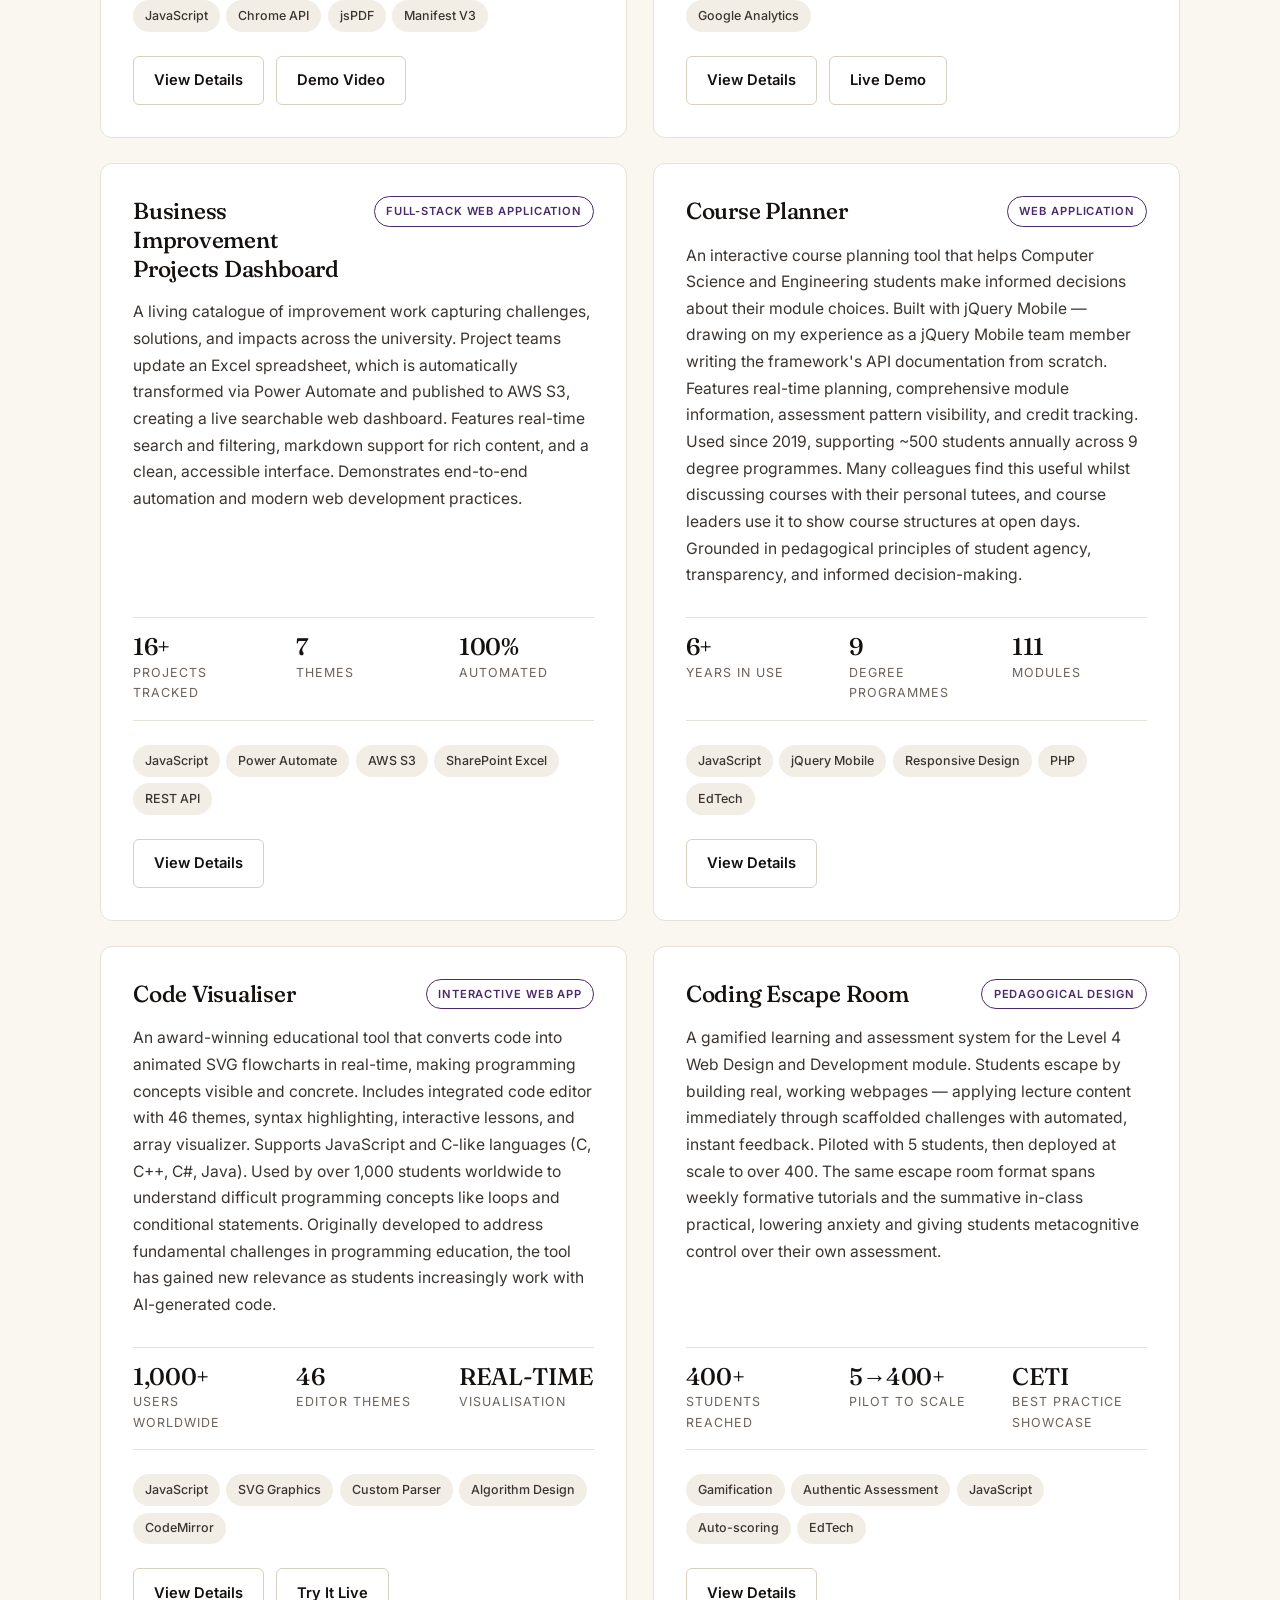
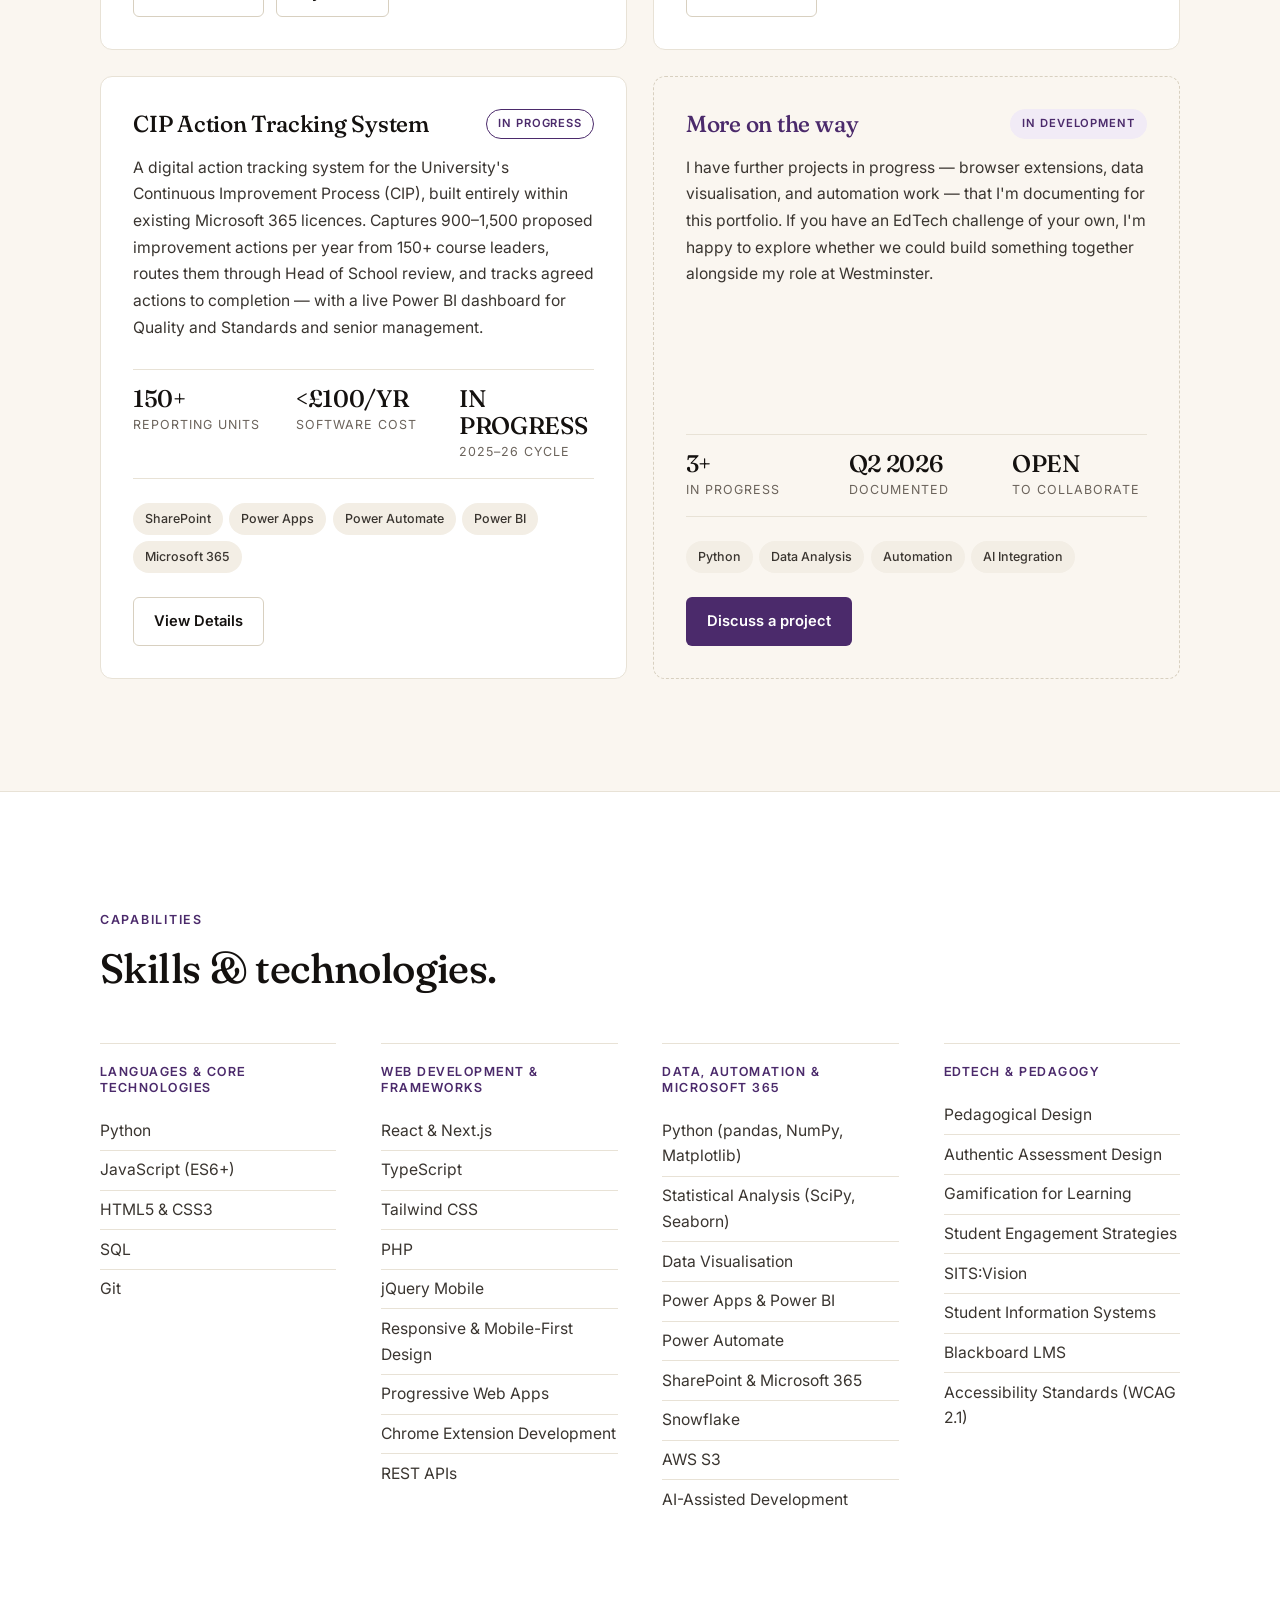
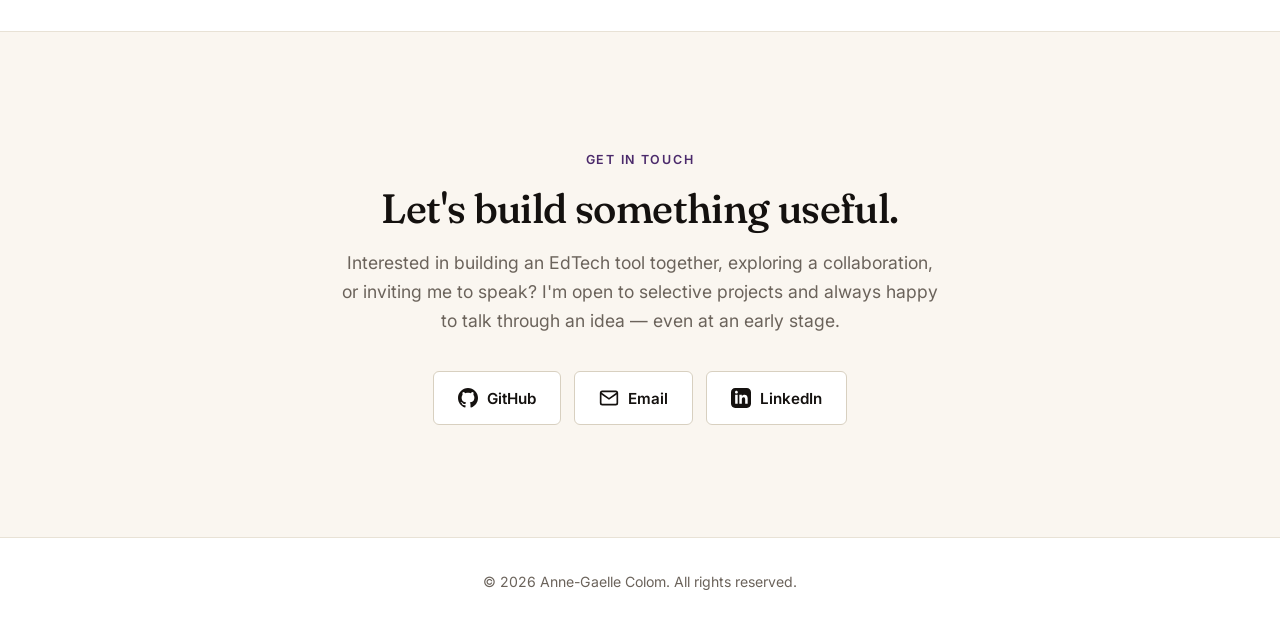
==== commit 1d65b473: "Add GSoC role and expand jQuery speaking history. Document Google Summer of Code mentor and org admi" ====
--- a/index.html
+++ b/index.html
@@ -54,7 +54,7 @@
 
                 <aside class="opensource-callout">
                     <h3>Open source &amp; JavaScript leadership</h3>
-                    <p>Before my current EdTech work, I held senior roles in one of the world's most widely used JavaScript ecosystems. I was an <strong>elected board member of the jQuery Foundation</strong>, <strong>jQuery Content Lead</strong> for documentation reaching <strong>24 million page views monthly</strong>, and a <strong>jQuery Mobile team member</strong> who wrote the API documentation from scratch — including daily hands-on testing of new features and widgets as they landed from overnight development.</p>
+                    <p>Before my current EdTech work, I held senior roles in one of the world's most widely used JavaScript ecosystems. I was an <strong>elected board member of the jQuery Foundation</strong>, <strong>jQuery Content Lead</strong> for documentation reaching <strong>24 million page views monthly</strong>, and a <strong>jQuery Mobile team member</strong> who wrote the API documentation from scratch — including daily hands-on testing of new features and widgets as they landed from overnight development. I also served as a <strong>Google Summer of Code mentor and org admin</strong> with the jQuery Foundation (2015–2017).</p>
                     <p>Awarded <strong>.net Magazine Innovation of the Year</strong> (2011) with the jQuery Mobile team. <a href="cv.html#opensource">Read the full open source story on my CV <span aria-hidden="true">→</span></a></p>
                 </aside>
 
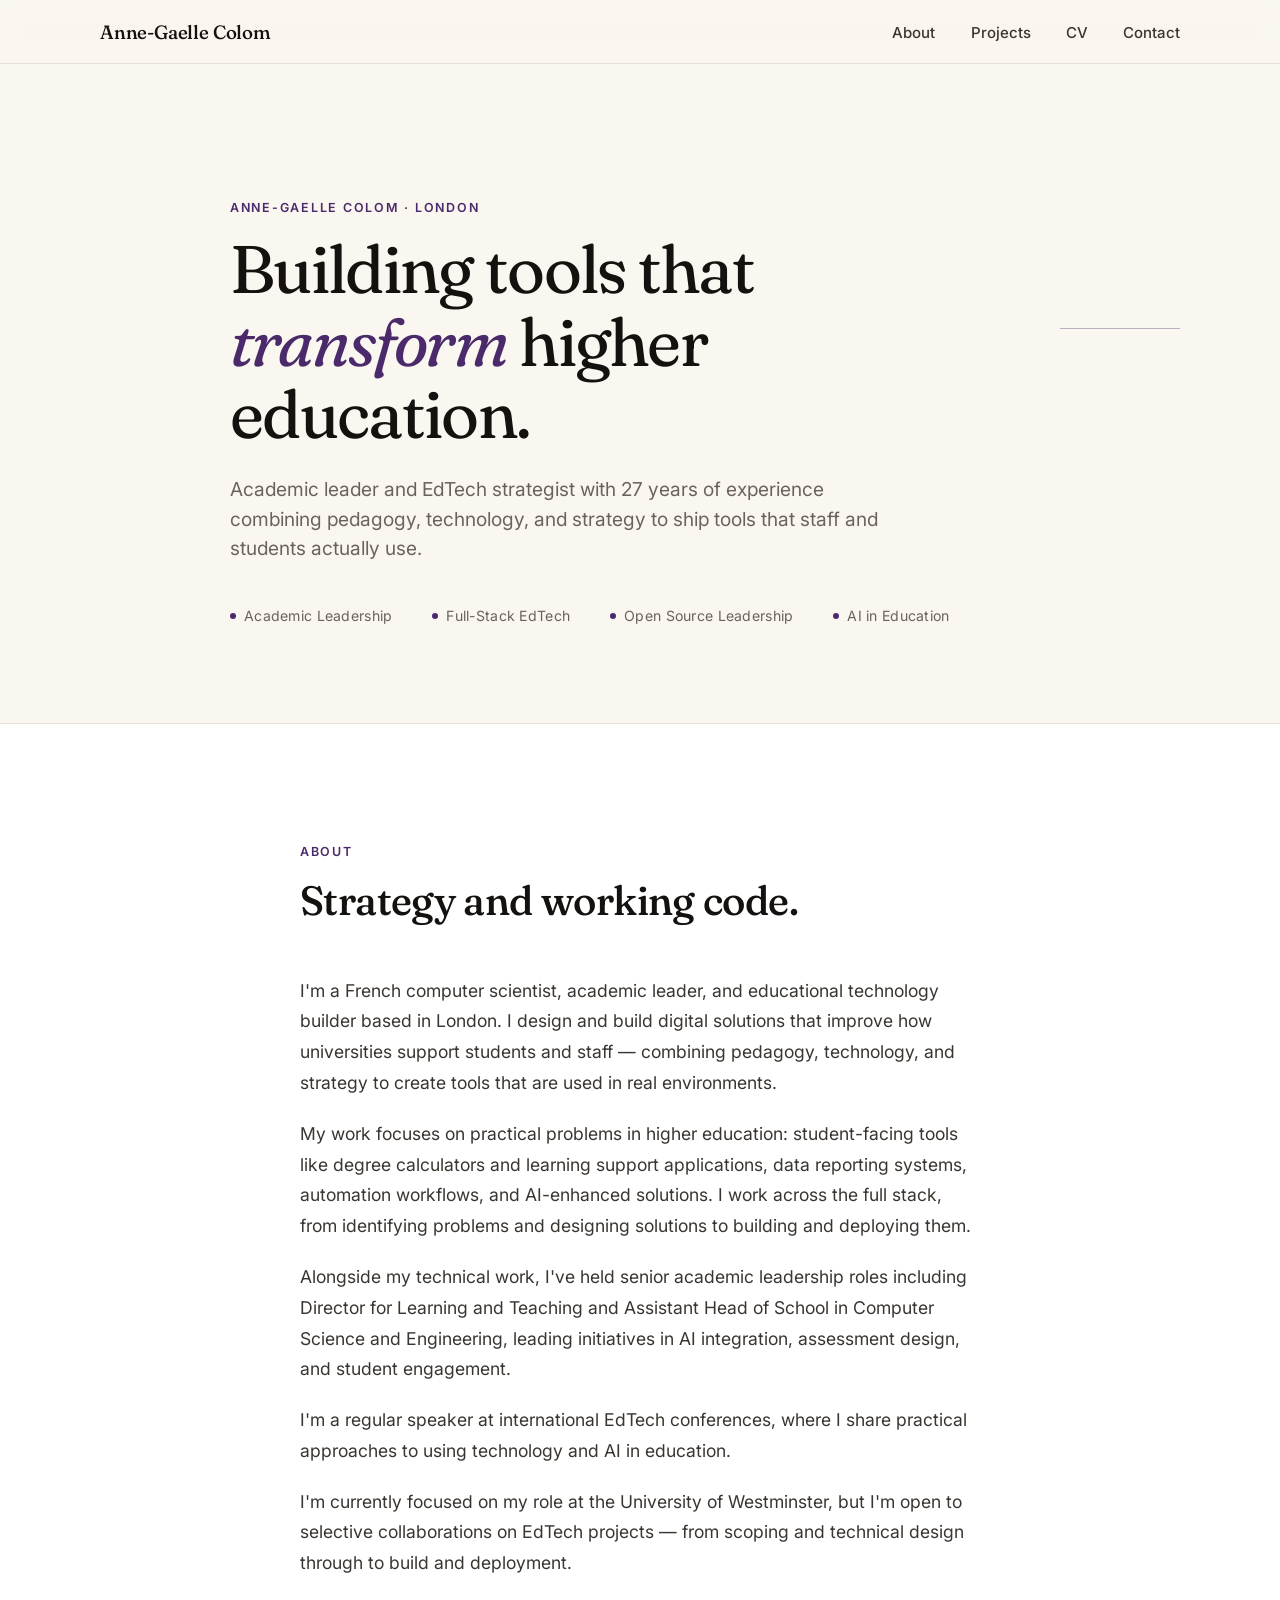
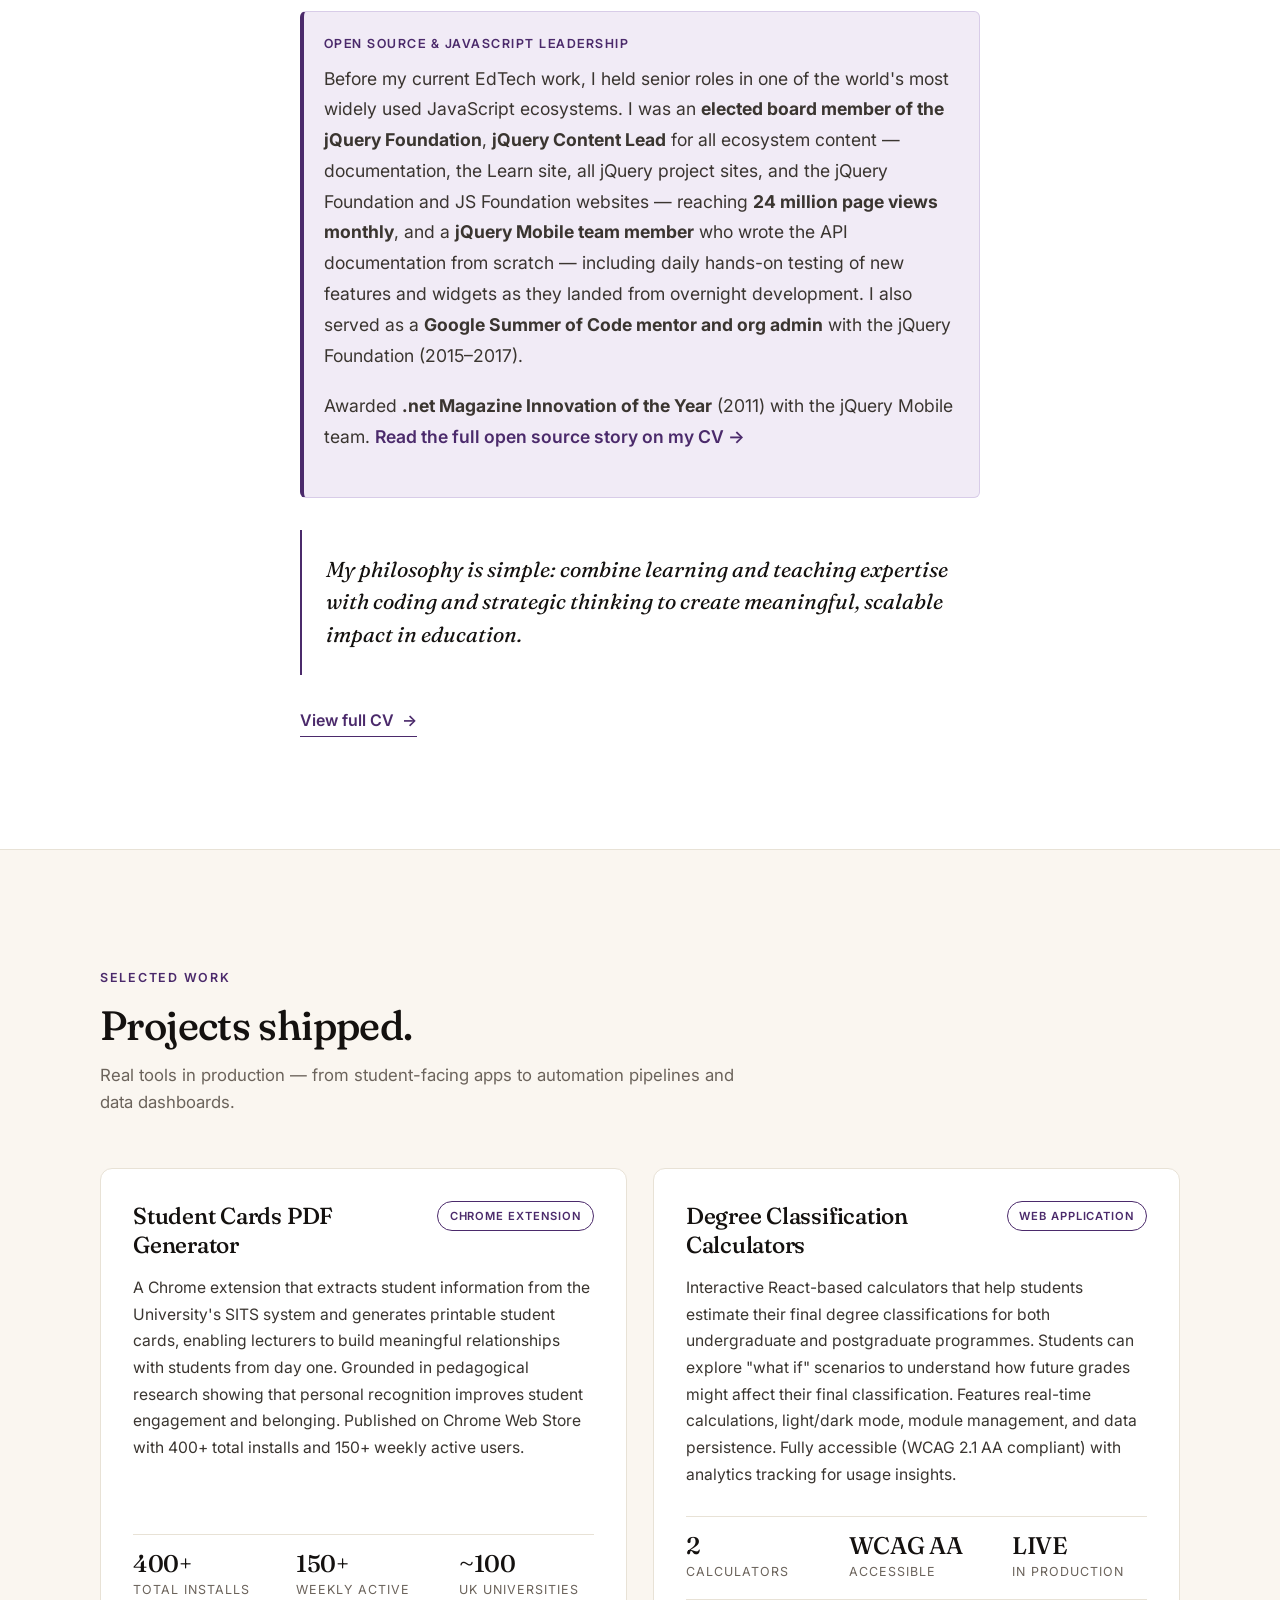
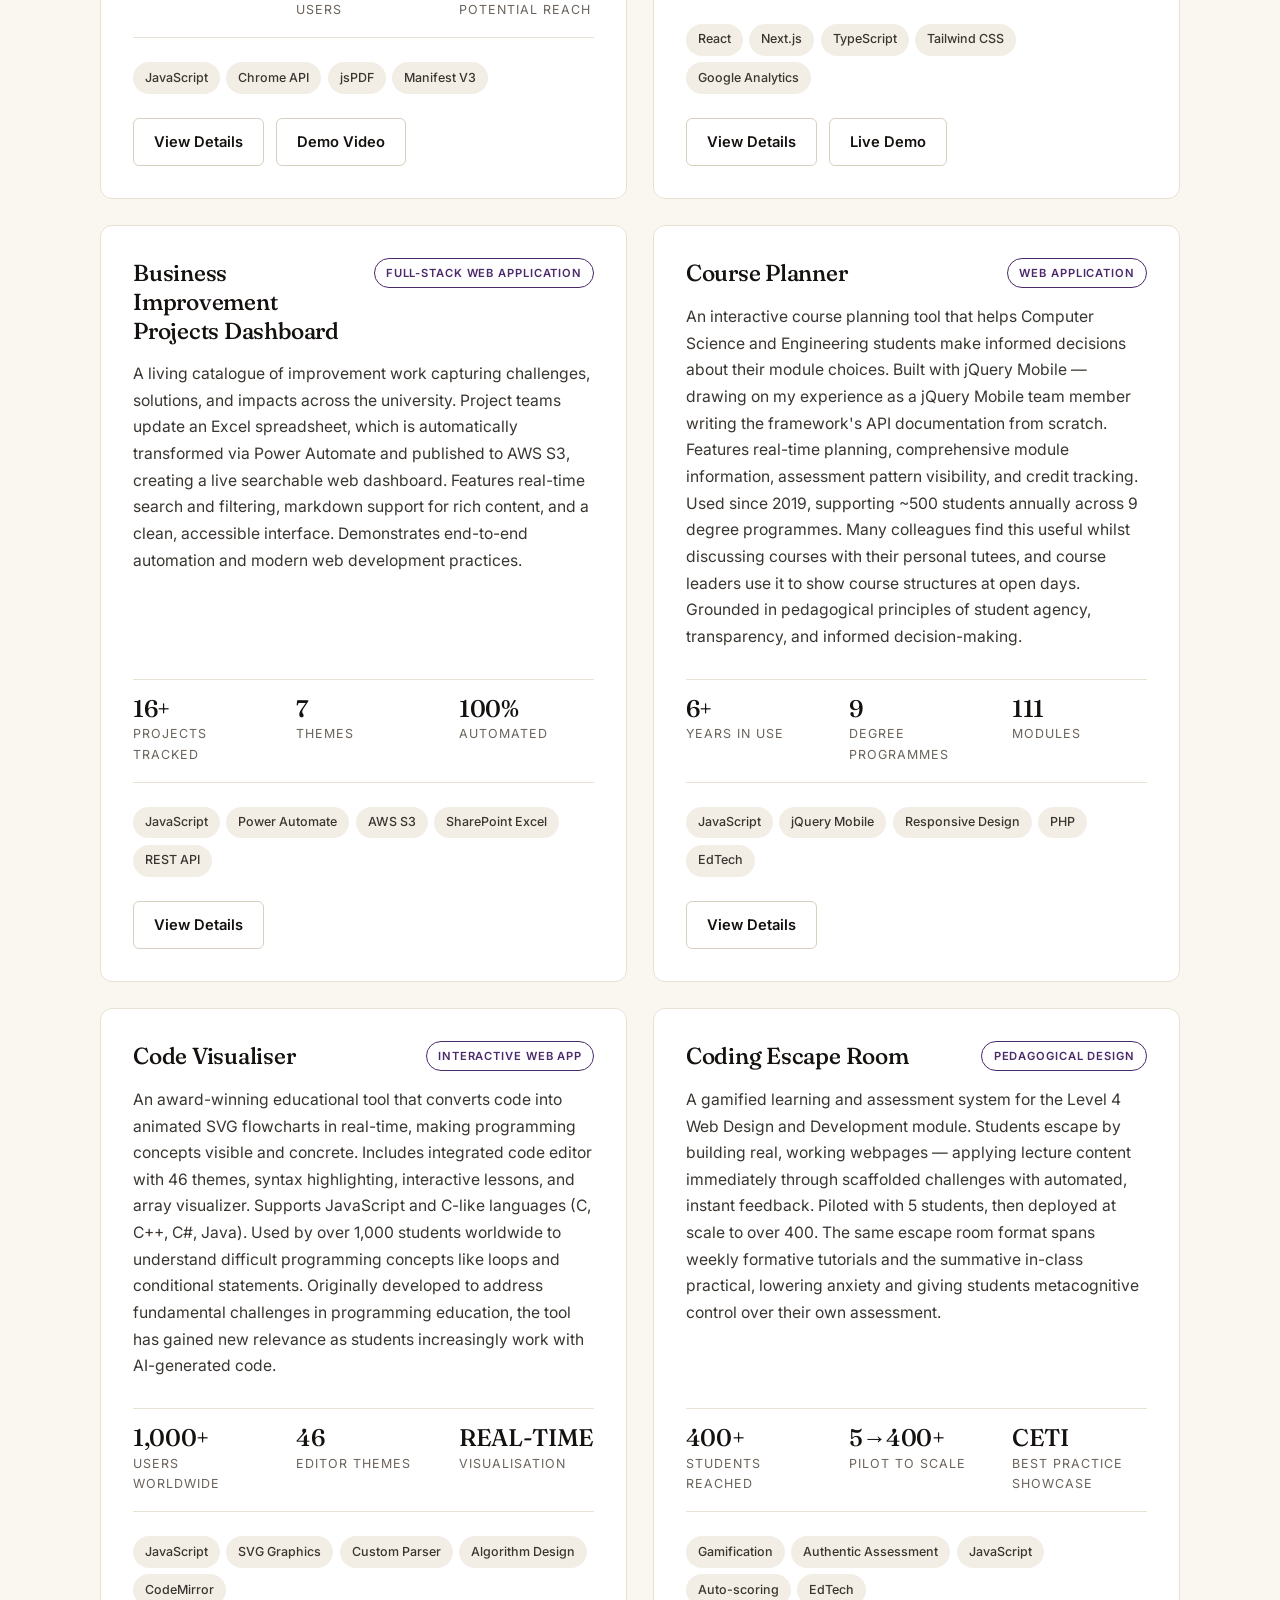
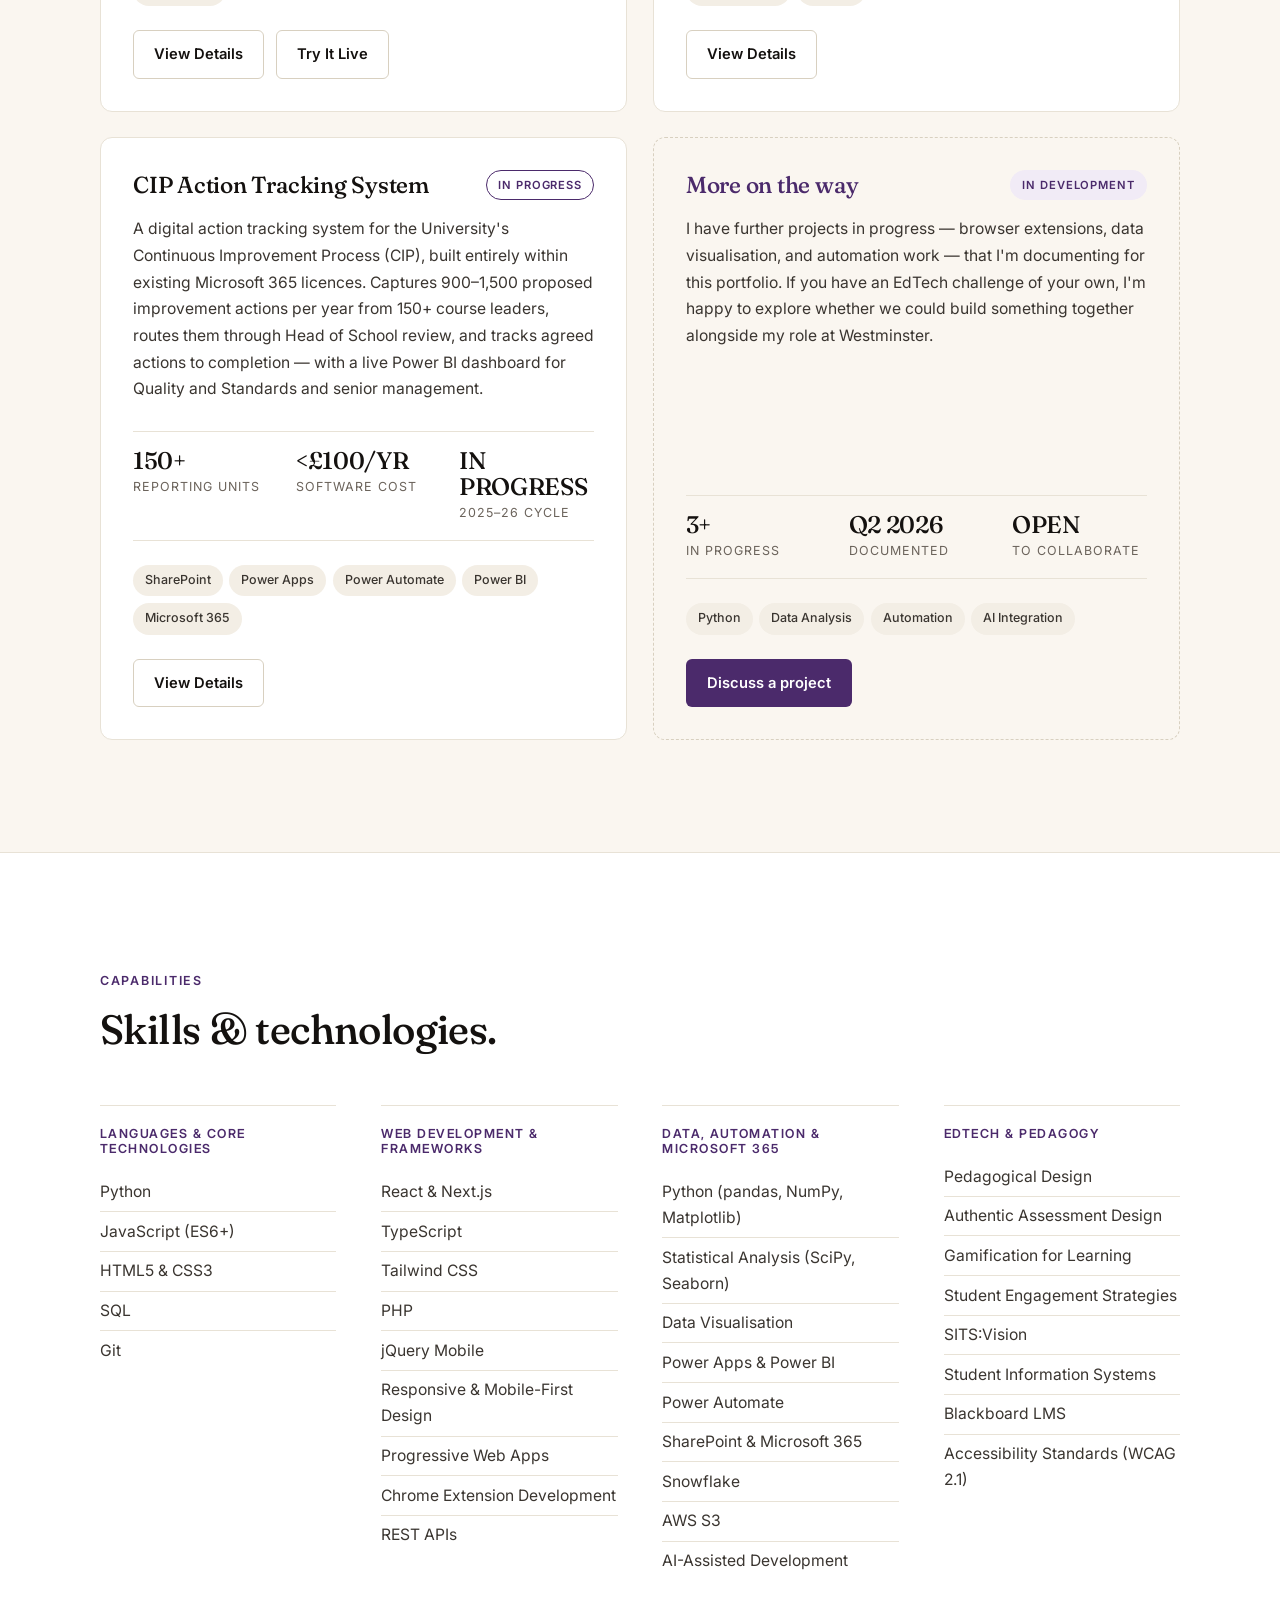
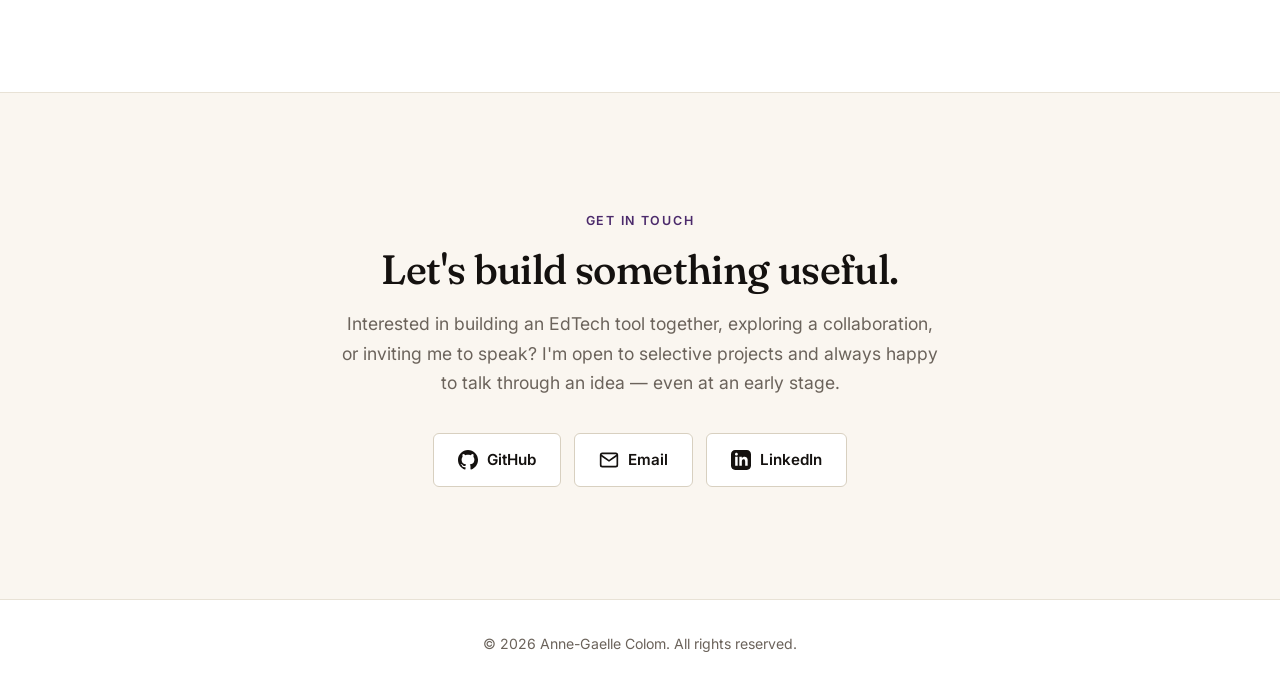
==== commit e26a09cc: "Clarify full scope of jQuery Content Lead role. Document leadership across all ecosystem content — L" ====
--- a/index.html
+++ b/index.html
@@ -54,7 +54,7 @@
 
                 <aside class="opensource-callout">
                     <h3>Open source &amp; JavaScript leadership</h3>
-                    <p>Before my current EdTech work, I held senior roles in one of the world's most widely used JavaScript ecosystems. I was an <strong>elected board member of the jQuery Foundation</strong>, <strong>jQuery Content Lead</strong> for documentation reaching <strong>24 million page views monthly</strong>, and a <strong>jQuery Mobile team member</strong> who wrote the API documentation from scratch — including daily hands-on testing of new features and widgets as they landed from overnight development. I also served as a <strong>Google Summer of Code mentor and org admin</strong> with the jQuery Foundation (2015–2017).</p>
+                    <p>Before my current EdTech work, I held senior roles in one of the world's most widely used JavaScript ecosystems. I was an <strong>elected board member of the jQuery Foundation</strong>, <strong>jQuery Content Lead</strong> for all ecosystem content — documentation, the Learn site, all jQuery project sites, and the jQuery Foundation and JS Foundation websites — reaching <strong>24 million page views monthly</strong>, and a <strong>jQuery Mobile team member</strong> who wrote the API documentation from scratch — including daily hands-on testing of new features and widgets as they landed from overnight development. I also served as a <strong>Google Summer of Code mentor and org admin</strong> with the jQuery Foundation (2015–2017).</p>
                     <p>Awarded <strong>.net Magazine Innovation of the Year</strong> (2011) with the jQuery Mobile team. <a href="cv.html#opensource">Read the full open source story on my CV <span aria-hidden="true">→</span></a></p>
                 </aside>
 
